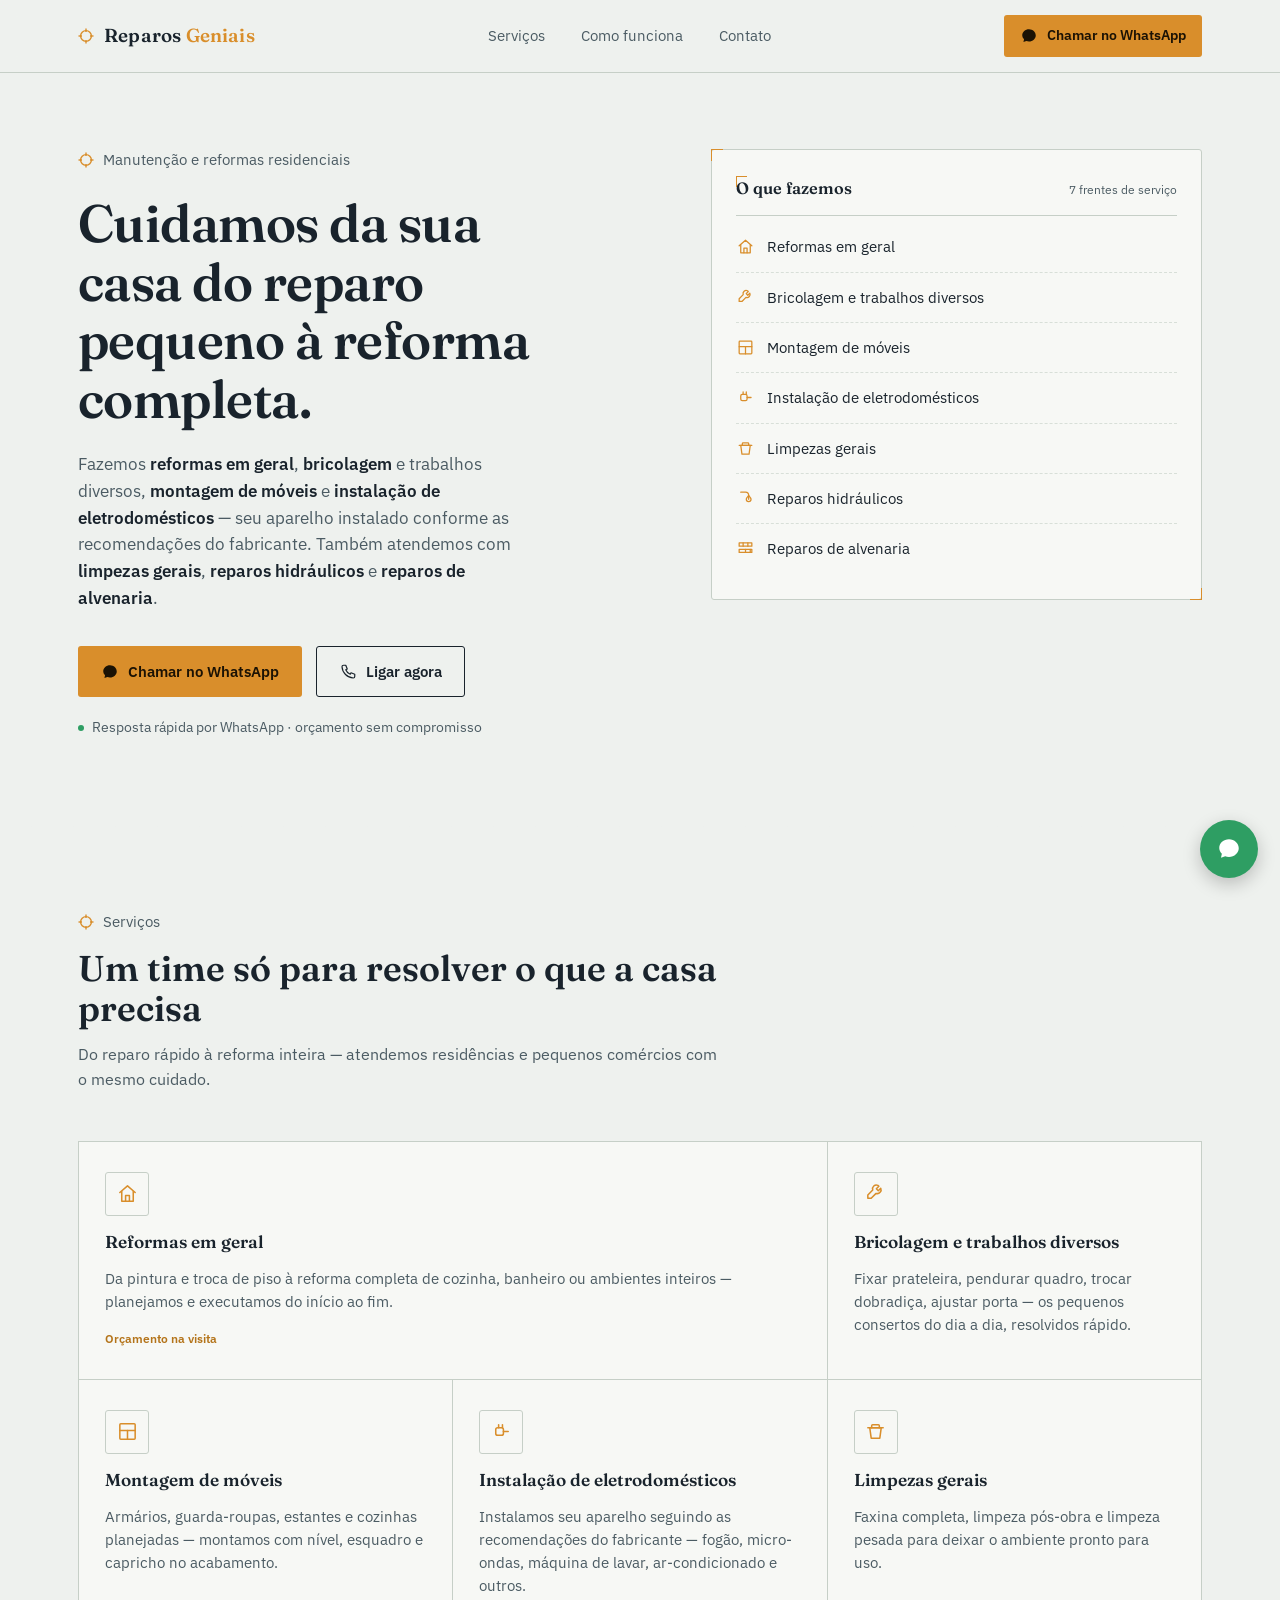
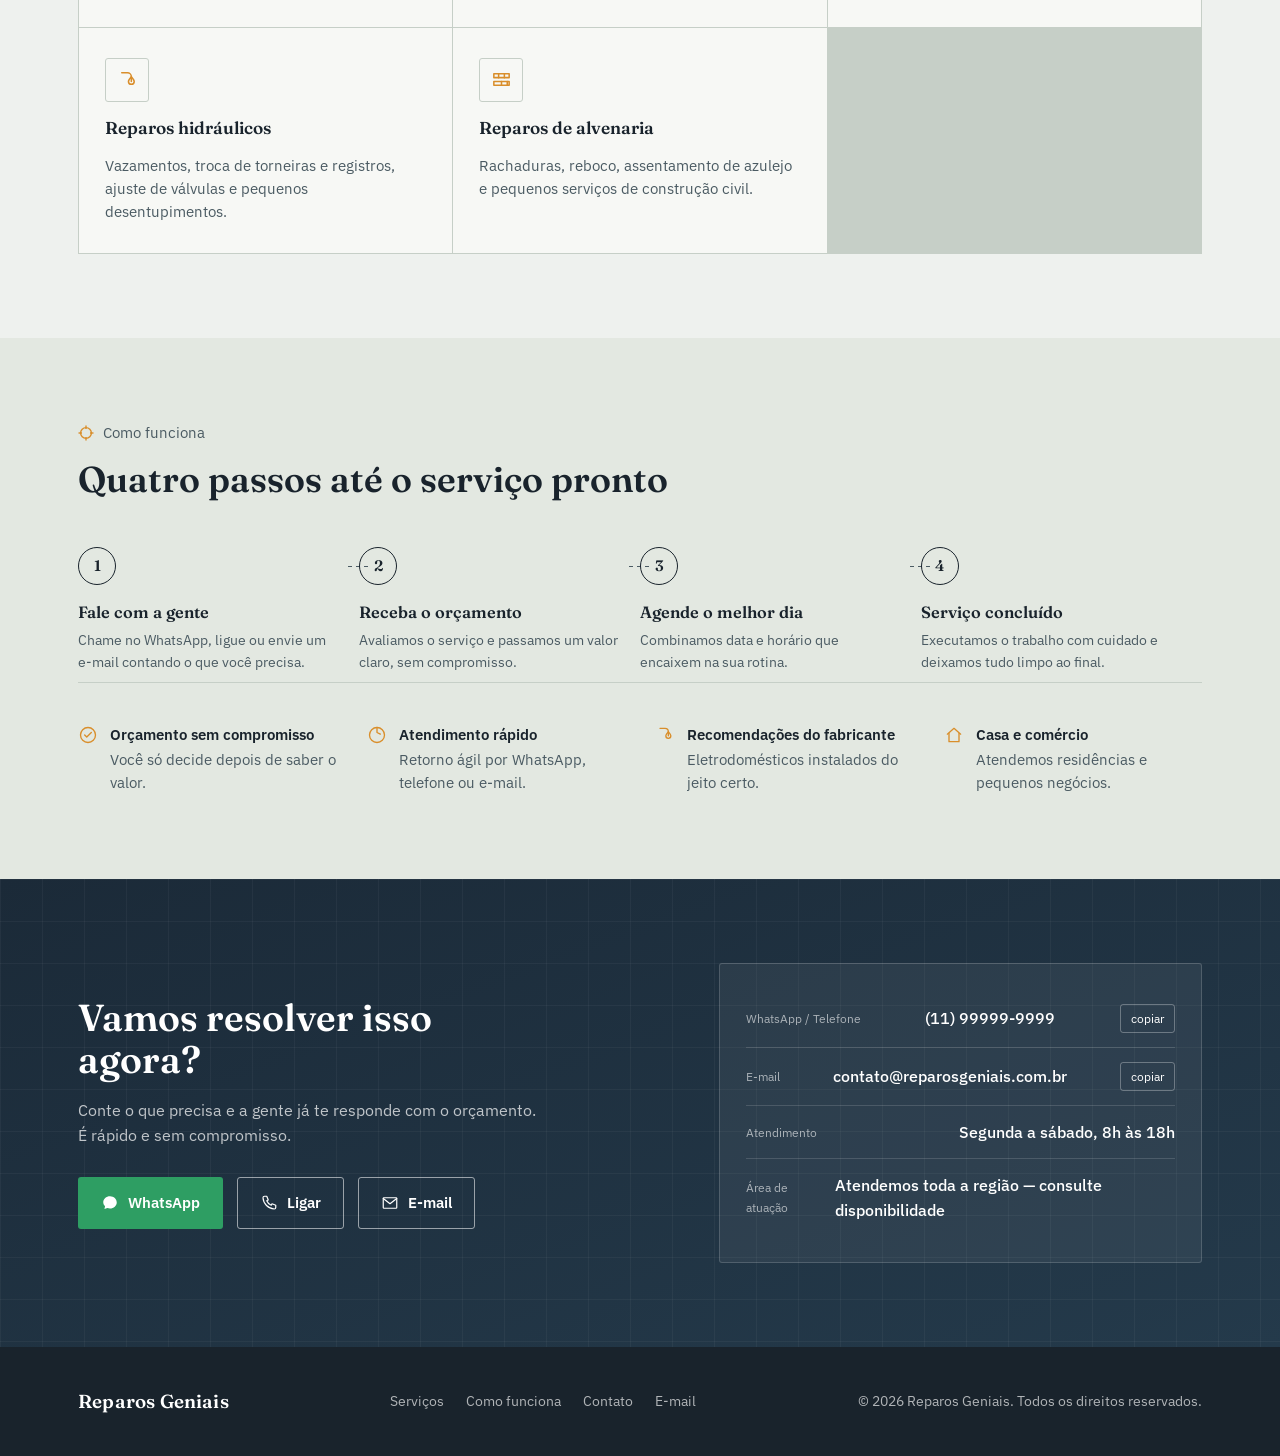
==== index.html @ da4ffcb9 "Add files via upload" ====
<!DOCTYPE html>
<html lang="pt-BR">
<head>
<meta charset="UTF-8">
<meta name="viewport" content="width=device-width, initial-scale=1">
<title>Reparos Geniais — Reformas, reparos e montagens para sua casa</title>
<meta name="description" content="Reformas em geral, bricolagem, montagem de móveis, instalação de eletrodomésticos, limpezas gerais, reparos hidráulicos e de alvenaria. Peça seu orçamento por WhatsApp, telefone ou e-mail.">
<meta name="theme-color" content="#1B2A38">

<!-- Open Graph -->
<meta property="og:title" content="Reparos Geniais — Reformas, reparos e montagens">
<meta property="og:description" content="Cuidamos da sua casa: reformas, bricolagem, montagem de móveis, instalação de eletrodomésticos, limpezas, hidráulica e alvenaria.">
<meta property="og:type" content="website">

<!-- Favicon simples via SVG inline -->
<link rel="icon" href="data:image/svg+xml,%3Csvg xmlns='http://www.w3.org/2000/svg' viewBox='0 0 24 24'%3E%3Crect width='24' height='24' rx='5' fill='%231B2A38'/%3E%3Cpath d='M14.5 4.5a4 4 0 0 0-5.4 4.9L4 14.5V18h3.5l5.1-5.1a4 4 0 0 0 4.9-5.4l-2.6 2.6-2-2 2.6-2.6z' fill='%23D98E2B'/%3E%3C/svg%3E">

<link rel="preconnect" href="https://fonts.googleapis.com">
<link rel="preconnect" href="https://fonts.gstatic.com" crossorigin>
<link href="https://fonts.googleapis.com/css2?family=Fraunces:opsz,wght@9..144,400;9..144,500;9..144,600;9..144,700&family=IBM+Plex+Sans:wght@400;500;600;700&display=swap" rel="stylesheet">

<style>
  /* ============================================================
     CONFIGURAÇÃO VISUAL — tokens de design
     ============================================================ */
  :root{
    --paper:      #EEF1EE;   /* fundo principal, papel técnico frio */
    --paper-alt:  #E3E8E1;   /* fundo de seções alternadas */
    --card:       #F7F8F5;   /* cartões sobre o papel */
    --ink:        #19232C;   /* texto principal, quase-preto azulado */
    --ink-soft:   #4B5B63;   /* texto secundário */
    --line:       #C6CFC7;   /* linhas finas / bordas técnicas */
    --line-soft:  #D8DFD8;
    --accent:     #D98E2B;   /* ocre — cor de ferramenta */
    --accent-dk:  #B4741A;   /* ocre escuro, hover */
    --blue-deep:  #1B2A38;   /* azul oficina, seções escuras */
    --blue-deep-2:#243A4B;
    --whatsapp:   #2E9E63;   /* verde discreto, não o verde-limão de marca */
    --radius:     3px;
    --maxw:       1180px;
  }

  *{ box-sizing: border-box; }
  html{ scroll-behavior: smooth; }
  body{
    margin:0;
    background: var(--paper);
    color: var(--ink);
    font-family: 'IBM Plex Sans', system-ui, sans-serif;
    font-size: 16px;
    line-height: 1.55;
    -webkit-font-smoothing: antialiased;
  }
  h1,h2,h3{
    font-family: 'Fraunces', Georgia, serif;
    font-weight: 600;
    line-height: 1.12;
    margin: 0;
    color: var(--ink);
  }
  p{ margin: 0; }
  a{ color: inherit; text-decoration: none; }
  img,svg{ display:block; max-width:100%; }
  button{ font-family: inherit; cursor: pointer; }
  :focus-visible{ outline: 2px solid var(--accent); outline-offset: 3px; }

  .wrap{ max-width: var(--maxw); margin: 0 auto; padding: 0 28px; }
  @media (max-width: 640px){ .wrap{ padding: 0 20px; } }

  /* ---------- Marca / crosshair ---------- */
  .mark{ width:16px; height:16px; flex:0 0 auto; }
  .mark circle{ fill:none; stroke:var(--accent); stroke-width:1.4; }
  .mark line{ stroke:var(--accent); stroke-width:1.4; }

  /* ============================================================
     HEADER
     ============================================================ */
  header{
    position: sticky; top:0; z-index: 50;
    background: rgba(238,241,238,0.86);
    backdrop-filter: blur(8px);
    border-bottom: 1px solid var(--line);
  }
  .header-row{
    display:flex; align-items:center; justify-content:space-between;
    height: 72px;
  }
  .logo{ display:flex; align-items:center; gap:10px; }
  .logo-word{ font-family:'Fraunces',serif; font-weight:600; font-size:1.18rem; letter-spacing:.01em; }
  .logo-word span{ color: var(--accent); }

  nav.primary-nav{ display:flex; align-items:center; gap:32px; }
  nav.primary-nav a{
    font-size:0.94rem; color: var(--ink-soft);
    padding: 4px 2px; border-bottom: 1px solid transparent;
    transition: color .15s ease, border-color .15s ease;
  }
  nav.primary-nav a:hover{ color: var(--ink); border-color: var(--accent); }

  .header-cta{ display:flex; align-items:center; gap:14px; }
  .hamburger{
    display:none; width:38px; height:38px; border:1px solid var(--line);
    background:var(--card); border-radius: var(--radius);
    align-items:center; justify-content:center;
  }
  .hamburger .bars, .hamburger .bars::before, .hamburger .bars::after{
    content:""; display:block; width:16px; height:1.5px; background: var(--ink);
    position:relative;
  }
  .hamburger .bars::before{ position:absolute; top:-5px; }
  .hamburger .bars::after{ position:absolute; top:5px; }

  /* ---------- Botões ---------- */
  .btn{
    display:inline-flex; align-items:center; gap:9px;
    padding: 13px 22px; border-radius: var(--radius);
    font-size: 0.96rem; font-weight: 600; white-space:nowrap;
    border: 1px solid transparent; transition: transform .12s ease, background .15s ease, border-color .15s ease;
  }
  .btn:active{ transform: translateY(1px); }
  .btn svg{ width:18px; height:18px; flex:0 0 auto; }
  .btn-primary{ background: var(--accent); color: #1B1204; }
  .btn-primary:hover{ background: var(--accent-dk); }
  .btn-outline{ background: transparent; border-color: var(--ink); color: var(--ink); }
  .btn-outline:hover{ background: var(--ink); color: var(--paper); }
  .btn-outline-light{ background: transparent; border-color: rgba(255,255,255,0.55); color:#fff; }
  .btn-outline-light:hover{ background: rgba(255,255,255,0.12); }
  .btn-sm{ padding: 9px 15px; font-size: 0.85rem; }
  .btn-whatsapp{ background: var(--whatsapp); color:#fff; }
  .btn-whatsapp:hover{ background:#25824F; }

  /* ============================================================
     HERO
     ============================================================ */
  .hero{
    position: relative; overflow:hidden;
    padding: 76px 0 88px;
    background-image:
      linear-gradient(var(--paper) 0%, var(--paper) 100%),
      linear-gradient(90deg, rgba(27,42,56,0.05) 1px, transparent 1px),
      linear-gradient(rgba(27,42,56,0.05) 1px, transparent 1px);
    background-size: auto, 42px 42px, 42px 42px;
    background-position: center;
  }
  .hero-grid{
    display:grid; grid-template-columns: 1.08fr 0.92fr; gap: 56px; align-items:start;
  }
  .eyebrow{
    display:inline-flex; align-items:center; gap:9px;
    font-size: 0.92rem; color: var(--ink-soft); margin-bottom: 22px;
  }
  .hero h1{
    font-size: clamp(2.3rem, 4.1vw, 3.4rem);
    letter-spacing: -0.01em;
    max-width: 13ch;
  }
  .hero-sub{
    margin-top: 22px; max-width: 46ch;
    font-size: 1.08rem; color: var(--ink-soft);
  }
  .hero-sub strong{ color: var(--ink); font-weight:600; }
  .hero-ctas{ display:flex; flex-wrap:wrap; gap:14px; margin-top: 34px; }
  .hero-note{
    margin-top: 20px; font-size: 0.86rem; color: var(--ink-soft);
    display:flex; align-items:center; gap:8px;
  }
  .hero-note .dot{ width:6px; height:6px; border-radius:50%; background: var(--whatsapp); flex:0 0 auto; }

  /* ---------- painel "ordem de serviço" ---------- */
  .spec-panel{
    background: var(--card); border: 1px solid var(--line);
    border-radius: var(--radius); padding: 26px 24px;
    position: relative;
  }
  .spec-panel::before, .spec-panel::after,
  .spec-panel .corner-tl, .spec-panel .corner-br{
    content:""; position:absolute; width:11px; height:11px;
    border-top:1.4px solid var(--accent); border-left:1.4px solid var(--accent);
  }
  .spec-panel::before{ top:-1px; left:-1px; }
  .spec-panel::after{ bottom:-1px; right:-1px; transform: rotate(180deg); }
  .spec-head{
    display:flex; justify-content:space-between; align-items:baseline;
    border-bottom: 1px solid var(--line); padding-bottom: 14px; margin-bottom: 6px;
  }
  .spec-head .t1{ font-family:'Fraunces',serif; font-weight:600; font-size:1.02rem; }
  .spec-head .t2{ font-size:0.78rem; color: var(--ink-soft); }
  .spec-list{ list-style:none; margin:0; padding:0; }
  .spec-list li{
    display:flex; align-items:center; gap:12px;
    padding: 13px 0; border-bottom: 1px dashed var(--line-soft);
    font-size: 0.94rem;
  }
  .spec-list li:last-child{ border-bottom:none; }
  .spec-list svg{ width:19px; height:19px; color: var(--accent); flex:0 0 auto; }

  /* ============================================================
     SEÇÃO GENÉRICA
     ============================================================ */
  section{ padding: 84px 0; }
  .section-head{ max-width: 640px; margin-bottom: 48px; }
  .section-head .eyebrow{ margin-bottom: 14px; }
  .section-head h2{ font-size: clamp(1.7rem, 2.8vw, 2.3rem); }
  .section-head p{ margin-top: 14px; color: var(--ink-soft); font-size: 1.03rem; }

  /* ---------- Serviços ---------- */
  .services-grid{
    display:grid; grid-template-columns: repeat(3, 1fr); gap: 1px;
    background: var(--line); border: 1px solid var(--line);
  }
  .service-card{
    background: var(--card); padding: 30px 26px;
    display:flex; flex-direction:column; gap:16px;
  }
  .service-card.wide{ grid-column: span 2; }
  .service-icon{
    width:44px; height:44px; border:1px solid var(--line);
    display:flex; align-items:center; justify-content:center; border-radius: var(--radius);
  }
  .service-icon svg{ width:23px; height:23px; color: var(--accent); }
  .service-card h3{ font-size: 1.08rem; font-weight:600; }
  .service-card p{ color: var(--ink-soft); font-size: 0.93rem; }
  .service-tag{
    margin-top:auto; font-size:0.78rem; color: var(--accent-dk); font-weight:600;
  }

  @media (max-width: 900px){
    .services-grid{ grid-template-columns: repeat(2,1fr); }
    .service-card.wide{ grid-column: span 2; }
  }
  @media (max-width: 620px){
    .services-grid{ grid-template-columns: 1fr; }
    .service-card.wide{ grid-column: span 1; }
  }

  /* ---------- Como funciona ---------- */
  .steps-wrap{ background: var(--paper-alt); }
  .steps{
    display:grid; grid-template-columns: repeat(4,1fr); gap: 0; position:relative;
  }
  .step{ padding: 0 22px 0 0; position:relative; }
  .step:not(:last-child)::after{
    content:""; position:absolute; top:19px; right:-11px; width:22px; height:1px;
    background: repeating-linear-gradient(90deg, var(--ink-soft) 0 4px, transparent 4px 8px);
  }
  .step-num{
    width:38px; height:38px; border-radius:50%; border:1.4px solid var(--ink);
    display:flex; align-items:center; justify-content:center;
    font-family:'Fraunces',serif; font-weight:600; font-size:0.95rem;
    margin-bottom: 18px;
  }
  .step h3{ font-size: 1.02rem; font-weight:600; margin-bottom:8px; }
  .step p{ font-size: 0.9rem; color: var(--ink-soft); }

  @media (max-width: 800px){
    .steps{ grid-template-columns: 1fr 1fr; gap: 34px 22px; }
    .step:not(:last-child)::after{ display:none; }
  }
  @media (max-width: 460px){
    .steps{ grid-template-columns: 1fr; }
  }

  /* ---------- Confiança ---------- */
  .trust-row{
    display:grid; grid-template-columns: repeat(4, 1fr); gap: 30px;
    border-top: 1px solid var(--line); padding-top: 40px; margin-top: 8px;
  }
  .trust-item{ display:flex; align-items:flex-start; gap:12px; }
  .trust-item svg{ width:20px; height:20px; color:var(--accent); flex:0 0 auto; margin-top:2px; }
  .trust-item p{ font-size: 0.92rem; color: var(--ink-soft); }
  .trust-item strong{ display:block; color:var(--ink); font-weight:600; font-size:0.96rem; margin-bottom:3px; }
  @media (max-width: 800px){ .trust-row{ grid-template-columns: 1fr 1fr; } }
  @media (max-width: 480px){ .trust-row{ grid-template-columns: 1fr; } }

  /* ---------- Contato ---------- */
  .contact{
    background: var(--blue-deep);
    background-image: linear-gradient(160deg, var(--blue-deep) 0%, var(--blue-deep-2) 100%);
    color: #fff; position:relative; overflow:hidden;
  }
  .contact::before{
    content:""; position:absolute; inset:0;
    background-image: linear-gradient(90deg, rgba(255,255,255,0.04) 1px, transparent 1px),
                       linear-gradient(rgba(255,255,255,0.04) 1px, transparent 1px);
    background-size: 42px 42px;
  }
  .contact-inner{ position:relative; display:grid; grid-template-columns: 1.1fr 0.9fr; gap: 50px; align-items:center; }
  .contact h2{ color:#fff; font-size: clamp(1.7rem, 3vw, 2.35rem); max-width: 15ch; }
  .contact-sub{ margin-top:16px; color: rgba(255,255,255,0.72); max-width: 46ch; font-size:1.02rem; }
  .contact-ctas{ display:flex; flex-wrap:wrap; gap:14px; margin-top:30px; }

  .contact-card{
    background: rgba(255,255,255,0.06); border:1px solid rgba(255,255,255,0.16);
    border-radius: var(--radius); padding: 26px;
  }
  .contact-line{
    display:flex; align-items:center; justify-content:space-between; gap:12px;
    padding: 14px 0; border-bottom: 1px solid rgba(255,255,255,0.14);
  }
  .contact-line:last-child{ border-bottom:none; }
  .contact-line .label{ font-size:0.78rem; color: rgba(255,255,255,0.6); }
  .contact-line .value{ font-size:0.98rem; font-weight:500; }
  .copy-btn{
    background:transparent; border:1px solid rgba(255,255,255,0.3); color:#fff;
    font-size:0.75rem; padding:6px 10px; border-radius: var(--radius);
  }
  .copy-btn:hover{ background: rgba(255,255,255,0.12); }

  @media (max-width: 860px){ .contact-inner{ grid-template-columns: 1fr; } }

  /* ============================================================
     FOOTER
     ============================================================ */
  footer{ background: var(--ink); color: rgba(255,255,255,0.66); padding: 40px 0; }
  .footer-row{
    display:flex; justify-content:space-between; align-items:center; gap:20px; flex-wrap:wrap;
    font-size: 0.86rem;
  }
  .footer-row .logo-word{ color:#fff; }
  .footer-links{ display:flex; gap:22px; flex-wrap:wrap; }
  .footer-links a:hover{ color:#fff; }

  /* ============================================================
     BOTÃO FLUTUANTE WHATSAPP
     ============================================================ */
  .float-wa{
    position: fixed; right: 22px; bottom: 22px; z-index: 60;
    width: 58px; height:58px; border-radius:50%;
    background: var(--whatsapp); color:#fff;
    display:flex; align-items:center; justify-content:center;
    box-shadow: 0 6px 18px rgba(0,0,0,0.22);
  }
  .float-wa svg{ width:26px; height:26px; }
  .float-wa .ring{
    position:absolute; inset:-6px; border-radius:50%;
    border: 1.5px solid var(--whatsapp); opacity:0;
    animation: ring-pulse 2.8s ease-out infinite;
  }
  @keyframes ring-pulse{
    0%{ transform: scale(0.9); opacity:0.55; }
    70%{ transform: scale(1.35); opacity:0; }
    100%{ opacity:0; }
  }
  @media (prefers-reduced-motion: reduce){
    .float-wa .ring{ animation:none; display:none; }
    html{ scroll-behavior:auto; }
  }

  /* ============================================================
     RESPONSIVO GERAL
     ============================================================ */
  @media (max-width: 900px){
    nav.primary-nav{ display:none; }
    .hero-grid{ grid-template-columns: 1fr; }
  }
  @media (max-width: 640px){
    .header-cta .btn span.long{ display:none; }
    section{ padding: 60px 0; }
    .hero{ padding: 52px 0 60px; }
  }

  /* menu mobile */
  .mobile-nav{
    display:none; flex-direction:column; gap:2px;
    border-top:1px solid var(--line); background: var(--paper);
  }
  .mobile-nav.open{ display:flex; }
  .mobile-nav a{
    padding: 15px 28px; border-bottom: 1px solid var(--line-soft); font-size:0.98rem; color: var(--ink);
  }
</style>
</head>
<body>

<!-- ============================================================
     CABEÇALHO
     ============================================================ -->
<header>
  <div class="wrap header-row">
    <a href="#topo" class="logo">
      <svg class="mark" viewBox="0 0 16 16"><circle cx="8" cy="8" r="5.4"/><line x1="8" y1="0.5" x2="8" y2="4"/><line x1="8" y1="12" x2="8" y2="15.5"/><line x1="0.5" y1="8" x2="4" y2="8"/><line x1="12" y1="8" x2="15.5" y2="8"/></svg>
      <span class="logo-word">Reparos <span>Geniais</span></span>
    </a>

    <nav class="primary-nav" aria-label="Navegação principal">
      <a href="#servicos">Serviços</a>
      <a href="#como-funciona">Como funciona</a>
      <a href="#contato">Contato</a>
    </nav>

    <div class="header-cta">
      <a class="btn btn-primary btn-sm js-wa" href="#" target="_blank" rel="noopener">
        <svg viewBox="0 0 24 24" fill="currentColor"><path d="M12 3C7 3 3 6.6 3 11c0 2 .9 3.9 2.4 5.3L4.6 20l3.9-1.3c1 .4 2.2.6 3.5.6 5 0 9-3.6 9-8S17 3 12 3z"/></svg>
        <span class="long">Chamar no WhatsApp</span>
      </a>
      <button class="hamburger" id="menuToggle" aria-label="Abrir menu" aria-expanded="false">
        <span class="bars"></span>
      </button>
    </div>
  </div>
  <div class="mobile-nav" id="mobileNav">
    <a href="#servicos">Serviços</a>
    <a href="#como-funciona">Como funciona</a>
    <a href="#contato">Contato</a>
  </div>
</header>

<!-- ============================================================
     HERO
     ============================================================ -->
<main id="topo">
<section class="hero">
  <div class="wrap hero-grid">
    <div>
      <div class="eyebrow">
        <svg class="mark" viewBox="0 0 16 16"><circle cx="8" cy="8" r="5.4"/><line x1="8" y1="0.5" x2="8" y2="4"/><line x1="8" y1="12" x2="8" y2="15.5"/><line x1="0.5" y1="8" x2="4" y2="8"/><line x1="12" y1="8" x2="15.5" y2="8"/></svg>
        Manutenção e reformas residenciais
      </div>
      <h1>Cuidamos da sua casa do reparo pequeno à reforma completa.</h1>
      <p class="hero-sub">
        Fazemos <strong>reformas em geral</strong>, <strong>bricolagem</strong> e trabalhos diversos,
        <strong>montagem de móveis</strong> e <strong>instalação de eletrodomésticos</strong> —
        seu aparelho instalado conforme as recomendações do fabricante. Também atendemos com
        <strong>limpezas gerais</strong>, <strong>reparos hidráulicos</strong> e <strong>reparos de alvenaria</strong>.
      </p>
      <div class="hero-ctas">
        <a class="btn btn-primary js-wa" href="#" target="_blank" rel="noopener">
          <svg viewBox="0 0 24 24" fill="currentColor"><path d="M12 3C7 3 3 6.6 3 11c0 2 .9 3.9 2.4 5.3L4.6 20l3.9-1.3c1 .4 2.2.6 3.5.6 5 0 9-3.6 9-8S17 3 12 3z"/></svg>
          Chamar no WhatsApp
        </a>
        <a class="btn btn-outline js-tel" href="#">
          <svg viewBox="0 0 24 24" fill="none" stroke="currentColor" stroke-width="1.6" stroke-linecap="round" stroke-linejoin="round"><path d="M6 3h3l2 5-2 1a11 11 0 0 0 6 6l1-2 5 2v3a2 2 0 0 1-2 2A16 16 0 0 1 4 5a2 2 0 0 1 2-2z"/></svg>
          Ligar agora
        </a>
      </div>
      <div class="hero-note"><span class="dot"></span> Resposta rápida por WhatsApp · orçamento sem compromisso</div>
    </div>

    <div class="spec-panel">
      <span class="corner-tl"></span>
      <div class="spec-head">
        <span class="t1">O que fazemos</span>
        <span class="t2">7 frentes de serviço</span>
      </div>
      <ul class="spec-list">
        <li><svg viewBox="0 0 24 24" fill="none" stroke="currentColor" stroke-width="1.6" stroke-linecap="round" stroke-linejoin="round"><path d="M4 11 12 4 20 11"/><path d="M6 10v10h12V10"/><path d="M10 20v-6h4v6"/></svg> Reformas em geral</li>
        <li><svg viewBox="0 0 24 24" fill="none" stroke="currentColor" stroke-width="1.6" stroke-linecap="round" stroke-linejoin="round"><path d="M14.5 3.5a4 4 0 0 0-5.4 4.9L4 13.5V17h3.5l5.1-5.1a4 4 0 0 0 4.9-5.4l-2.6 2.6-2-2 2.6-2.6z"/></svg> Bricolagem e trabalhos diversos</li>
        <li><svg viewBox="0 0 24 24" fill="none" stroke="currentColor" stroke-width="1.6" stroke-linecap="round" stroke-linejoin="round"><rect x="4" y="4" width="16" height="16" rx="1"/><line x1="4" y1="11" x2="20" y2="11"/><line x1="12" y1="11" x2="12" y2="20"/></svg> Montagem de móveis</li>
        <li><svg viewBox="0 0 24 24" fill="none" stroke="currentColor" stroke-width="1.6" stroke-linecap="round" stroke-linejoin="round"><rect x="6" y="8" width="8" height="8" rx="2"/><line x1="9" y1="8" x2="9" y2="5"/><line x1="13" y1="8" x2="13" y2="5"/><line x1="14" y1="12" x2="19" y2="12"/></svg> Instalação de eletrodomésticos</li>
        <li><svg viewBox="0 0 24 24" fill="none" stroke="currentColor" stroke-width="1.6" stroke-linecap="round" stroke-linejoin="round"><path d="M6 8h12l-1.5 11h-9L6 8z"/><path d="M8 8V6a1 1 0 0 1 1-1h6a1 1 0 0 1 1 1v2"/><path d="M4 8h16"/></svg> Limpezas gerais</li>
        <li><svg viewBox="0 0 24 24" fill="none" stroke="currentColor" stroke-width="1.6" stroke-linecap="round" stroke-linejoin="round"><path d="M6 4h6a4 4 0 0 1 4 4v2"/><line x1="16" y1="10" x2="16" y2="13"/><path d="M13 13a3 3 0 1 0 6 0c0-1.5-3-5-3-5s-3 3.5-3 5z"/></svg> Reparos hidráulicos</li>
        <li><svg viewBox="0 0 24 24" fill="none" stroke="currentColor" stroke-width="1.6" stroke-linecap="round" stroke-linejoin="round"><rect x="4" y="5" width="16" height="4"/><rect x="4" y="13" width="16" height="4"/><line x1="9" y1="5" x2="9" y2="9"/><line x1="15" y1="5" x2="15" y2="9"/><line x1="12" y1="13" x2="12" y2="17"/><line x1="18" y1="13" x2="18" y2="17"/></svg> Reparos de alvenaria</li>
      </ul>
    </div>
  </div>
</section>

<!-- ============================================================
     SERVIÇOS
     ============================================================ -->
<section id="servicos">
  <div class="wrap">
    <div class="section-head">
      <div class="eyebrow">
        <svg class="mark" viewBox="0 0 16 16"><circle cx="8" cy="8" r="5.4"/><line x1="8" y1="0.5" x2="8" y2="4"/><line x1="8" y1="12" x2="8" y2="15.5"/><line x1="0.5" y1="8" x2="4" y2="8"/><line x1="12" y1="8" x2="15.5" y2="8"/></svg>
        Serviços
      </div>
      <h2>Um time só para resolver o que a casa precisa</h2>
      <p>Do reparo rápido à reforma inteira — atendemos residências e pequenos comércios com o mesmo cuidado.</p>
    </div>

    <div class="services-grid">
      <div class="service-card wide">
        <div class="service-icon"><svg viewBox="0 0 24 24" fill="none" stroke="currentColor" stroke-width="1.6" stroke-linecap="round" stroke-linejoin="round"><path d="M4 11 12 4 20 11"/><path d="M6 10v10h12V10"/><path d="M10 20v-6h4v6"/></svg></div>
        <h3>Reformas em geral</h3>
        <p>Da pintura e troca de piso à reforma completa de cozinha, banheiro ou ambientes inteiros — planejamos e executamos do início ao fim.</p>
        <span class="service-tag">Orçamento na visita</span>
      </div>

      <div class="service-card">
        <div class="service-icon"><svg viewBox="0 0 24 24" fill="none" stroke="currentColor" stroke-width="1.6" stroke-linecap="round" stroke-linejoin="round"><path d="M14.5 3.5a4 4 0 0 0-5.4 4.9L4 13.5V17h3.5l5.1-5.1a4 4 0 0 0 4.9-5.4l-2.6 2.6-2-2 2.6-2.6z"/></svg></div>
        <h3>Bricolagem e trabalhos diversos</h3>
        <p>Fixar prateleira, pendurar quadro, trocar dobradiça, ajustar porta — os pequenos consertos do dia a dia, resolvidos rápido.</p>
      </div>

      <div class="service-card">
        <div class="service-icon"><svg viewBox="0 0 24 24" fill="none" stroke="currentColor" stroke-width="1.6" stroke-linecap="round" stroke-linejoin="round"><rect x="4" y="4" width="16" height="16" rx="1"/><line x1="4" y1="11" x2="20" y2="11"/><line x1="12" y1="11" x2="12" y2="20"/></svg></div>
        <h3>Montagem de móveis</h3>
        <p>Armários, guarda-roupas, estantes e cozinhas planejadas — montamos com nível, esquadro e capricho no acabamento.</p>
      </div>

      <div class="service-card">
        <div class="service-icon"><svg viewBox="0 0 24 24" fill="none" stroke="currentColor" stroke-width="1.6" stroke-linecap="round" stroke-linejoin="round"><rect x="6" y="8" width="8" height="8" rx="2"/><line x1="9" y1="8" x2="9" y2="5"/><line x1="13" y1="8" x2="13" y2="5"/><line x1="14" y1="12" x2="19" y2="12"/></svg></div>
        <h3>Instalação de eletrodomésticos</h3>
        <p>Instalamos seu aparelho seguindo as recomendações do fabricante — fogão, micro-ondas, máquina de lavar, ar-condicionado e outros.</p>
      </div>

      <div class="service-card">
        <div class="service-icon"><svg viewBox="0 0 24 24" fill="none" stroke="currentColor" stroke-width="1.6" stroke-linecap="round" stroke-linejoin="round"><path d="M6 8h12l-1.5 11h-9L6 8z"/><path d="M8 8V6a1 1 0 0 1 1-1h6a1 1 0 0 1 1 1v2"/><path d="M4 8h16"/></svg></div>
        <h3>Limpezas gerais</h3>
        <p>Faxina completa, limpeza pós-obra e limpeza pesada para deixar o ambiente pronto para uso.</p>
      </div>

      <div class="service-card">
        <div class="service-icon"><svg viewBox="0 0 24 24" fill="none" stroke="currentColor" stroke-width="1.6" stroke-linecap="round" stroke-linejoin="round"><path d="M6 4h6a4 4 0 0 1 4 4v2"/><line x1="16" y1="10" x2="16" y2="13"/><path d="M13 13a3 3 0 1 0 6 0c0-1.5-3-5-3-5s-3 3.5-3 5z"/></svg></div>
        <h3>Reparos hidráulicos</h3>
        <p>Vazamentos, troca de torneiras e registros, ajuste de válvulas e pequenos desentupimentos.</p>
      </div>

      <div class="service-card">
        <div class="service-icon"><svg viewBox="0 0 24 24" fill="none" stroke="currentColor" stroke-width="1.6" stroke-linecap="round" stroke-linejoin="round"><rect x="4" y="5" width="16" height="4"/><rect x="4" y="13" width="16" height="4"/><line x1="9" y1="5" x2="9" y2="9"/><line x1="15" y1="5" x2="15" y2="9"/><line x1="12" y1="13" x2="12" y2="17"/><line x1="18" y1="13" x2="18" y2="17"/></svg></div>
        <h3>Reparos de alvenaria</h3>
        <p>Rachaduras, reboco, assentamento de azulejo e pequenos serviços de construção civil.</p>
      </div>
    </div>
  </div>
</section>

<!-- ============================================================
     COMO FUNCIONA
     ============================================================ -->
<section id="como-funciona" class="steps-wrap">
  <div class="wrap">
    <div class="section-head">
      <div class="eyebrow">
        <svg class="mark" viewBox="0 0 16 16"><circle cx="8" cy="8" r="5.4"/><line x1="8" y1="0.5" x2="8" y2="4"/><line x1="8" y1="12" x2="8" y2="15.5"/><line x1="0.5" y1="8" x2="4" y2="8"/><line x1="12" y1="8" x2="15.5" y2="8"/></svg>
        Como funciona
      </div>
      <h2>Quatro passos até o serviço pronto</h2>
    </div>

    <div class="steps">
      <div class="step">
        <div class="step-num">1</div>
        <h3>Fale com a gente</h3>
        <p>Chame no WhatsApp, ligue ou envie um e-mail contando o que você precisa.</p>
      </div>
      <div class="step">
        <div class="step-num">2</div>
        <h3>Receba o orçamento</h3>
        <p>Avaliamos o serviço e passamos um valor claro, sem compromisso.</p>
      </div>
      <div class="step">
        <div class="step-num">3</div>
        <h3>Agende o melhor dia</h3>
        <p>Combinamos data e horário que encaixem na sua rotina.</p>
      </div>
      <div class="step">
        <div class="step-num">4</div>
        <h3>Serviço concluído</h3>
        <p>Executamos o trabalho com cuidado e deixamos tudo limpo ao final.</p>
      </div>
    </div>

    <div class="trust-row">
      <div class="trust-item">
        <svg viewBox="0 0 24 24" fill="none" stroke="currentColor" stroke-width="1.6" stroke-linecap="round" stroke-linejoin="round"><circle cx="12" cy="12" r="9"/><path d="M8 12l2.5 2.5L16 9"/></svg>
        <p><strong>Orçamento sem compromisso</strong>Você só decide depois de saber o valor.</p>
      </div>
      <div class="trust-item">
        <svg viewBox="0 0 24 24" fill="none" stroke="currentColor" stroke-width="1.6" stroke-linecap="round" stroke-linejoin="round"><path d="M12 3v6l4 2"/><circle cx="12" cy="12" r="9"/></svg>
        <p><strong>Atendimento rápido</strong>Retorno ágil por WhatsApp, telefone ou e-mail.</p>
      </div>
      <div class="trust-item">
        <svg viewBox="0 0 24 24" fill="none" stroke="currentColor" stroke-width="1.6" stroke-linecap="round" stroke-linejoin="round"><path d="M6 4h6a4 4 0 0 1 4 4v2"/><line x1="16" y1="10" x2="16" y2="13"/><path d="M13 13a3 3 0 1 0 6 0c0-1.5-3-5-3-5s-3 3.5-3 5z"/></svg>
        <p><strong>Recomendações do fabricante</strong>Eletrodomésticos instalados do jeito certo.</p>
      </div>
      <div class="trust-item">
        <svg viewBox="0 0 24 24" fill="none" stroke="currentColor" stroke-width="1.6" stroke-linecap="round" stroke-linejoin="round"><path d="M4 11 12 4 20 11"/><path d="M6 10v10h12V10"/></svg>
        <p><strong>Casa e comércio</strong>Atendemos residências e pequenos negócios.</p>
      </div>
    </div>
  </div>
</section>

<!-- ============================================================
     CONTATO
     ============================================================ -->
<section id="contato" class="contact">
  <div class="wrap contact-inner">
    <div>
      <h2>Vamos resolver isso agora?</h2>
      <p class="contact-sub">Conte o que precisa e a gente já te responde com o orçamento. É rápido e sem compromisso.</p>
      <div class="contact-ctas">
        <a class="btn btn-whatsapp js-wa" href="#" target="_blank" rel="noopener">
          <svg viewBox="0 0 24 24" fill="currentColor"><path d="M12 3C7 3 3 6.6 3 11c0 2 .9 3.9 2.4 5.3L4.6 20l3.9-1.3c1 .4 2.2.6 3.5.6 5 0 9-3.6 9-8S17 3 12 3z"/></svg>
          WhatsApp
        </a>
        <a class="btn btn-outline-light js-tel" href="#">
          <svg viewBox="0 0 24 24" fill="none" stroke="currentColor" stroke-width="1.6" stroke-linecap="round" stroke-linejoin="round"><path d="M6 3h3l2 5-2 1a11 11 0 0 0 6 6l1-2 5 2v3a2 2 0 0 1-2 2A16 16 0 0 1 4 5a2 2 0 0 1 2-2z"/></svg>
          Ligar
        </a>
        <a class="btn btn-outline-light js-email" href="#">
          <svg viewBox="0 0 24 24" fill="none" stroke="currentColor" stroke-width="1.6" stroke-linecap="round" stroke-linejoin="round"><rect x="3" y="5" width="18" height="14" rx="1"/><path d="M3 6l9 7 9-7"/></svg>
          E-mail
        </a>
      </div>
    </div>

    <div class="contact-card">
      <div class="contact-line">
        <span class="label">WhatsApp / Telefone</span>
        <span class="value js-phone-display">—</span>
        <button class="copy-btn" data-copy-target="phone">copiar</button>
      </div>
      <div class="contact-line">
        <span class="label">E-mail</span>
        <span class="value js-email-display">—</span>
        <button class="copy-btn" data-copy-target="email">copiar</button>
      </div>
      <div class="contact-line">
        <span class="label">Atendimento</span>
        <span class="value js-hours-display">—</span>
      </div>
      <div class="contact-line">
        <span class="label">Área de atuação</span>
        <span class="value js-city-display">—</span>
      </div>
    </div>
  </div>
</section>
</main>

<!-- ============================================================
     RODAPÉ
     ============================================================ -->
<footer>
  <div class="wrap footer-row">
    <span class="logo-word">Reparos Geniais</span>
    <div class="footer-links">
      <a href="#servicos">Serviços</a>
      <a href="#como-funciona">Como funciona</a>
      <a href="#contato">Contato</a>
      <a href="#" class="js-email">E-mail</a>
    </div>
    <span>© <span id="year"></span> Reparos Geniais. Todos os direitos reservados.</span>
  </div>
</footer>

<!-- Botão flutuante do WhatsApp -->
<a class="float-wa js-wa" href="#" target="_blank" rel="noopener" aria-label="Chamar no WhatsApp">
  <span class="ring" aria-hidden="true"></span>
  <svg viewBox="0 0 24 24" fill="currentColor"><path d="M12 3C7 3 3 6.6 3 11c0 2 .9 3.9 2.4 5.3L4.6 20l3.9-1.3c1 .4 2.2.6 3.5.6 5 0 9-3.6 9-8S17 3 12 3z"/></svg>
</a>

<script>
  /* ============================================================
     CONFIGURAÇÃO DE CONTATO — EDITE SÓ AQUI
     Tudo abaixo se propaga automaticamente para todos os botões
     do site (cabeçalho, hero, contato, rodapé e botão flutuante).
     ============================================================ */
  const CONFIG = {
    // Número do WhatsApp em formato internacional, só dígitos (com DDI e DDD).
    whatsappNumber: "5511999999999",

    // Mensagem que já vem preenchida ao abrir o WhatsApp.
    whatsappMessage: "Olá! Vim pelo site e gostaria de um orçamento.",

    // Telefone para exibição e para o botão "Ligar" (pode ser igual ao WhatsApp).
    phoneDisplay: "(11) 99999-9999",
    phoneDial: "+5511999999999",

    // E-mail de contato.
    email: "contato@reparosgeniais.com.br",

    // Texto livre — ajuste como quiser.
    hours: "Segunda a sábado, 8h às 18h",
    city: "Atendemos toda a região — consulte disponibilidade"
  };
  /* ============================================================ */

  function buildWhatsappUrl(){
    const msg = encodeURIComponent(CONFIG.whatsappMessage);
    return `https://wa.me/${CONFIG.whatsappNumber}?text=${msg}`;
  }

  document.querySelectorAll(".js-wa").forEach(el => el.setAttribute("href", buildWhatsappUrl()));
  document.querySelectorAll(".js-tel").forEach(el => el.setAttribute("href", `tel:${CONFIG.phoneDial}`));
  document.querySelectorAll(".js-email").forEach(el => el.setAttribute("href", `mailto:${CONFIG.email}`));

  const phoneDisplayEls = document.querySelectorAll(".js-phone-display");
  const emailDisplayEls = document.querySelectorAll(".js-email-display");
  const hoursDisplayEls = document.querySelectorAll(".js-hours-display");
  const cityDisplayEls  = document.querySelectorAll(".js-city-display");
  phoneDisplayEls.forEach(el => el.textContent = CONFIG.phoneDisplay);
  emailDisplayEls.forEach(el => el.textContent = CONFIG.email);
  hoursDisplayEls.forEach(el => el.textContent = CONFIG.hours);
  cityDisplayEls.forEach(el => el.textContent = CONFIG.city);

  // copiar telefone / e-mail
  document.querySelectorAll(".copy-btn").forEach(btn => {
    btn.addEventListener("click", async () => {
      const target = btn.getAttribute("data-copy-target");
      const text = target === "phone" ? CONFIG.phoneDisplay : CONFIG.email;
      try{
        await navigator.clipboard.writeText(text);
        const original = btn.textContent;
        btn.textContent = "copiado!";
        setTimeout(() => btn.textContent = original, 1600);
      }catch(e){ /* clipboard indisponível, ignora silenciosamente */ }
    });
  });

  // menu mobile
  const menuToggle = document.getElementById("menuToggle");
  const mobileNav = document.getElementById("mobileNav");
  menuToggle.addEventListener("click", () => {
    const open = mobileNav.classList.toggle("open");
    menuToggle.setAttribute("aria-expanded", open ? "true" : "false");
  });
  mobileNav.querySelectorAll("a").forEach(a => a.addEventListener("click", () => {
    mobileNav.classList.remove("open");
    menuToggle.setAttribute("aria-expanded", "false");
  }));

  document.getElementById("year").textContent = new Date().getFullYear();
</script>
</body>
</html>
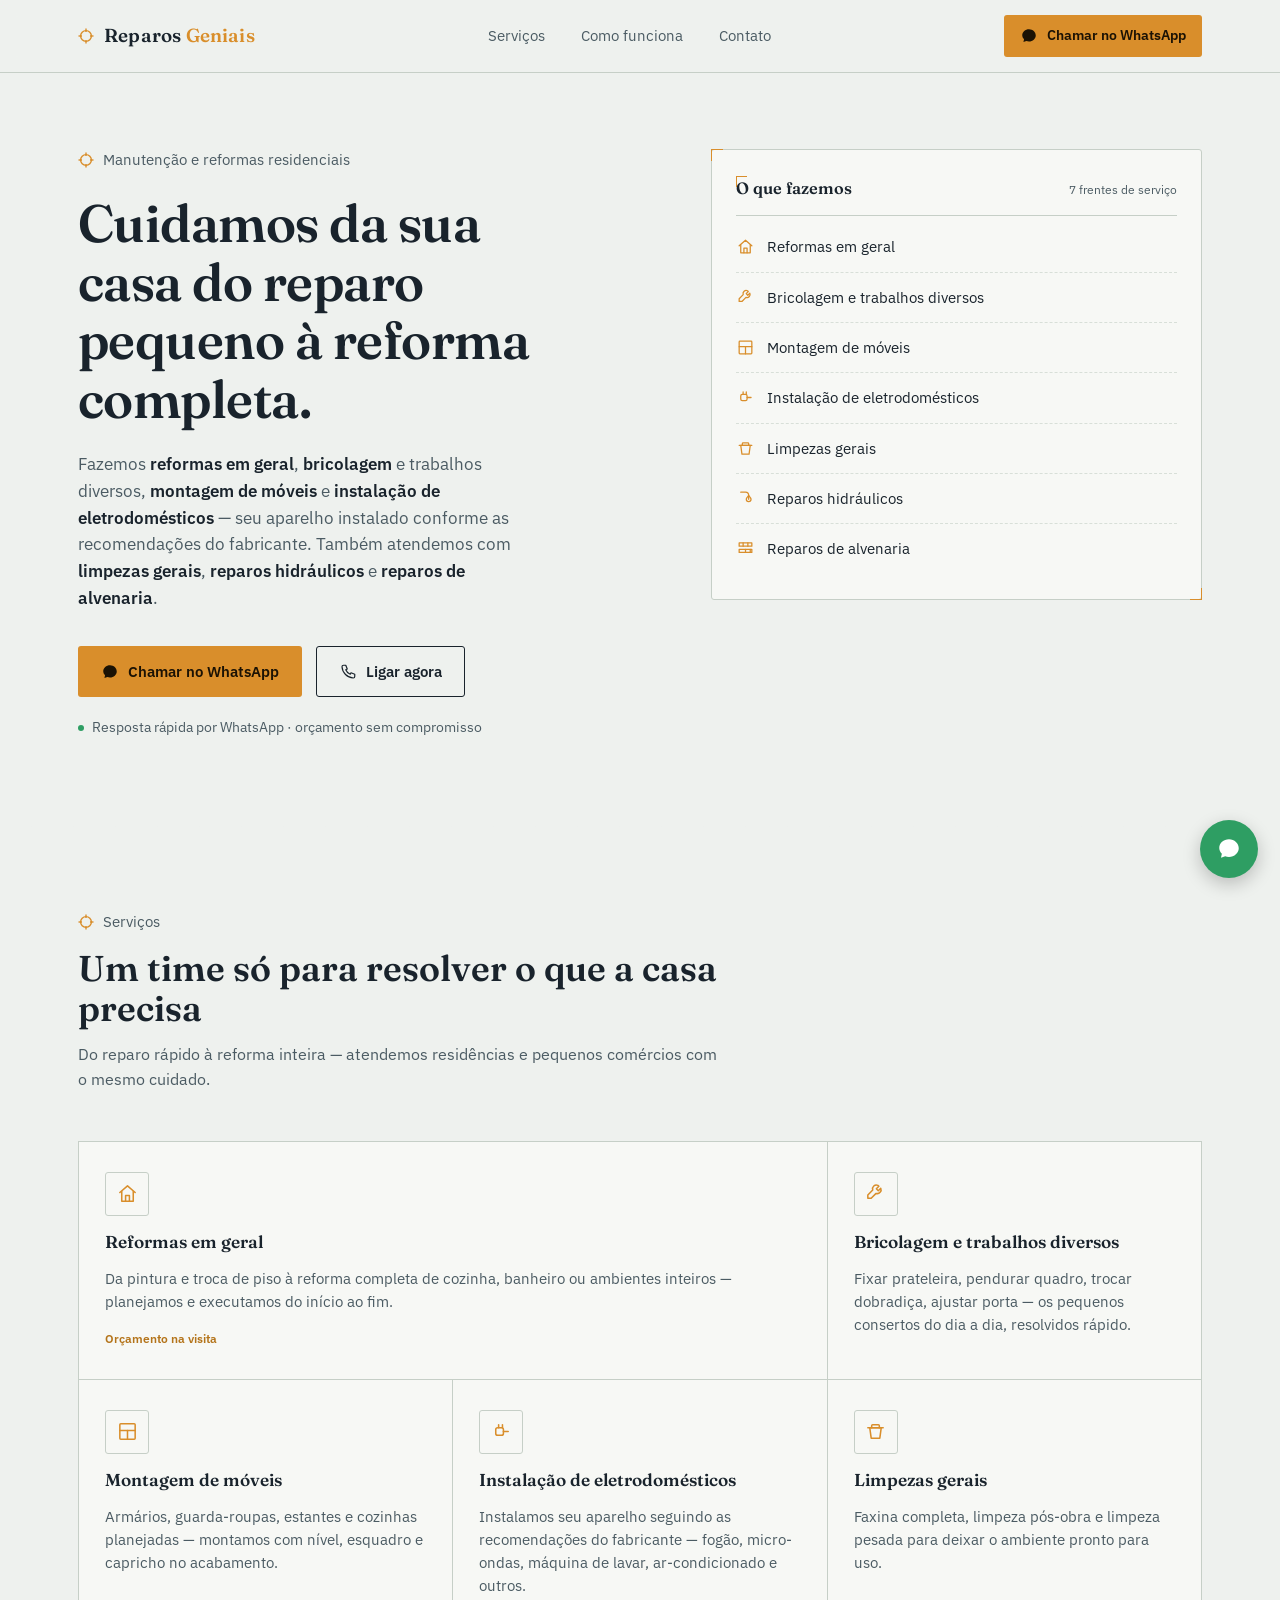
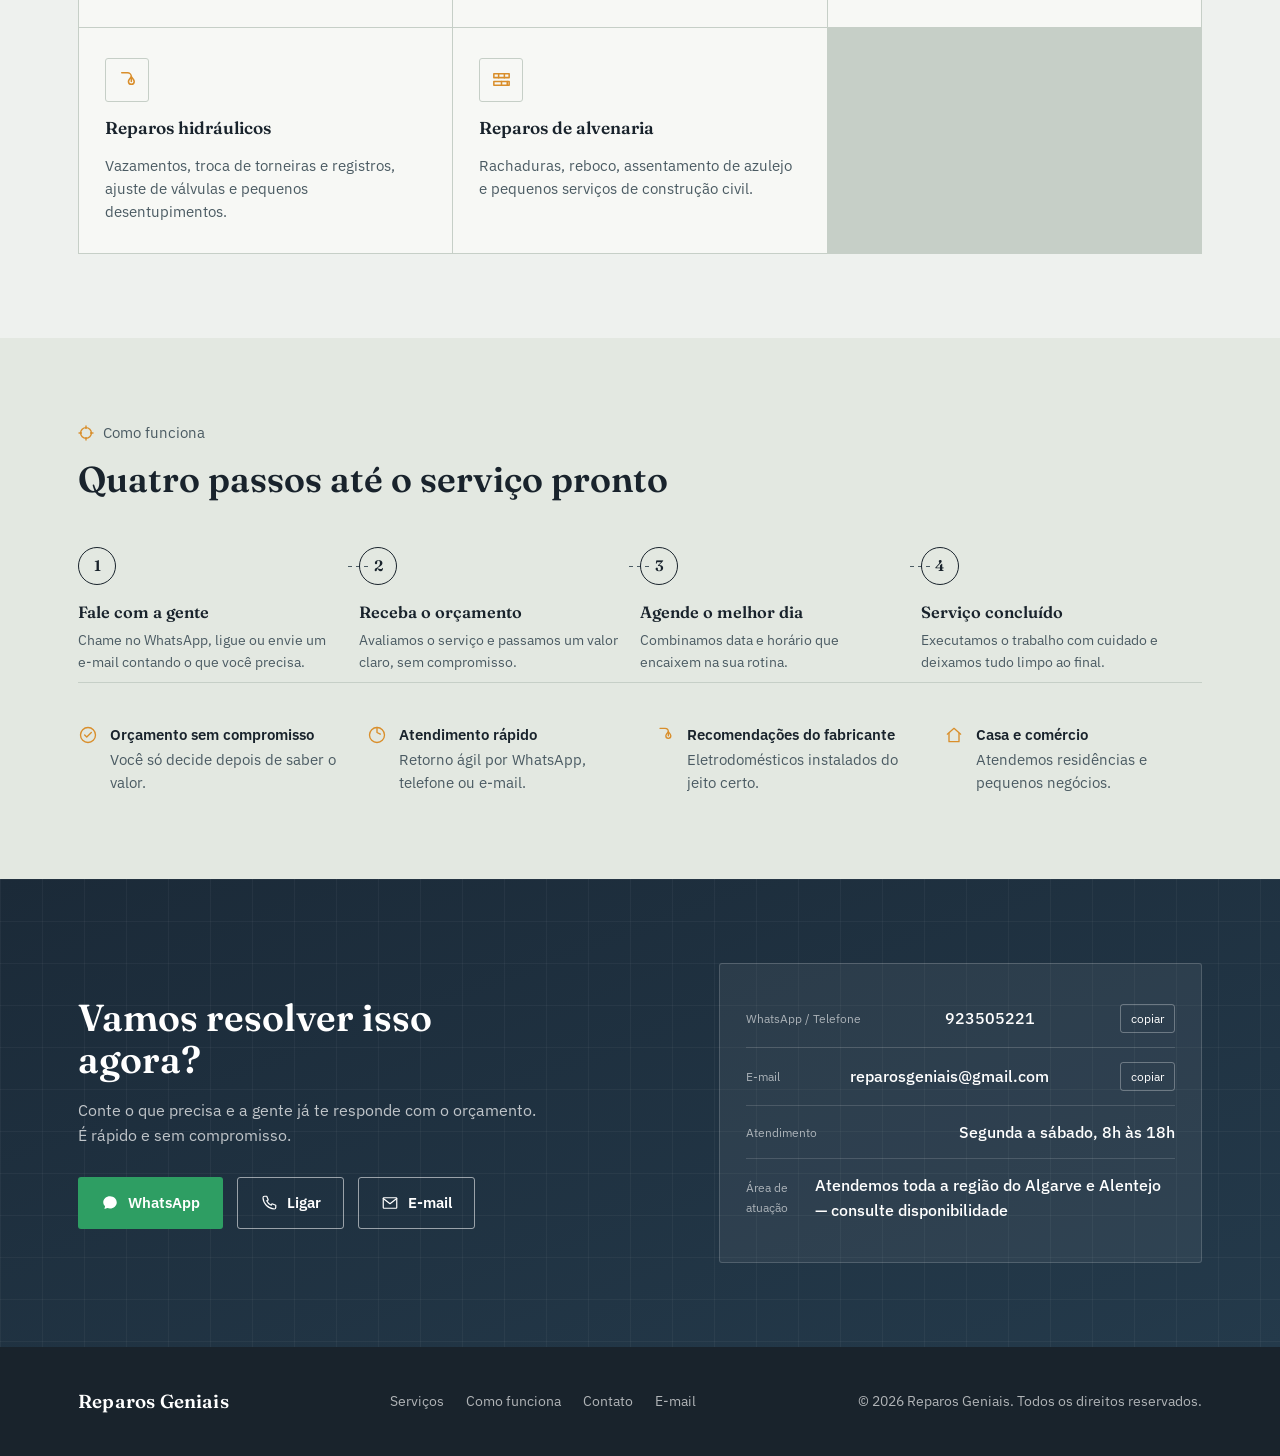
==== commit a885a26d: "Update index.html" ====
--- a/index.html
+++ b/index.html
@@ -651,21 +651,21 @@
      ============================================================ */
   const CONFIG = {
     // Número do WhatsApp em formato internacional, só dígitos (com DDI e DDD).
-    whatsappNumber: "5511999999999",
+    whatsappNumber: "351923505221",
 
     // Mensagem que já vem preenchida ao abrir o WhatsApp.
     whatsappMessage: "Olá! Vim pelo site e gostaria de um orçamento.",
 
     // Telefone para exibição e para o botão "Ligar" (pode ser igual ao WhatsApp).
-    phoneDisplay: "(11) 99999-9999",
+    phoneDisplay: "923505221",
     phoneDial: "+5511999999999",
 
     // E-mail de contato.
-    email: "contato@reparosgeniais.com.br",
+    email: "reparosgeniais@gmail.com",
 
     // Texto livre — ajuste como quiser.
     hours: "Segunda a sábado, 8h às 18h",
-    city: "Atendemos toda a região — consulte disponibilidade"
+    city: "Atendemos toda a região do Algarve e Alentejo — consulte disponibilidade"
   };
   /* ============================================================ */
 
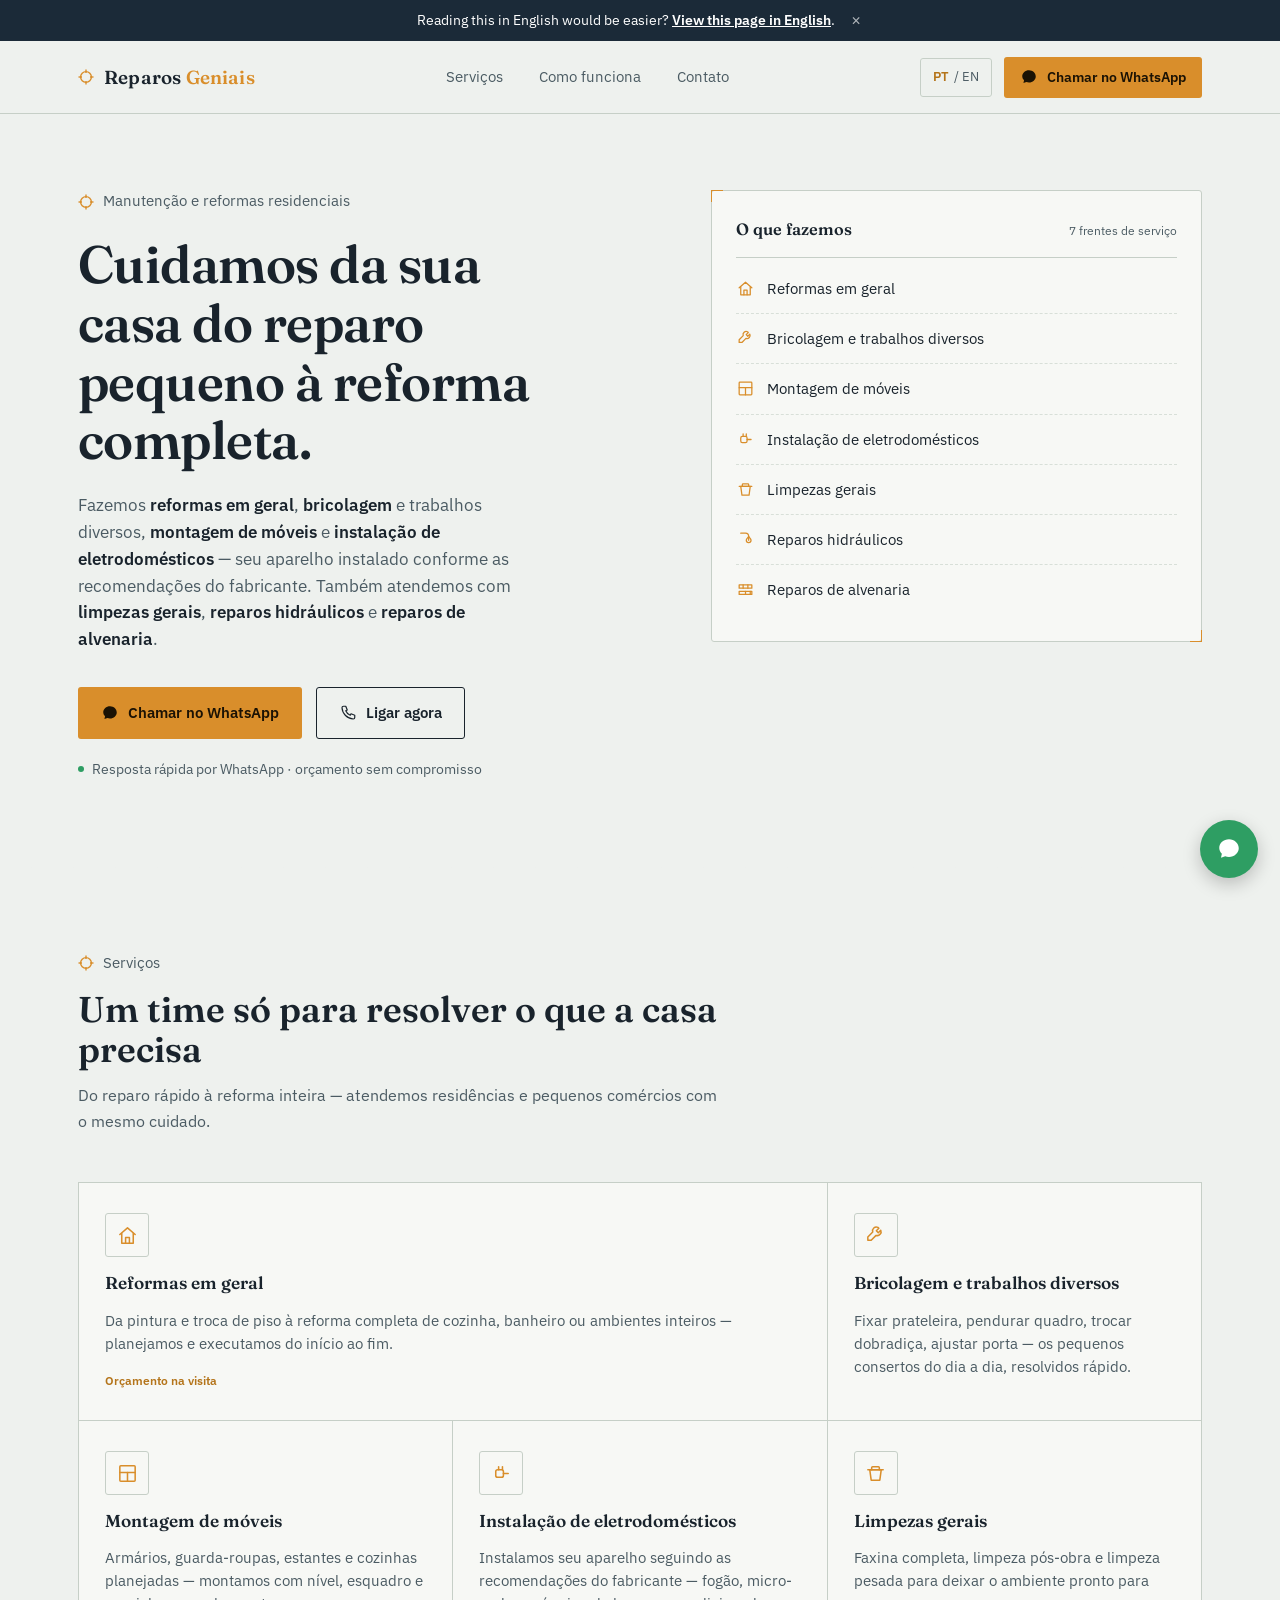
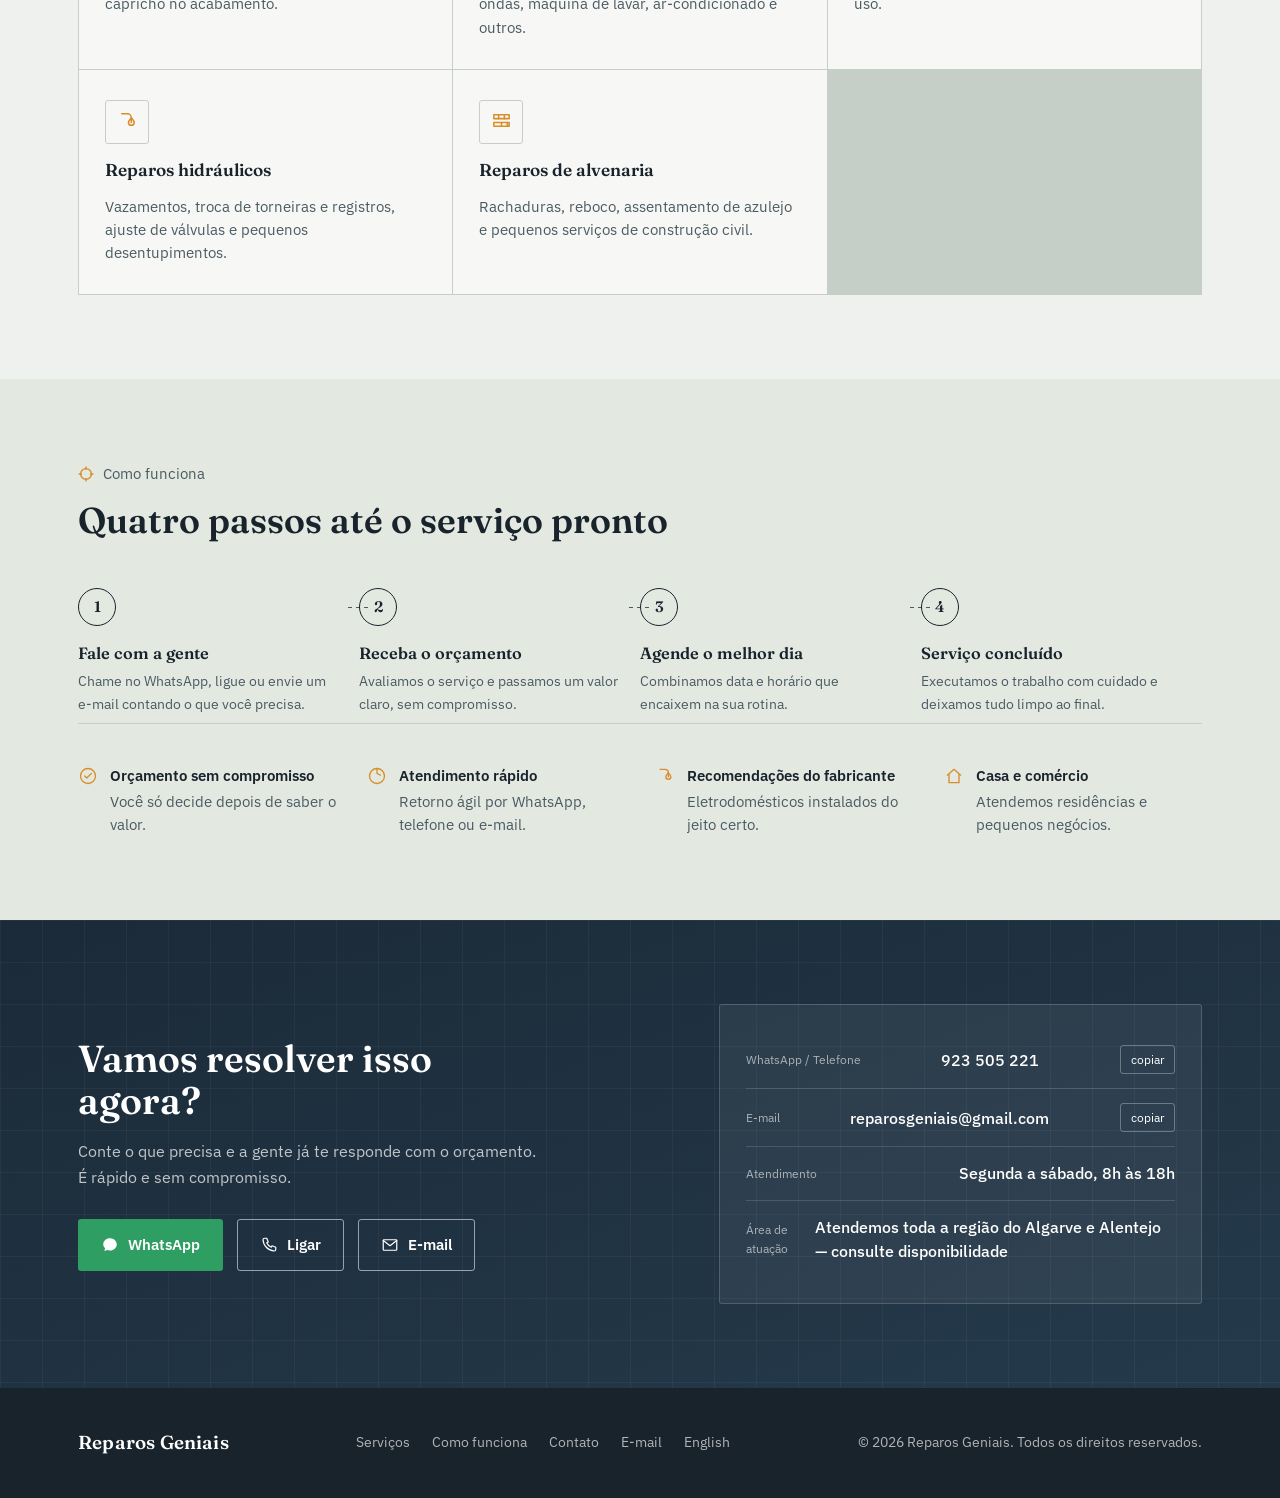
==== commit 59415f64: "Update index.html" ====
--- a/index.html
+++ b/index.html
@@ -1,6 +1,59 @@
 <!DOCTYPE html>
 <html lang="pt-BR">
-<head>
+<head><style id="rg-leads-css">
+:root{
+  --rg-primary:#f5a300;      /* cor de destaque — combine com seu styles.css */
+  --rg-primary-dark:#c98500;
+  --rg-ink:#14213d;
+  --rg-bg:#ffffff;
+  --rg-muted:#5b6478;
+  --rg-line:#e4e7ee;
+}
+@media (prefers-color-scheme:dark){
+  :root:not([data-theme="light"]){--rg-bg:#1b2033;--rg-ink:#f3f5fa;--rg-muted:#a4adc4;--rg-line:#2d3450}
+}
+body{margin:0;font-family:system-ui,-apple-system,"Segoe UI",Roboto,sans-serif;background:#f4f6fb;color:#222}
+.demo{max-width:720px;margin:0 auto;padding:80px 20px;text-align:center}
+
+/* Barra do topo */
+.rg-topbar{background:var(--rg-ink);color:#fff;font-size:14px;padding:10px 16px;display:flex;gap:12px;justify-content:center;align-items:center;flex-wrap:wrap;text-align:center}
+.rg-topbar button{background:var(--rg-primary);color:#1a1a1a;border:0;border-radius:999px;padding:6px 14px;font-weight:700;cursor:pointer;font-size:13px}
+.rg-topbar button:hover{background:var(--rg-primary-dark);color:#fff}
+
+/* Bloco inferior */
+.rg-cta{background:linear-gradient(135deg,var(--rg-ink),#243b6b);color:#fff;padding:56px 20px}
+.rg-cta-in{max-width:760px;margin:0 auto;text-align:center}
+.rg-cta h2{margin:0 0 10px;font-size:clamp(24px,4vw,34px);line-height:1.2}
+.rg-cta p{margin:0 auto 24px;max-width:560px;opacity:.9;line-height:1.5}
+.rg-form{display:flex;gap:10px;max-width:560px;margin:0 auto;flex-wrap:wrap}
+.rg-form input[type=email]{flex:1 1 240px;padding:14px 16px;border-radius:12px;border:2px solid transparent;font-size:16px;outline:0;background:#fff;color:#14213d}
+.rg-form input[type=email]:focus{border-color:var(--rg-primary)}
+.rg-form button[type=submit]{padding:14px 22px;border:0;border-radius:12px;background:var(--rg-primary);color:#1a1a1a;font-weight:800;font-size:16px;cursor:pointer;flex:0 0 auto}
+.rg-form button[type=submit]:hover{background:var(--rg-primary-dark);color:#fff}
+.rg-form button[disabled]{opacity:.6;cursor:wait}
+.rg-consent{flex:1 1 100%;font-size:12px;opacity:.8;text-align:left;display:flex;gap:8px;align-items:flex-start}
+.rg-msg{flex:1 1 100%;font-size:14px;min-height:20px}
+.rg-msg.err{color:#ffb4b4}.rg-msg.ok{color:#9af0b8}
+
+/* Modal */
+.rg-overlay{position:fixed;inset:0;background:rgba(10,15,30,.6);display:none;align-items:center;justify-content:center;padding:16px;z-index:9999;backdrop-filter:blur(3px)}
+.rg-overlay.open{display:flex;animation:rgfade .25s ease}
+.rg-modal{background:var(--rg-bg);color:var(--rg-ink);width:100%;max-width:440px;border-radius:20px;padding:32px 28px 26px;position:relative;box-shadow:0 24px 60px rgba(0,0,0,.35);animation:rgpop .3s ease}
+.rg-modal .rg-x{position:absolute;top:12px;right:14px;background:none;border:0;font-size:26px;color:var(--rg-muted);cursor:pointer;line-height:1}
+.rg-badge{display:inline-block;background:color-mix(in srgb,var(--rg-primary) 22%,transparent);color:var(--rg-ink);font-weight:700;font-size:12px;padding:5px 12px;border-radius:999px;margin-bottom:12px}
+.rg-modal h3{margin:0 0 8px;font-size:24px;line-height:1.25}
+.rg-modal p{margin:0 0 18px;color:var(--rg-muted);line-height:1.5;font-size:15px}
+.rg-modal input[type=email]{width:100%;box-sizing:border-box;padding:14px 16px;border-radius:12px;border:2px solid var(--rg-line);font-size:16px;background:transparent;color:var(--rg-ink);outline:0;margin-bottom:12px}
+.rg-modal input[type=email]:focus{border-color:var(--rg-primary)}
+.rg-modal .rg-go{width:100%;padding:14px;border:0;border-radius:12px;background:var(--rg-primary);color:#1a1a1a;font-weight:800;font-size:16px;cursor:pointer}
+.rg-modal .rg-go:hover{background:var(--rg-primary-dark);color:#fff}
+.rg-modal .rg-consent{color:var(--rg-muted);margin:10px 0 0;font-size:12px}
+.rg-modal .rg-msg.err{color:#d33}.rg-modal .rg-msg.ok{color:#1c8f4d;font-weight:600}
+.rg-perks{display:flex;gap:14px;margin:0 0 16px;padding:0;list-style:none;font-size:13px;color:var(--rg-muted);flex-wrap:wrap}
+@keyframes rgfade{from{opacity:0}to{opacity:1}}
+@keyframes rgpop{from{transform:translateY(14px) scale(.97);opacity:0}to{transform:none;opacity:1}}
+@media (prefers-reduced-motion:reduce){.rg-overlay.open,.rg-modal{animation:none}}
+</style>
 <meta charset="UTF-8">
 <meta name="viewport" content="width=device-width, initial-scale=1">
 <title>Reparos Geniais — Reformas, reparos e montagens para sua casa</title>
@@ -11,6 +64,15 @@
 <meta property="og:title" content="Reparos Geniais — Reformas, reparos e montagens">
 <meta property="og:description" content="Cuidamos da sua casa: reformas, bricolagem, montagem de móveis, instalação de eletrodomésticos, limpezas, hidráulica e alvenaria.">
 <meta property="og:type" content="website">
+<meta property="og:locale" content="pt_BR">
+<meta property="og:locale:alternate" content="en_US">
+
+<!-- SEO multilíngue: diz ao Google que existe uma versão em inglês desta mesma página.
+     Troque "https://SEU-DOMINIO" pela URL real depois do deploy na Vercel. -->
+<link rel="alternate" hreflang="pt-BR" href="https://SEU-DOMINIO/">
+<link rel="alternate" hreflang="en" href="https://SEU-DOMINIO/en/">
+<link rel="alternate" hreflang="x-default" href="https://SEU-DOMINIO/">
+<link rel="canonical" href="https://SEU-DOMINIO/">
 
 <!-- Favicon simples via SVG inline -->
 <link rel="icon" href="data:image/svg+xml,%3Csvg xmlns='http://www.w3.org/2000/svg' viewBox='0 0 24 24'%3E%3Crect width='24' height='24' rx='5' fill='%231B2A38'/%3E%3Cpath d='M14.5 4.5a4 4 0 0 0-5.4 4.9L4 14.5V18h3.5l5.1-5.1a4 4 0 0 0 4.9-5.4l-2.6 2.6-2-2 2.6-2.6z' fill='%23D98E2B'/%3E%3C/svg%3E">
@@ -18,359 +80,17 @@
 <link rel="preconnect" href="https://fonts.googleapis.com">
 <link rel="preconnect" href="https://fonts.gstatic.com" crossorigin>
 <link href="https://fonts.googleapis.com/css2?family=Fraunces:opsz,wght@9..144,400;9..144,500;9..144,600;9..144,700&family=IBM+Plex+Sans:wght@400;500;600;700&display=swap" rel="stylesheet">
-
-<style>
-  /* ============================================================
-     CONFIGURAÇÃO VISUAL — tokens de design
-     ============================================================ */
-  :root{
-    --paper:      #EEF1EE;   /* fundo principal, papel técnico frio */
-    --paper-alt:  #E3E8E1;   /* fundo de seções alternadas */
-    --card:       #F7F8F5;   /* cartões sobre o papel */
-    --ink:        #19232C;   /* texto principal, quase-preto azulado */
-    --ink-soft:   #4B5B63;   /* texto secundário */
-    --line:       #C6CFC7;   /* linhas finas / bordas técnicas */
-    --line-soft:  #D8DFD8;
-    --accent:     #D98E2B;   /* ocre — cor de ferramenta */
-    --accent-dk:  #B4741A;   /* ocre escuro, hover */
-    --blue-deep:  #1B2A38;   /* azul oficina, seções escuras */
-    --blue-deep-2:#243A4B;
-    --whatsapp:   #2E9E63;   /* verde discreto, não o verde-limão de marca */
-    --radius:     3px;
-    --maxw:       1180px;
-  }
-
-  *{ box-sizing: border-box; }
-  html{ scroll-behavior: smooth; }
-  body{
-    margin:0;
-    background: var(--paper);
-    color: var(--ink);
-    font-family: 'IBM Plex Sans', system-ui, sans-serif;
-    font-size: 16px;
-    line-height: 1.55;
-    -webkit-font-smoothing: antialiased;
-  }
-  h1,h2,h3{
-    font-family: 'Fraunces', Georgia, serif;
-    font-weight: 600;
-    line-height: 1.12;
-    margin: 0;
-    color: var(--ink);
-  }
-  p{ margin: 0; }
-  a{ color: inherit; text-decoration: none; }
-  img,svg{ display:block; max-width:100%; }
-  button{ font-family: inherit; cursor: pointer; }
-  :focus-visible{ outline: 2px solid var(--accent); outline-offset: 3px; }
-
-  .wrap{ max-width: var(--maxw); margin: 0 auto; padding: 0 28px; }
-  @media (max-width: 640px){ .wrap{ padding: 0 20px; } }
-
-  /* ---------- Marca / crosshair ---------- */
-  .mark{ width:16px; height:16px; flex:0 0 auto; }
-  .mark circle{ fill:none; stroke:var(--accent); stroke-width:1.4; }
-  .mark line{ stroke:var(--accent); stroke-width:1.4; }
-
-  /* ============================================================
-     HEADER
-     ============================================================ */
-  header{
-    position: sticky; top:0; z-index: 50;
-    background: rgba(238,241,238,0.86);
-    backdrop-filter: blur(8px);
-    border-bottom: 1px solid var(--line);
-  }
-  .header-row{
-    display:flex; align-items:center; justify-content:space-between;
-    height: 72px;
-  }
-  .logo{ display:flex; align-items:center; gap:10px; }
-  .logo-word{ font-family:'Fraunces',serif; font-weight:600; font-size:1.18rem; letter-spacing:.01em; }
-  .logo-word span{ color: var(--accent); }
-
-  nav.primary-nav{ display:flex; align-items:center; gap:32px; }
-  nav.primary-nav a{
-    font-size:0.94rem; color: var(--ink-soft);
-    padding: 4px 2px; border-bottom: 1px solid transparent;
-    transition: color .15s ease, border-color .15s ease;
-  }
-  nav.primary-nav a:hover{ color: var(--ink); border-color: var(--accent); }
-
-  .header-cta{ display:flex; align-items:center; gap:14px; }
-  .hamburger{
-    display:none; width:38px; height:38px; border:1px solid var(--line);
-    background:var(--card); border-radius: var(--radius);
-    align-items:center; justify-content:center;
-  }
-  .hamburger .bars, .hamburger .bars::before, .hamburger .bars::after{
-    content:""; display:block; width:16px; height:1.5px; background: var(--ink);
-    position:relative;
-  }
-  .hamburger .bars::before{ position:absolute; top:-5px; }
-  .hamburger .bars::after{ position:absolute; top:5px; }
-
-  /* ---------- Botões ---------- */
-  .btn{
-    display:inline-flex; align-items:center; gap:9px;
-    padding: 13px 22px; border-radius: var(--radius);
-    font-size: 0.96rem; font-weight: 600; white-space:nowrap;
-    border: 1px solid transparent; transition: transform .12s ease, background .15s ease, border-color .15s ease;
-  }
-  .btn:active{ transform: translateY(1px); }
-  .btn svg{ width:18px; height:18px; flex:0 0 auto; }
-  .btn-primary{ background: var(--accent); color: #1B1204; }
-  .btn-primary:hover{ background: var(--accent-dk); }
-  .btn-outline{ background: transparent; border-color: var(--ink); color: var(--ink); }
-  .btn-outline:hover{ background: var(--ink); color: var(--paper); }
-  .btn-outline-light{ background: transparent; border-color: rgba(255,255,255,0.55); color:#fff; }
-  .btn-outline-light:hover{ background: rgba(255,255,255,0.12); }
-  .btn-sm{ padding: 9px 15px; font-size: 0.85rem; }
-  .btn-whatsapp{ background: var(--whatsapp); color:#fff; }
-  .btn-whatsapp:hover{ background:#25824F; }
-
-  /* ============================================================
-     HERO
-     ============================================================ */
-  .hero{
-    position: relative; overflow:hidden;
-    padding: 76px 0 88px;
-    background-image:
-      linear-gradient(var(--paper) 0%, var(--paper) 100%),
-      linear-gradient(90deg, rgba(27,42,56,0.05) 1px, transparent 1px),
-      linear-gradient(rgba(27,42,56,0.05) 1px, transparent 1px);
-    background-size: auto, 42px 42px, 42px 42px;
-    background-position: center;
-  }
-  .hero-grid{
-    display:grid; grid-template-columns: 1.08fr 0.92fr; gap: 56px; align-items:start;
-  }
-  .eyebrow{
-    display:inline-flex; align-items:center; gap:9px;
-    font-size: 0.92rem; color: var(--ink-soft); margin-bottom: 22px;
-  }
-  .hero h1{
-    font-size: clamp(2.3rem, 4.1vw, 3.4rem);
-    letter-spacing: -0.01em;
-    max-width: 13ch;
-  }
-  .hero-sub{
-    margin-top: 22px; max-width: 46ch;
-    font-size: 1.08rem; color: var(--ink-soft);
-  }
-  .hero-sub strong{ color: var(--ink); font-weight:600; }
-  .hero-ctas{ display:flex; flex-wrap:wrap; gap:14px; margin-top: 34px; }
-  .hero-note{
-    margin-top: 20px; font-size: 0.86rem; color: var(--ink-soft);
-    display:flex; align-items:center; gap:8px;
-  }
-  .hero-note .dot{ width:6px; height:6px; border-radius:50%; background: var(--whatsapp); flex:0 0 auto; }
-
-  /* ---------- painel "ordem de serviço" ---------- */
-  .spec-panel{
-    background: var(--card); border: 1px solid var(--line);
-    border-radius: var(--radius); padding: 26px 24px;
-    position: relative;
-  }
-  .spec-panel::before, .spec-panel::after,
-  .spec-panel .corner-tl, .spec-panel .corner-br{
-    content:""; position:absolute; width:11px; height:11px;
-    border-top:1.4px solid var(--accent); border-left:1.4px solid var(--accent);
-  }
-  .spec-panel::before{ top:-1px; left:-1px; }
-  .spec-panel::after{ bottom:-1px; right:-1px; transform: rotate(180deg); }
-  .spec-head{
-    display:flex; justify-content:space-between; align-items:baseline;
-    border-bottom: 1px solid var(--line); padding-bottom: 14px; margin-bottom: 6px;
-  }
-  .spec-head .t1{ font-family:'Fraunces',serif; font-weight:600; font-size:1.02rem; }
-  .spec-head .t2{ font-size:0.78rem; color: var(--ink-soft); }
-  .spec-list{ list-style:none; margin:0; padding:0; }
-  .spec-list li{
-    display:flex; align-items:center; gap:12px;
-    padding: 13px 0; border-bottom: 1px dashed var(--line-soft);
-    font-size: 0.94rem;
-  }
-  .spec-list li:last-child{ border-bottom:none; }
-  .spec-list svg{ width:19px; height:19px; color: var(--accent); flex:0 0 auto; }
-
-  /* ============================================================
-     SEÇÃO GENÉRICA
-     ============================================================ */
-  section{ padding: 84px 0; }
-  .section-head{ max-width: 640px; margin-bottom: 48px; }
-  .section-head .eyebrow{ margin-bottom: 14px; }
-  .section-head h2{ font-size: clamp(1.7rem, 2.8vw, 2.3rem); }
-  .section-head p{ margin-top: 14px; color: var(--ink-soft); font-size: 1.03rem; }
-
-  /* ---------- Serviços ---------- */
-  .services-grid{
-    display:grid; grid-template-columns: repeat(3, 1fr); gap: 1px;
-    background: var(--line); border: 1px solid var(--line);
-  }
-  .service-card{
-    background: var(--card); padding: 30px 26px;
-    display:flex; flex-direction:column; gap:16px;
-  }
-  .service-card.wide{ grid-column: span 2; }
-  .service-icon{
-    width:44px; height:44px; border:1px solid var(--line);
-    display:flex; align-items:center; justify-content:center; border-radius: var(--radius);
-  }
-  .service-icon svg{ width:23px; height:23px; color: var(--accent); }
-  .service-card h3{ font-size: 1.08rem; font-weight:600; }
-  .service-card p{ color: var(--ink-soft); font-size: 0.93rem; }
-  .service-tag{
-    margin-top:auto; font-size:0.78rem; color: var(--accent-dk); font-weight:600;
-  }
-
-  @media (max-width: 900px){
-    .services-grid{ grid-template-columns: repeat(2,1fr); }
-    .service-card.wide{ grid-column: span 2; }
-  }
-  @media (max-width: 620px){
-    .services-grid{ grid-template-columns: 1fr; }
-    .service-card.wide{ grid-column: span 1; }
-  }
-
-  /* ---------- Como funciona ---------- */
-  .steps-wrap{ background: var(--paper-alt); }
-  .steps{
-    display:grid; grid-template-columns: repeat(4,1fr); gap: 0; position:relative;
-  }
-  .step{ padding: 0 22px 0 0; position:relative; }
-  .step:not(:last-child)::after{
-    content:""; position:absolute; top:19px; right:-11px; width:22px; height:1px;
-    background: repeating-linear-gradient(90deg, var(--ink-soft) 0 4px, transparent 4px 8px);
-  }
-  .step-num{
-    width:38px; height:38px; border-radius:50%; border:1.4px solid var(--ink);
-    display:flex; align-items:center; justify-content:center;
-    font-family:'Fraunces',serif; font-weight:600; font-size:0.95rem;
-    margin-bottom: 18px;
-  }
-  .step h3{ font-size: 1.02rem; font-weight:600; margin-bottom:8px; }
-  .step p{ font-size: 0.9rem; color: var(--ink-soft); }
-
-  @media (max-width: 800px){
-    .steps{ grid-template-columns: 1fr 1fr; gap: 34px 22px; }
-    .step:not(:last-child)::after{ display:none; }
-  }
-  @media (max-width: 460px){
-    .steps{ grid-template-columns: 1fr; }
-  }
-
-  /* ---------- Confiança ---------- */
-  .trust-row{
-    display:grid; grid-template-columns: repeat(4, 1fr); gap: 30px;
-    border-top: 1px solid var(--line); padding-top: 40px; margin-top: 8px;
-  }
-  .trust-item{ display:flex; align-items:flex-start; gap:12px; }
-  .trust-item svg{ width:20px; height:20px; color:var(--accent); flex:0 0 auto; margin-top:2px; }
-  .trust-item p{ font-size: 0.92rem; color: var(--ink-soft); }
-  .trust-item strong{ display:block; color:var(--ink); font-weight:600; font-size:0.96rem; margin-bottom:3px; }
-  @media (max-width: 800px){ .trust-row{ grid-template-columns: 1fr 1fr; } }
-  @media (max-width: 480px){ .trust-row{ grid-template-columns: 1fr; } }
-
-  /* ---------- Contato ---------- */
-  .contact{
-    background: var(--blue-deep);
-    background-image: linear-gradient(160deg, var(--blue-deep) 0%, var(--blue-deep-2) 100%);
-    color: #fff; position:relative; overflow:hidden;
-  }
-  .contact::before{
-    content:""; position:absolute; inset:0;
-    background-image: linear-gradient(90deg, rgba(255,255,255,0.04) 1px, transparent 1px),
-                       linear-gradient(rgba(255,255,255,0.04) 1px, transparent 1px);
-    background-size: 42px 42px;
-  }
-  .contact-inner{ position:relative; display:grid; grid-template-columns: 1.1fr 0.9fr; gap: 50px; align-items:center; }
-  .contact h2{ color:#fff; font-size: clamp(1.7rem, 3vw, 2.35rem); max-width: 15ch; }
-  .contact-sub{ margin-top:16px; color: rgba(255,255,255,0.72); max-width: 46ch; font-size:1.02rem; }
-  .contact-ctas{ display:flex; flex-wrap:wrap; gap:14px; margin-top:30px; }
-
-  .contact-card{
-    background: rgba(255,255,255,0.06); border:1px solid rgba(255,255,255,0.16);
-    border-radius: var(--radius); padding: 26px;
-  }
-  .contact-line{
-    display:flex; align-items:center; justify-content:space-between; gap:12px;
-    padding: 14px 0; border-bottom: 1px solid rgba(255,255,255,0.14);
-  }
-  .contact-line:last-child{ border-bottom:none; }
-  .contact-line .label{ font-size:0.78rem; color: rgba(255,255,255,0.6); }
-  .contact-line .value{ font-size:0.98rem; font-weight:500; }
-  .copy-btn{
-    background:transparent; border:1px solid rgba(255,255,255,0.3); color:#fff;
-    font-size:0.75rem; padding:6px 10px; border-radius: var(--radius);
-  }
-  .copy-btn:hover{ background: rgba(255,255,255,0.12); }
-
-  @media (max-width: 860px){ .contact-inner{ grid-template-columns: 1fr; } }
-
-  /* ============================================================
-     FOOTER
-     ============================================================ */
-  footer{ background: var(--ink); color: rgba(255,255,255,0.66); padding: 40px 0; }
-  .footer-row{
-    display:flex; justify-content:space-between; align-items:center; gap:20px; flex-wrap:wrap;
-    font-size: 0.86rem;
-  }
-  .footer-row .logo-word{ color:#fff; }
-  .footer-links{ display:flex; gap:22px; flex-wrap:wrap; }
-  .footer-links a:hover{ color:#fff; }
-
-  /* ============================================================
-     BOTÃO FLUTUANTE WHATSAPP
-     ============================================================ */
-  .float-wa{
-    position: fixed; right: 22px; bottom: 22px; z-index: 60;
-    width: 58px; height:58px; border-radius:50%;
-    background: var(--whatsapp); color:#fff;
-    display:flex; align-items:center; justify-content:center;
-    box-shadow: 0 6px 18px rgba(0,0,0,0.22);
-  }
-  .float-wa svg{ width:26px; height:26px; }
-  .float-wa .ring{
-    position:absolute; inset:-6px; border-radius:50%;
-    border: 1.5px solid var(--whatsapp); opacity:0;
-    animation: ring-pulse 2.8s ease-out infinite;
-  }
-  @keyframes ring-pulse{
-    0%{ transform: scale(0.9); opacity:0.55; }
-    70%{ transform: scale(1.35); opacity:0; }
-    100%{ opacity:0; }
-  }
-  @media (prefers-reduced-motion: reduce){
-    .float-wa .ring{ animation:none; display:none; }
-    html{ scroll-behavior:auto; }
-  }
-
-  /* ============================================================
-     RESPONSIVO GERAL
-     ============================================================ */
-  @media (max-width: 900px){
-    nav.primary-nav{ display:none; }
-    .hero-grid{ grid-template-columns: 1fr; }
-  }
-  @media (max-width: 640px){
-    .header-cta .btn span.long{ display:none; }
-    section{ padding: 60px 0; }
-    .hero{ padding: 52px 0 60px; }
-  }
-
-  /* menu mobile */
-  .mobile-nav{
-    display:none; flex-direction:column; gap:2px;
-    border-top:1px solid var(--line); background: var(--paper);
-  }
-  .mobile-nav.open{ display:flex; }
-  .mobile-nav a{
-    padding: 15px 28px; border-bottom: 1px solid var(--line-soft); font-size:0.98rem; color: var(--ink);
-  }
-</style>
+<link rel="stylesheet" href="styles.css">
 </head>
 <body>
+
+<!-- Aviso automático para quem chega com o navegador em outro idioma -->
+<div class="lang-banner" id="langBanner">
+  <div class="wrap lang-banner-inner">
+    <span>Reading this in English would be easier? <a href="/en/">View this page in English</a>.</span>
+    <button class="close-banner" id="closeLangBanner" aria-label="Fechar aviso">×</button>
+  </div>
+</div>
 
 <!-- ============================================================
      CABEÇALHO
@@ -389,6 +109,9 @@
     </nav>
 
     <div class="header-cta">
+      <a class="lang-switch" href="/en/" hreflang="en">
+        <span class="current">PT</span> / EN
+      </a>
       <a class="btn btn-primary btn-sm js-wa" href="#" target="_blank" rel="noopener">
         <svg viewBox="0 0 24 24" fill="currentColor"><path d="M12 3C7 3 3 6.6 3 11c0 2 .9 3.9 2.4 5.3L4.6 20l3.9-1.3c1 .4 2.2.6 3.5.6 5 0 9-3.6 9-8S17 3 12 3z"/></svg>
         <span class="long">Chamar no WhatsApp</span>
@@ -402,6 +125,7 @@
     <a href="#servicos">Serviços</a>
     <a href="#como-funciona">Como funciona</a>
     <a href="#contato">Contato</a>
+    <a href="/en/">View in English</a>
   </div>
 </header>
 
@@ -437,7 +161,6 @@
     </div>
 
     <div class="spec-panel">
-      <span class="corner-tl"></span>
       <div class="spec-head">
         <span class="t1">O que fazemos</span>
         <span class="t2">7 frentes de serviço</span>
@@ -632,6 +355,7 @@
       <a href="#como-funciona">Como funciona</a>
       <a href="#contato">Contato</a>
       <a href="#" class="js-email">E-mail</a>
+      <a href="/en/">English</a>
     </div>
     <span>© <span id="year"></span> Reparos Geniais. Todos os direitos reservados.</span>
   </div>
@@ -643,34 +367,13 @@
   <svg viewBox="0 0 24 24" fill="currentColor"><path d="M12 3C7 3 3 6.6 3 11c0 2 .9 3.9 2.4 5.3L4.6 20l3.9-1.3c1 .4 2.2.6 3.5.6 5 0 9-3.6 9-8S17 3 12 3z"/></svg>
 </a>
 
+<!-- Dados de contato compartilhados entre PT e EN: edite em config.js -->
+<script src="config.js"></script>
 <script>
-  /* ============================================================
-     CONFIGURAÇÃO DE CONTATO — EDITE SÓ AQUI
-     Tudo abaixo se propaga automaticamente para todos os botões
-     do site (cabeçalho, hero, contato, rodapé e botão flutuante).
-     ============================================================ */
-  const CONFIG = {
-    // Número do WhatsApp em formato internacional, só dígitos (com DDI e DDD).
-    whatsappNumber: "351923505221",
-
-    // Mensagem que já vem preenchida ao abrir o WhatsApp.
-    whatsappMessage: "Olá! Vim pelo site e gostaria de um orçamento.",
-
-    // Telefone para exibição e para o botão "Ligar" (pode ser igual ao WhatsApp).
-    phoneDisplay: "923505221",
-    phoneDial: "+5511999999999",
-
-    // E-mail de contato.
-    email: "reparosgeniais@gmail.com",
-
-    // Texto livre — ajuste como quiser.
-    hours: "Segunda a sábado, 8h às 18h",
-    city: "Atendemos toda a região do Algarve e Alentejo — consulte disponibilidade"
-  };
-  /* ============================================================ */
+  const PAGE_LANG = "pt";
 
   function buildWhatsappUrl(){
-    const msg = encodeURIComponent(CONFIG.whatsappMessage);
+    const msg = encodeURIComponent(CONFIG.whatsappMessage[PAGE_LANG]);
     return `https://wa.me/${CONFIG.whatsappNumber}?text=${msg}`;
   }
 
@@ -678,14 +381,10 @@
   document.querySelectorAll(".js-tel").forEach(el => el.setAttribute("href", `tel:${CONFIG.phoneDial}`));
   document.querySelectorAll(".js-email").forEach(el => el.setAttribute("href", `mailto:${CONFIG.email}`));
 
-  const phoneDisplayEls = document.querySelectorAll(".js-phone-display");
-  const emailDisplayEls = document.querySelectorAll(".js-email-display");
-  const hoursDisplayEls = document.querySelectorAll(".js-hours-display");
-  const cityDisplayEls  = document.querySelectorAll(".js-city-display");
-  phoneDisplayEls.forEach(el => el.textContent = CONFIG.phoneDisplay);
-  emailDisplayEls.forEach(el => el.textContent = CONFIG.email);
-  hoursDisplayEls.forEach(el => el.textContent = CONFIG.hours);
-  cityDisplayEls.forEach(el => el.textContent = CONFIG.city);
+  document.querySelectorAll(".js-phone-display").forEach(el => el.textContent = CONFIG.phoneDisplay);
+  document.querySelectorAll(".js-email-display").forEach(el => el.textContent = CONFIG.email);
+  document.querySelectorAll(".js-hours-display").forEach(el => el.textContent = CONFIG.hours[PAGE_LANG]);
+  document.querySelectorAll(".js-city-display").forEach(el => el.textContent = CONFIG.city[PAGE_LANG]);
 
   // copiar telefone / e-mail
   document.querySelectorAll(".copy-btn").forEach(btn => {
@@ -714,6 +413,21 @@
   }));
 
   document.getElementById("year").textContent = new Date().getFullYear();
+
+  // Aviso: se o navegador do visitante não estiver em português e ele
+  // ainda não tiver dispensado o aviso, sugerimos a versão em inglês.
+  (function(){
+    const banner = document.getElementById("langBanner");
+    const dismissed = localStorage.getItem("rg-lang-banner-dismissed");
+    const browserLang = (navigator.language || "").toLowerCase();
+    if (!dismissed && !browserLang.startsWith("pt")) {
+      banner.classList.add("show");
+    }
+    document.getElementById("closeLangBanner").addEventListener("click", () => {
+      banner.classList.remove("show");
+      localStorage.setItem("rg-lang-banner-dismissed", "1");
+    });
+  })();
 </script>
 </body>
 </html>
--- a/styles.css
+++ b/styles.css
@@ -0,0 +1,377 @@
+/* ============================================================
+   CONFIGURAÇÃO VISUAL — tokens de design
+   ============================================================ */
+:root{
+  --paper:      #EEF1EE;   /* fundo principal, papel técnico frio */
+  --paper-alt:  #E3E8E1;   /* fundo de seções alternadas */
+  --card:       #F7F8F5;   /* cartões sobre o papel */
+  --ink:        #19232C;   /* texto principal, quase-preto azulado */
+  --ink-soft:   #4B5B63;   /* texto secundário */
+  --line:       #C6CFC7;   /* linhas finas / bordas técnicas */
+  --line-soft:  #D8DFD8;
+  --accent:     #D98E2B;   /* ocre — cor de ferramenta */
+  --accent-dk:  #B4741A;   /* ocre escuro, hover */
+  --blue-deep:  #1B2A38;   /* azul oficina, seções escuras */
+  --blue-deep-2:#243A4B;
+  --whatsapp:   #2E9E63;   /* verde discreto, não o verde-limão de marca */
+  --radius:     3px;
+  --maxw:       1180px;
+}
+
+*{ box-sizing: border-box; }
+html{ scroll-behavior: smooth; }
+body{
+  margin:0;
+  background: var(--paper);
+  color: var(--ink);
+  font-family: 'IBM Plex Sans', system-ui, sans-serif;
+  font-size: 16px;
+  line-height: 1.55;
+  -webkit-font-smoothing: antialiased;
+}
+h1,h2,h3{
+  font-family: 'Fraunces', Georgia, serif;
+  font-weight: 600;
+  line-height: 1.12;
+  margin: 0;
+  color: var(--ink);
+}
+p{ margin: 0; }
+a{ color: inherit; text-decoration: none; }
+img,svg{ display:block; max-width:100%; }
+button{ font-family: inherit; cursor: pointer; }
+:focus-visible{ outline: 2px solid var(--accent); outline-offset: 3px; }
+
+.wrap{ max-width: var(--maxw); margin: 0 auto; padding: 0 28px; }
+@media (max-width: 640px){ .wrap{ padding: 0 20px; } }
+
+/* ---------- Marca / crosshair ---------- */
+.mark{ width:16px; height:16px; flex:0 0 auto; }
+.mark circle{ fill:none; stroke:var(--accent); stroke-width:1.4; }
+.mark line{ stroke:var(--accent); stroke-width:1.4; }
+
+/* ============================================================
+   AVISO DE IDIOMA (barra fina no topo)
+   ============================================================ */
+.lang-banner{
+  display:none;
+  background: var(--blue-deep); color:#fff; font-size:0.86rem;
+  padding: 10px 0;
+}
+.lang-banner.show{ display:block; }
+.lang-banner-inner{
+  display:flex; align-items:center; justify-content:center; gap:14px; flex-wrap:wrap;
+  text-align:center;
+}
+.lang-banner a{ text-decoration:underline; font-weight:600; }
+.lang-banner .close-banner{
+  background:transparent; border:none; color:rgba(255,255,255,.65);
+  font-size:1.05rem; line-height:1; padding:0 2px;
+}
+.lang-banner .close-banner:hover{ color:#fff; }
+
+/* ---------- Seletor de idioma ---------- */
+.lang-switch{
+  display:inline-flex; align-items:center; gap:5px;
+  border:1px solid var(--line); border-radius: var(--radius);
+  padding: 8px 12px; font-size:0.82rem; color: var(--ink-soft);
+  transition: border-color .15s ease, color .15s ease;
+}
+.lang-switch:hover{ color: var(--ink); border-color: var(--ink); }
+.lang-switch .current{ color: var(--accent-dk); font-weight:600; }
+
+/* ============================================================
+   HEADER
+   ============================================================ */
+header{
+  position: sticky; top:0; z-index: 50;
+  background: rgba(238,241,238,0.86);
+  backdrop-filter: blur(8px);
+  border-bottom: 1px solid var(--line);
+}
+.header-row{
+  display:flex; align-items:center; justify-content:space-between;
+  height: 72px; gap: 18px;
+}
+.logo{ display:flex; align-items:center; gap:10px; }
+.logo-word{ font-family:'Fraunces',serif; font-weight:600; font-size:1.18rem; letter-spacing:.01em; }
+.logo-word span{ color: var(--accent); }
+
+nav.primary-nav{ display:flex; align-items:center; gap:32px; }
+nav.primary-nav a{
+  font-size:0.94rem; color: var(--ink-soft);
+  padding: 4px 2px; border-bottom: 1px solid transparent;
+  transition: color .15s ease, border-color .15s ease;
+}
+nav.primary-nav a:hover{ color: var(--ink); border-color: var(--accent); }
+
+.header-cta{ display:flex; align-items:center; gap:12px; }
+.hamburger{
+  display:none; width:38px; height:38px; border:1px solid var(--line);
+  background:var(--card); border-radius: var(--radius);
+  align-items:center; justify-content:center;
+}
+.hamburger .bars, .hamburger .bars::before, .hamburger .bars::after{
+  content:""; display:block; width:16px; height:1.5px; background: var(--ink);
+  position:relative;
+}
+.hamburger .bars::before{ position:absolute; top:-5px; }
+.hamburger .bars::after{ position:absolute; top:5px; }
+
+/* ---------- Botões ---------- */
+.btn{
+  display:inline-flex; align-items:center; gap:9px;
+  padding: 13px 22px; border-radius: var(--radius);
+  font-size: 0.96rem; font-weight: 600; white-space:nowrap;
+  border: 1px solid transparent; transition: transform .12s ease, background .15s ease, border-color .15s ease;
+}
+.btn:active{ transform: translateY(1px); }
+.btn svg{ width:18px; height:18px; flex:0 0 auto; }
+.btn-primary{ background: var(--accent); color: #1B1204; }
+.btn-primary:hover{ background: var(--accent-dk); }
+.btn-outline{ background: transparent; border-color: var(--ink); color: var(--ink); }
+.btn-outline:hover{ background: var(--ink); color: var(--paper); }
+.btn-outline-light{ background: transparent; border-color: rgba(255,255,255,0.55); color:#fff; }
+.btn-outline-light:hover{ background: rgba(255,255,255,0.12); }
+.btn-sm{ padding: 9px 15px; font-size: 0.85rem; }
+.btn-whatsapp{ background: var(--whatsapp); color:#fff; }
+.btn-whatsapp:hover{ background:#25824F; }
+
+/* ============================================================
+   HERO
+   ============================================================ */
+.hero{
+  position: relative; overflow:hidden;
+  padding: 76px 0 88px;
+  background-image:
+    linear-gradient(var(--paper) 0%, var(--paper) 100%),
+    linear-gradient(90deg, rgba(27,42,56,0.05) 1px, transparent 1px),
+    linear-gradient(rgba(27,42,56,0.05) 1px, transparent 1px);
+  background-size: auto, 42px 42px, 42px 42px;
+  background-position: center;
+}
+.hero-grid{
+  display:grid; grid-template-columns: 1.08fr 0.92fr; gap: 56px; align-items:start;
+}
+.eyebrow{
+  display:inline-flex; align-items:center; gap:9px;
+  font-size: 0.92rem; color: var(--ink-soft); margin-bottom: 22px;
+}
+.hero h1{
+  font-size: clamp(2.3rem, 4.1vw, 3.4rem);
+  letter-spacing: -0.01em;
+  max-width: 13ch;
+}
+.hero-sub{
+  margin-top: 22px; max-width: 46ch;
+  font-size: 1.08rem; color: var(--ink-soft);
+}
+.hero-sub strong{ color: var(--ink); font-weight:600; }
+.hero-ctas{ display:flex; flex-wrap:wrap; gap:14px; margin-top: 34px; }
+.hero-note{
+  margin-top: 20px; font-size: 0.86rem; color: var(--ink-soft);
+  display:flex; align-items:center; gap:8px;
+}
+.hero-note .dot{ width:6px; height:6px; border-radius:50%; background: var(--whatsapp); flex:0 0 auto; }
+
+/* ---------- painel "ordem de serviço" ---------- */
+.spec-panel{
+  background: var(--card); border: 1px solid var(--line);
+  border-radius: var(--radius); padding: 26px 24px;
+  position: relative;
+}
+.spec-panel::before, .spec-panel::after{
+  content:""; position:absolute; width:11px; height:11px;
+  border-top:1.4px solid var(--accent); border-left:1.4px solid var(--accent);
+}
+.spec-panel::before{ top:-1px; left:-1px; }
+.spec-panel::after{ bottom:-1px; right:-1px; transform: rotate(180deg); }
+.spec-head{
+  display:flex; justify-content:space-between; align-items:baseline;
+  border-bottom: 1px solid var(--line); padding-bottom: 14px; margin-bottom: 6px;
+}
+.spec-head .t1{ font-family:'Fraunces',serif; font-weight:600; font-size:1.02rem; }
+.spec-head .t2{ font-size:0.78rem; color: var(--ink-soft); }
+.spec-list{ list-style:none; margin:0; padding:0; }
+.spec-list li{
+  display:flex; align-items:center; gap:12px;
+  padding: 13px 0; border-bottom: 1px dashed var(--line-soft);
+  font-size: 0.94rem;
+}
+.spec-list li:last-child{ border-bottom:none; }
+.spec-list svg{ width:19px; height:19px; color: var(--accent); flex:0 0 auto; }
+
+/* ============================================================
+   SEÇÃO GENÉRICA
+   ============================================================ */
+section{ padding: 84px 0; }
+.section-head{ max-width: 640px; margin-bottom: 48px; }
+.section-head .eyebrow{ margin-bottom: 14px; }
+.section-head h2{ font-size: clamp(1.7rem, 2.8vw, 2.3rem); }
+.section-head p{ margin-top: 14px; color: var(--ink-soft); font-size: 1.03rem; }
+
+/* ---------- Serviços ---------- */
+.services-grid{
+  display:grid; grid-template-columns: repeat(3, 1fr); gap: 1px;
+  background: var(--line); border: 1px solid var(--line);
+}
+.service-card{
+  background: var(--card); padding: 30px 26px;
+  display:flex; flex-direction:column; gap:16px;
+}
+.service-card.wide{ grid-column: span 2; }
+.service-icon{
+  width:44px; height:44px; border:1px solid var(--line);
+  display:flex; align-items:center; justify-content:center; border-radius: var(--radius);
+}
+.service-icon svg{ width:23px; height:23px; color: var(--accent); }
+.service-card h3{ font-size: 1.08rem; font-weight:600; }
+.service-card p{ color: var(--ink-soft); font-size: 0.93rem; }
+.service-tag{
+  margin-top:auto; font-size:0.78rem; color: var(--accent-dk); font-weight:600;
+}
+
+@media (max-width: 900px){
+  .services-grid{ grid-template-columns: repeat(2,1fr); }
+  .service-card.wide{ grid-column: span 2; }
+}
+@media (max-width: 620px){
+  .services-grid{ grid-template-columns: 1fr; }
+  .service-card.wide{ grid-column: span 1; }
+}
+
+/* ---------- Como funciona ---------- */
+.steps-wrap{ background: var(--paper-alt); }
+.steps{
+  display:grid; grid-template-columns: repeat(4,1fr); gap: 0; position:relative;
+}
+.step{ padding: 0 22px 0 0; position:relative; }
+.step:not(:last-child)::after{
+  content:""; position:absolute; top:19px; right:-11px; width:22px; height:1px;
+  background: repeating-linear-gradient(90deg, var(--ink-soft) 0 4px, transparent 4px 8px);
+}
+.step-num{
+  width:38px; height:38px; border-radius:50%; border:1.4px solid var(--ink);
+  display:flex; align-items:center; justify-content:center;
+  font-family:'Fraunces',serif; font-weight:600; font-size:0.95rem;
+  margin-bottom: 18px;
+}
+.step h3{ font-size: 1.02rem; font-weight:600; margin-bottom:8px; }
+.step p{ font-size: 0.9rem; color: var(--ink-soft); }
+
+@media (max-width: 800px){
+  .steps{ grid-template-columns: 1fr 1fr; gap: 34px 22px; }
+  .step:not(:last-child)::after{ display:none; }
+}
+@media (max-width: 460px){
+  .steps{ grid-template-columns: 1fr; }
+}
+
+/* ---------- Confiança ---------- */
+.trust-row{
+  display:grid; grid-template-columns: repeat(4, 1fr); gap: 30px;
+  border-top: 1px solid var(--line); padding-top: 40px; margin-top: 8px;
+}
+.trust-item{ display:flex; align-items:flex-start; gap:12px; }
+.trust-item svg{ width:20px; height:20px; color:var(--accent); flex:0 0 auto; margin-top:2px; }
+.trust-item p{ font-size: 0.92rem; color: var(--ink-soft); }
+.trust-item strong{ display:block; color:var(--ink); font-weight:600; font-size:0.96rem; margin-bottom:3px; }
+@media (max-width: 800px){ .trust-row{ grid-template-columns: 1fr 1fr; } }
+@media (max-width: 480px){ .trust-row{ grid-template-columns: 1fr; } }
+
+/* ---------- Contato ---------- */
+.contact{
+  background: var(--blue-deep);
+  background-image: linear-gradient(160deg, var(--blue-deep) 0%, var(--blue-deep-2) 100%);
+  color: #fff; position:relative; overflow:hidden;
+}
+.contact::before{
+  content:""; position:absolute; inset:0;
+  background-image: linear-gradient(90deg, rgba(255,255,255,0.04) 1px, transparent 1px),
+                     linear-gradient(rgba(255,255,255,0.04) 1px, transparent 1px);
+  background-size: 42px 42px;
+}
+.contact-inner{ position:relative; display:grid; grid-template-columns: 1.1fr 0.9fr; gap: 50px; align-items:center; }
+.contact h2{ color:#fff; font-size: clamp(1.7rem, 3vw, 2.35rem); max-width: 15ch; }
+.contact-sub{ margin-top:16px; color: rgba(255,255,255,0.72); max-width: 46ch; font-size:1.02rem; }
+.contact-ctas{ display:flex; flex-wrap:wrap; gap:14px; margin-top:30px; }
+
+.contact-card{
+  background: rgba(255,255,255,0.06); border:1px solid rgba(255,255,255,0.16);
+  border-radius: var(--radius); padding: 26px;
+}
+.contact-line{
+  display:flex; align-items:center; justify-content:space-between; gap:12px;
+  padding: 14px 0; border-bottom: 1px solid rgba(255,255,255,0.14);
+}
+.contact-line:last-child{ border-bottom:none; }
+.contact-line .label{ font-size:0.78rem; color: rgba(255,255,255,0.6); }
+.contact-line .value{ font-size:0.98rem; font-weight:500; }
+.copy-btn{
+  background:transparent; border:1px solid rgba(255,255,255,0.3); color:#fff;
+  font-size:0.75rem; padding:6px 10px; border-radius: var(--radius);
+}
+.copy-btn:hover{ background: rgba(255,255,255,0.12); }
+
+@media (max-width: 860px){ .contact-inner{ grid-template-columns: 1fr; } }
+
+/* ============================================================
+   FOOTER
+   ============================================================ */
+footer{ background: var(--ink); color: rgba(255,255,255,0.66); padding: 40px 0; }
+.footer-row{
+  display:flex; justify-content:space-between; align-items:center; gap:20px; flex-wrap:wrap;
+  font-size: 0.86rem;
+}
+.footer-row .logo-word{ color:#fff; }
+.footer-links{ display:flex; gap:22px; flex-wrap:wrap; align-items:center; }
+.footer-links a:hover{ color:#fff; }
+
+/* ============================================================
+   BOTÃO FLUTUANTE WHATSAPP
+   ============================================================ */
+.float-wa{
+  position: fixed; right: 22px; bottom: 22px; z-index: 60;
+  width: 58px; height:58px; border-radius:50%;
+  background: var(--whatsapp); color:#fff;
+  display:flex; align-items:center; justify-content:center;
+  box-shadow: 0 6px 18px rgba(0,0,0,0.22);
+}
+.float-wa svg{ width:26px; height:26px; }
+.float-wa .ring{
+  position:absolute; inset:-6px; border-radius:50%;
+  border: 1.5px solid var(--whatsapp); opacity:0;
+  animation: ring-pulse 2.8s ease-out infinite;
+}
+@keyframes ring-pulse{
+  0%{ transform: scale(0.9); opacity:0.55; }
+  70%{ transform: scale(1.35); opacity:0; }
+  100%{ opacity:0; }
+}
+@media (prefers-reduced-motion: reduce){
+  .float-wa .ring{ animation:none; display:none; }
+  html{ scroll-behavior:auto; }
+}
+
+/* ============================================================
+   RESPONSIVO GERAL
+   ============================================================ */
+@media (max-width: 900px){
+  nav.primary-nav{ display:none; }
+  .hero-grid{ grid-template-columns: 1fr; }
+}
+@media (max-width: 640px){
+  .header-cta .btn span.long{ display:none; }
+  section{ padding: 60px 0; }
+  .hero{ padding: 52px 0 60px; }
+}
+
+/* menu mobile */
+.mobile-nav{
+  display:none; flex-direction:column; gap:2px;
+  border-top:1px solid var(--line); background: var(--paper);
+}
+.mobile-nav.open{ display:flex; }
+.mobile-nav a{
+  padding: 15px 28px; border-bottom: 1px solid var(--line-soft); font-size:0.98rem; color: var(--ink);
+}
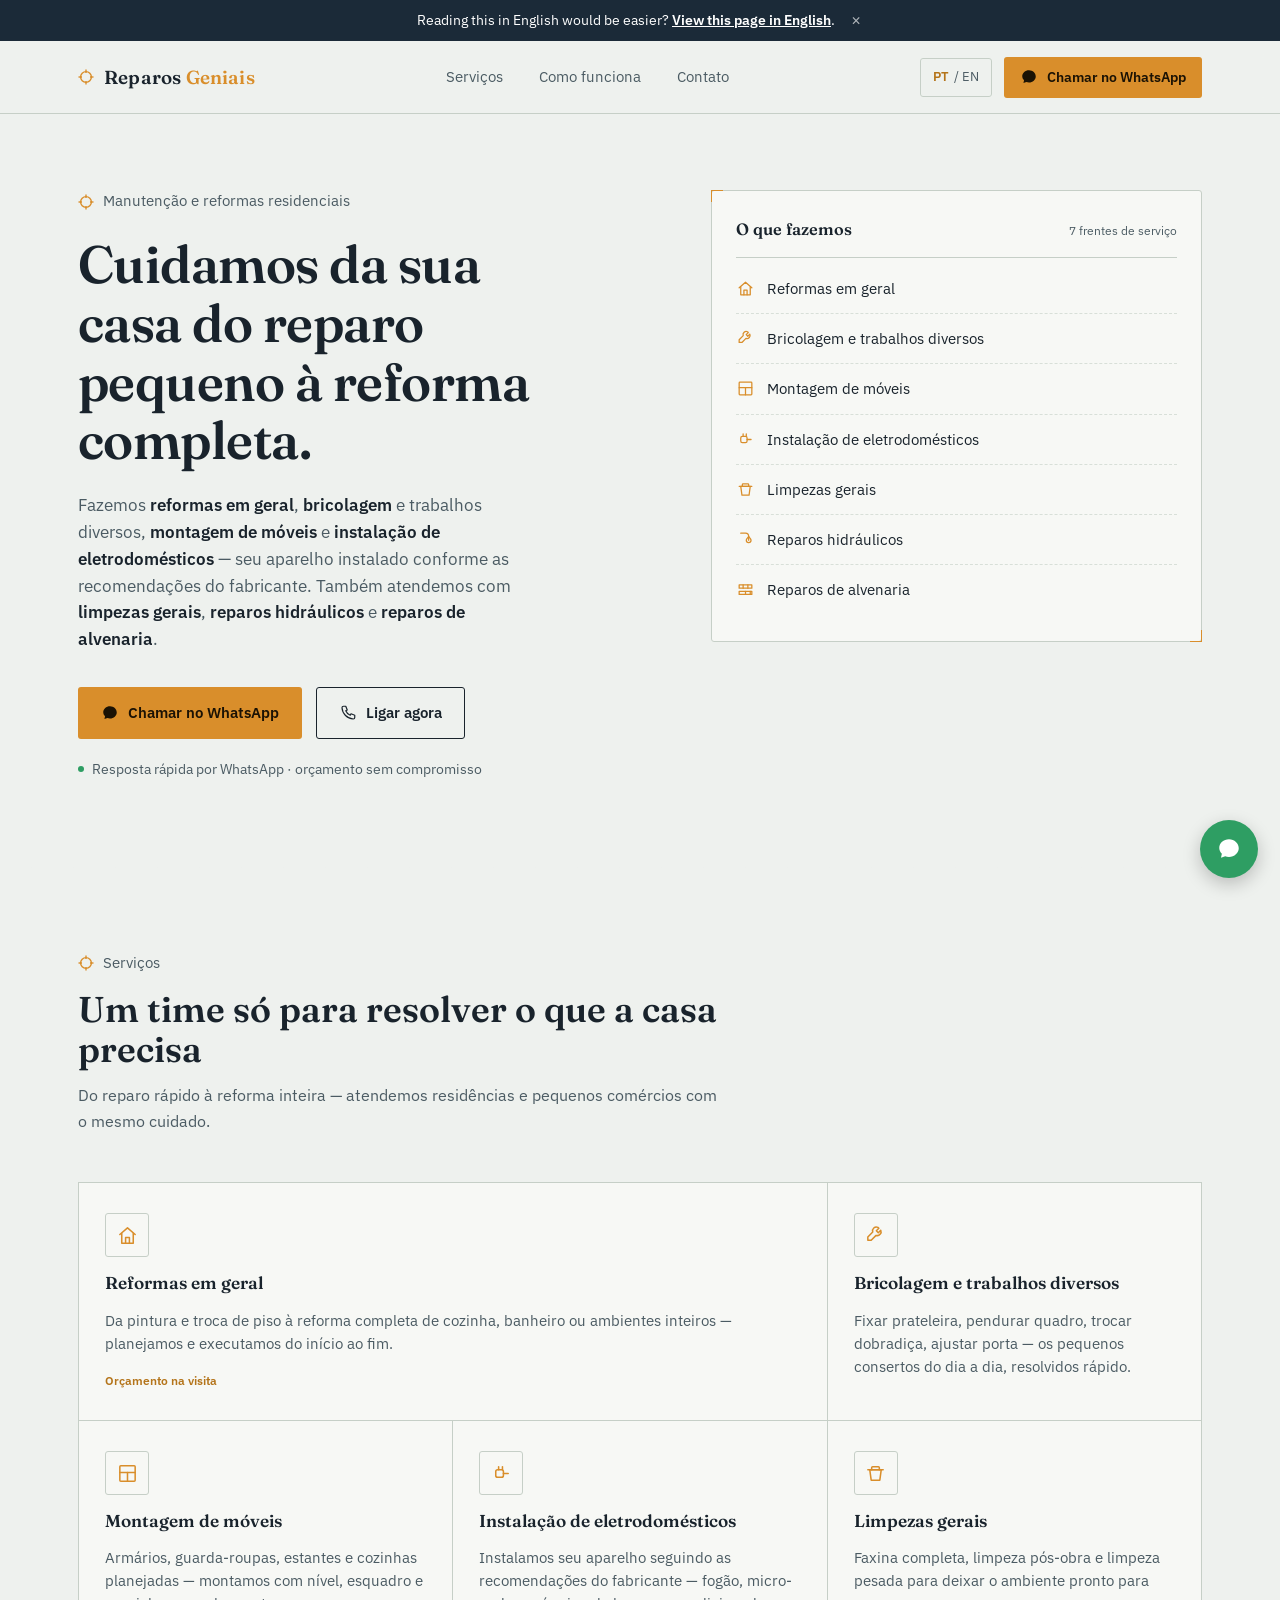
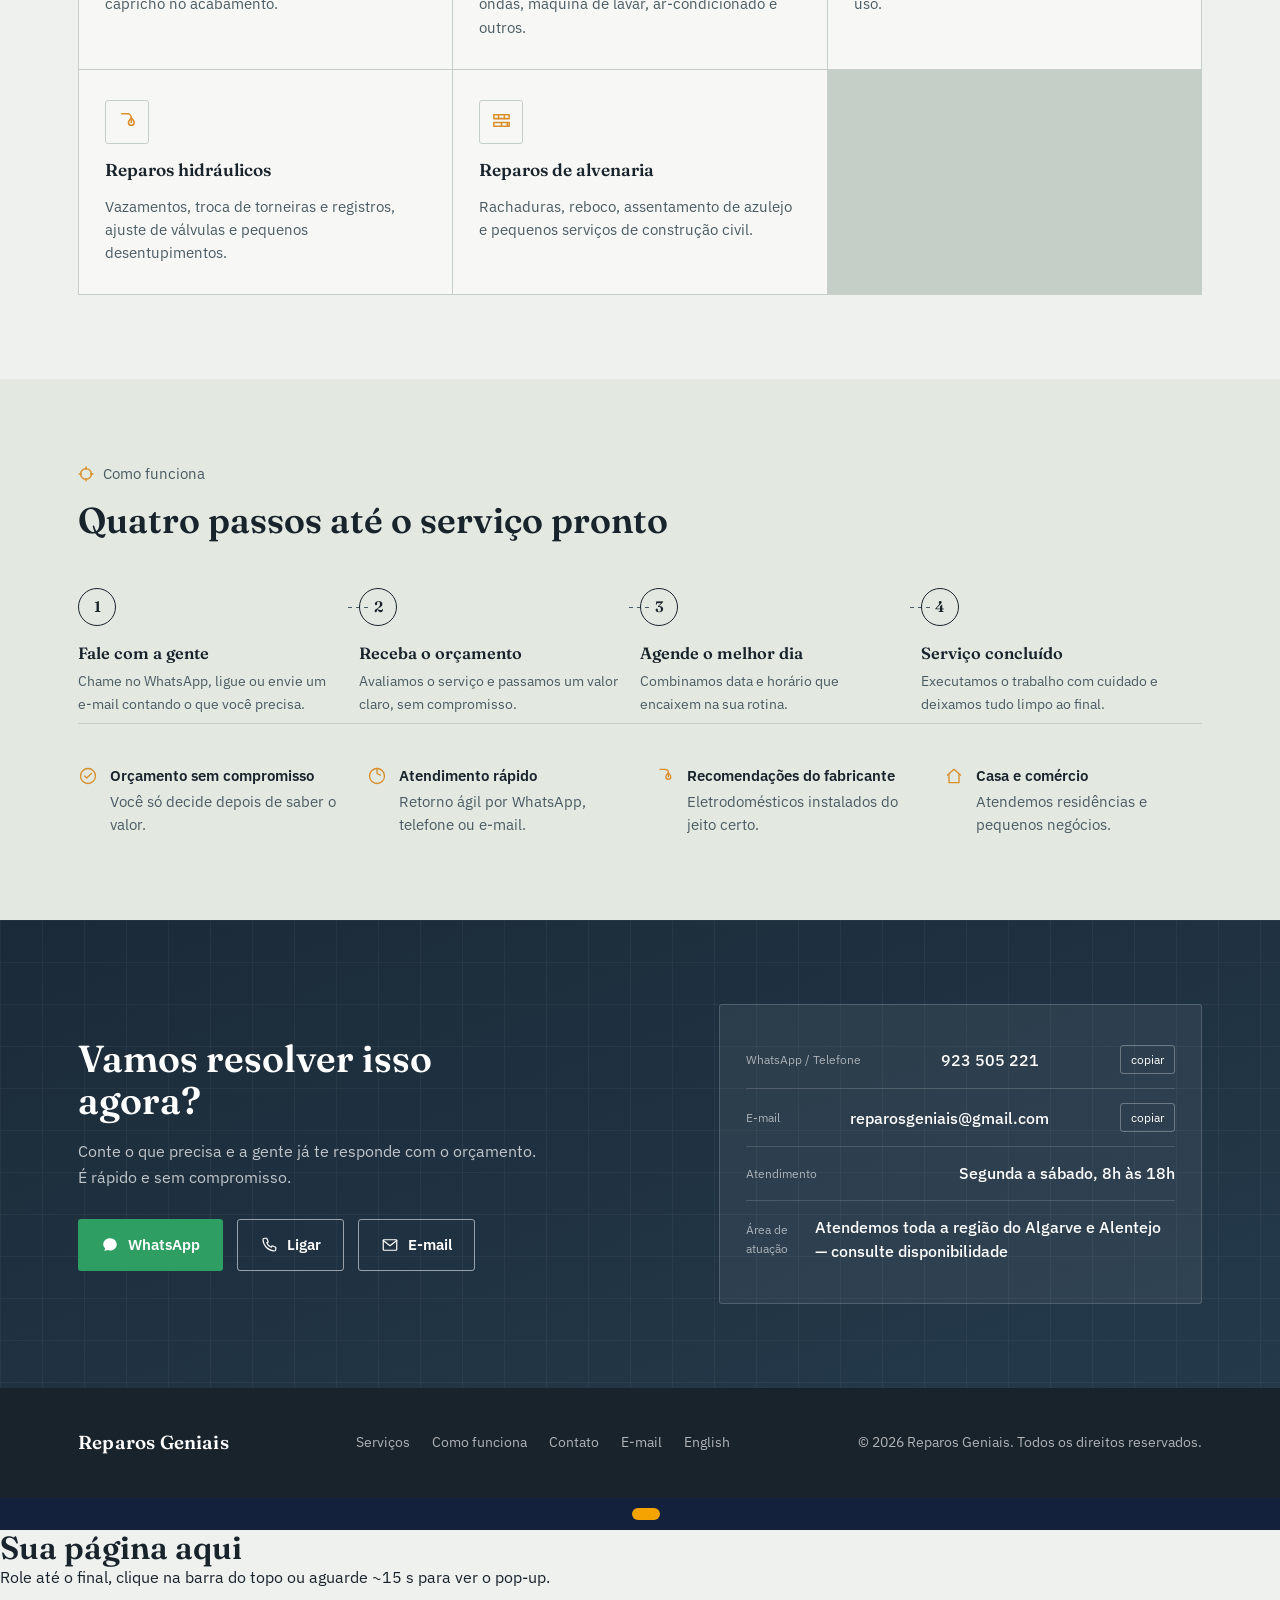
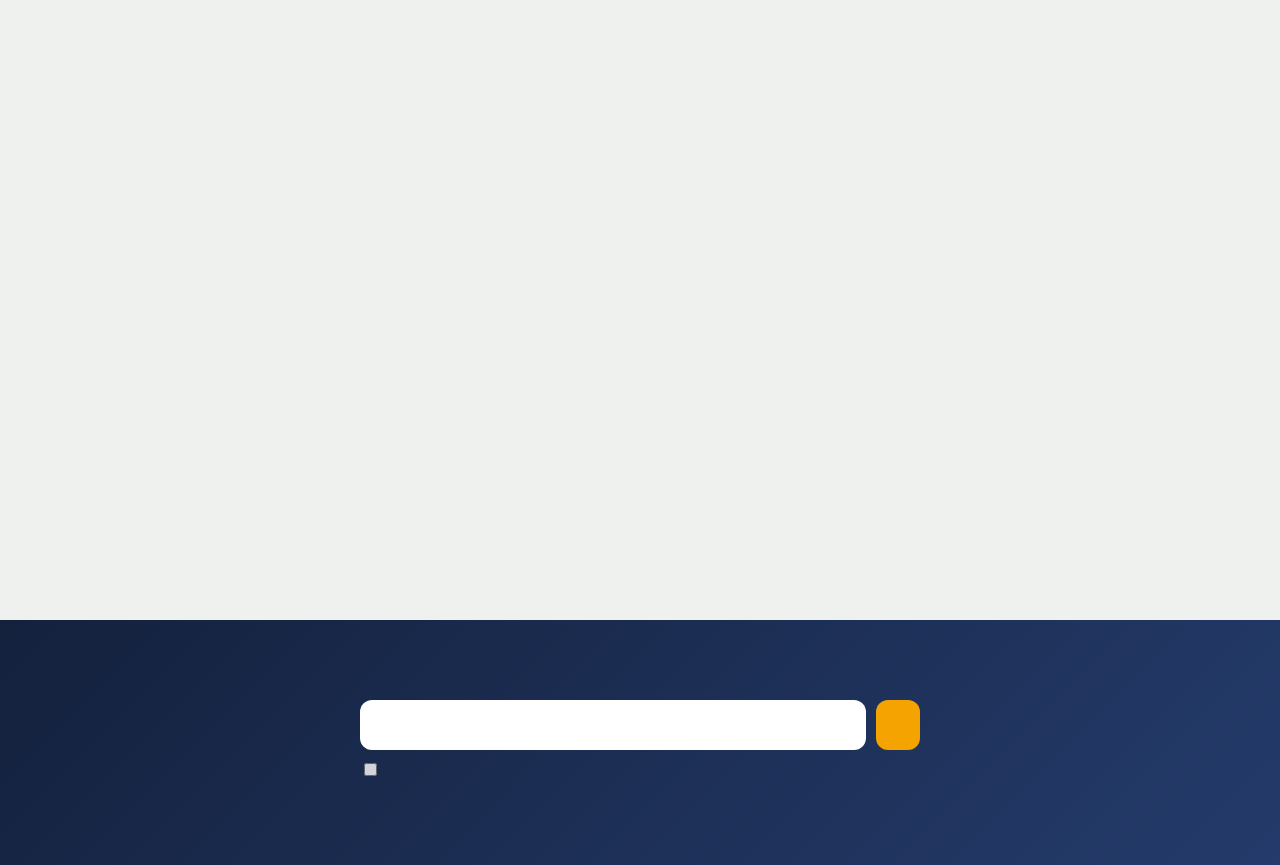
==== commit 60c70f4b: "Update index.html" ====
--- a/index.html
+++ b/index.html
@@ -429,5 +429,44 @@
     });
   })();
 </script>
-</body>
+<!-- ============ RG LEADS — HTML ============ -->
+<div class="rg-topbar" id="rgTop">
+  <span data-rg="topText"></span>
+  <button type="button" data-rg-open data-rg="topBtn"></button>
+</div>
+
+  <h1>Sua página aqui</h1>
+  <p>Role até o final, clique na barra do topo ou aguarde ~15 s para ver o pop-up.</p>
+  <div style="height:70vh"></div>
+</div>
+
+<section class="rg-cta" id="orcamento-email">
+  <div class="rg-cta-in">
+    <h2 data-rg="ctaTitle"></h2>
+    <p data-rg="ctaText"></p>
+    <form class="rg-form" data-rg-form novalidate>
+      <input type="email" name="email" autocomplete="email" required data-rg="ph" aria-label="E-mail">
+      <button type="submit" data-rg="ctaBtn"></button>
+      <label class="rg-consent"><input type="checkbox" name="consent" required><span data-rg="consent"></span></label>
+      <div class="rg-msg" role="status" aria-live="polite"></div>
+    </form>
+  </div>
+</section>
+
+<div class="rg-overlay" id="rgOverlay" role="dialog" aria-modal="true" aria-labelledby="rgTitle">
+  <div class="rg-modal">
+    <button class="rg-x" type="button" data-rg-close aria-label="Fechar">&times;</button>
+    <span class="rg-badge" data-rg="badge"></span>
+    <h3 id="rgTitle" data-rg="mTitle"></h3>
+    <p data-rg="mText"></p>
+    <ul class="rg-perks"><li data-rg="perk1"></li><li data-rg="perk2"></li><li data-rg="perk3"></li></ul>
+    <form data-rg-form novalidate>
+      <input type="email" name="email" autocomplete="email" required data-rg="ph" aria-label="E-mail">
+      <button class="rg-go" type="submit" data-rg="mBtn"></button>
+      <label class="rg-consent"><input type="checkbox" name="consent" required><span data-rg="consent"></span></label>
+      <div class="rg-msg" role="status" aria-live="polite"></div>
+    </form>
+  </div>
+</div>
+<!-- ============ /RG LEADS — HTML ============ --></body>
 </html>
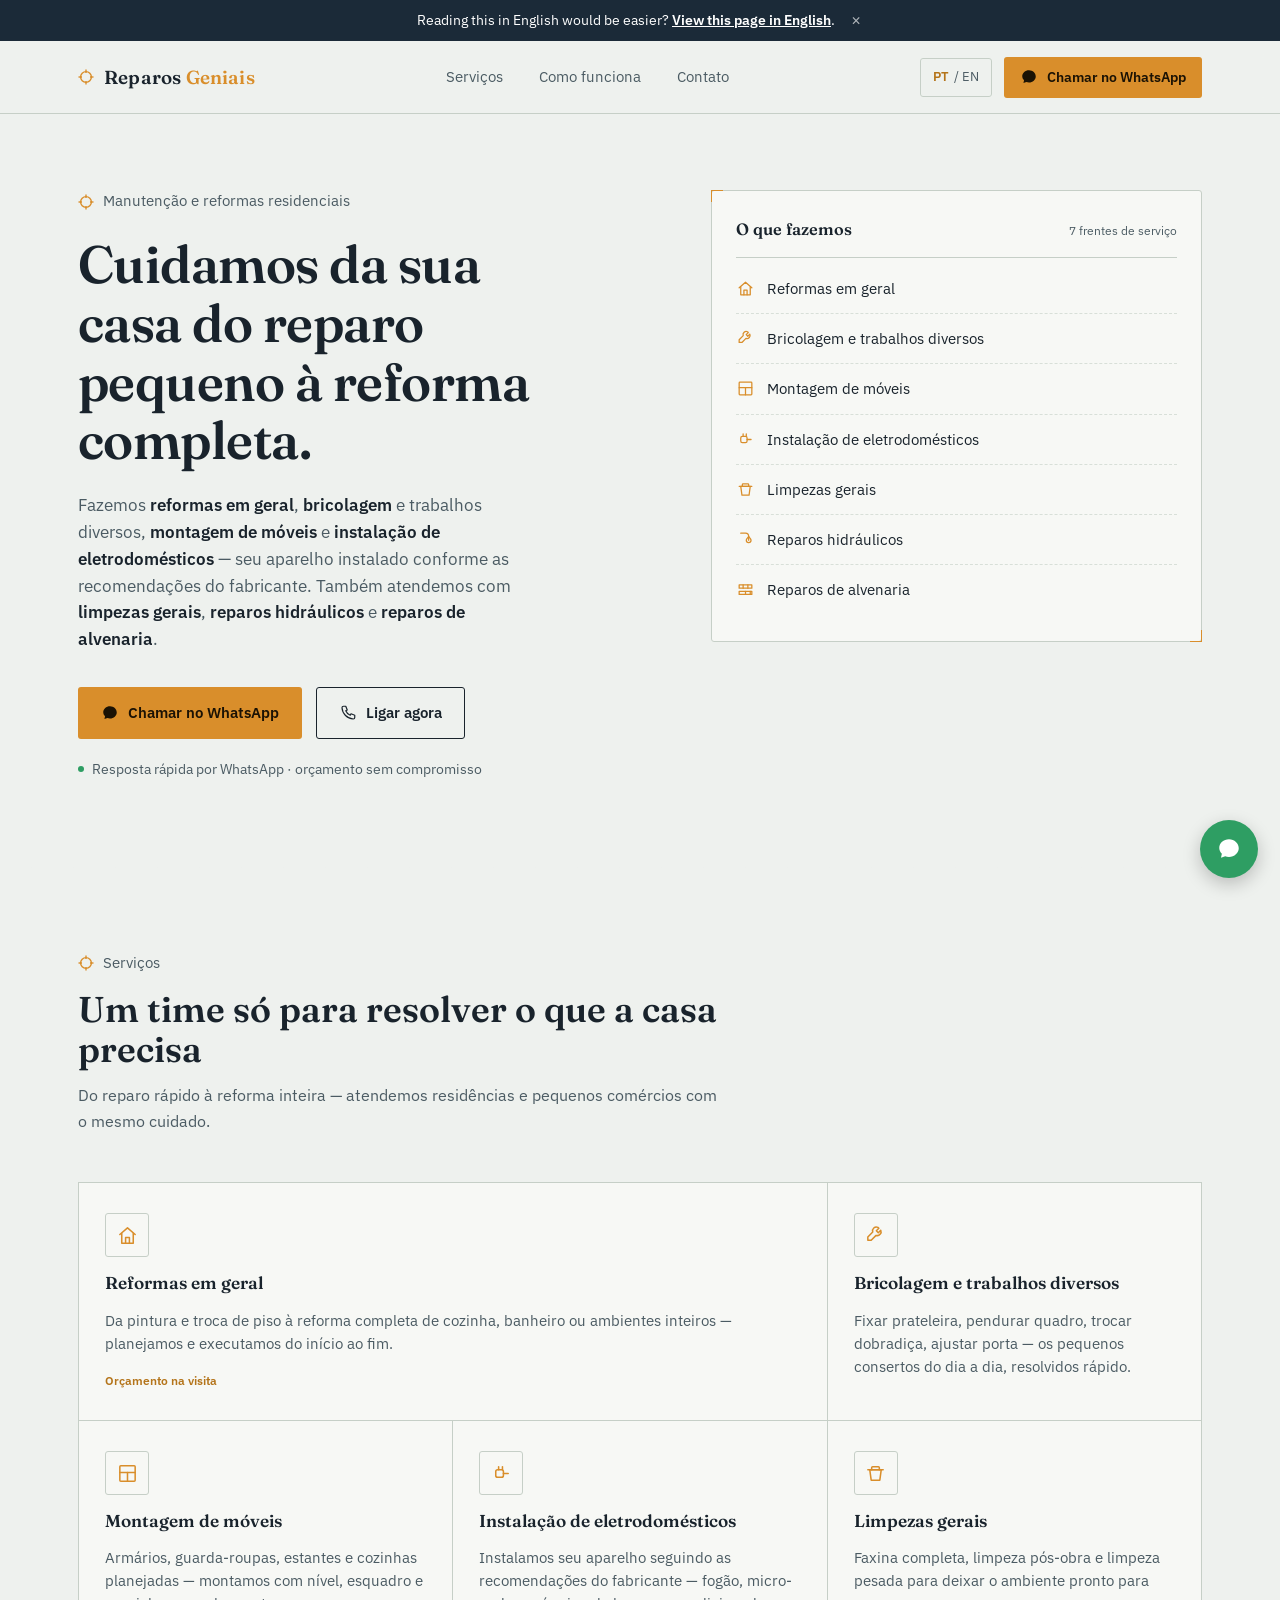
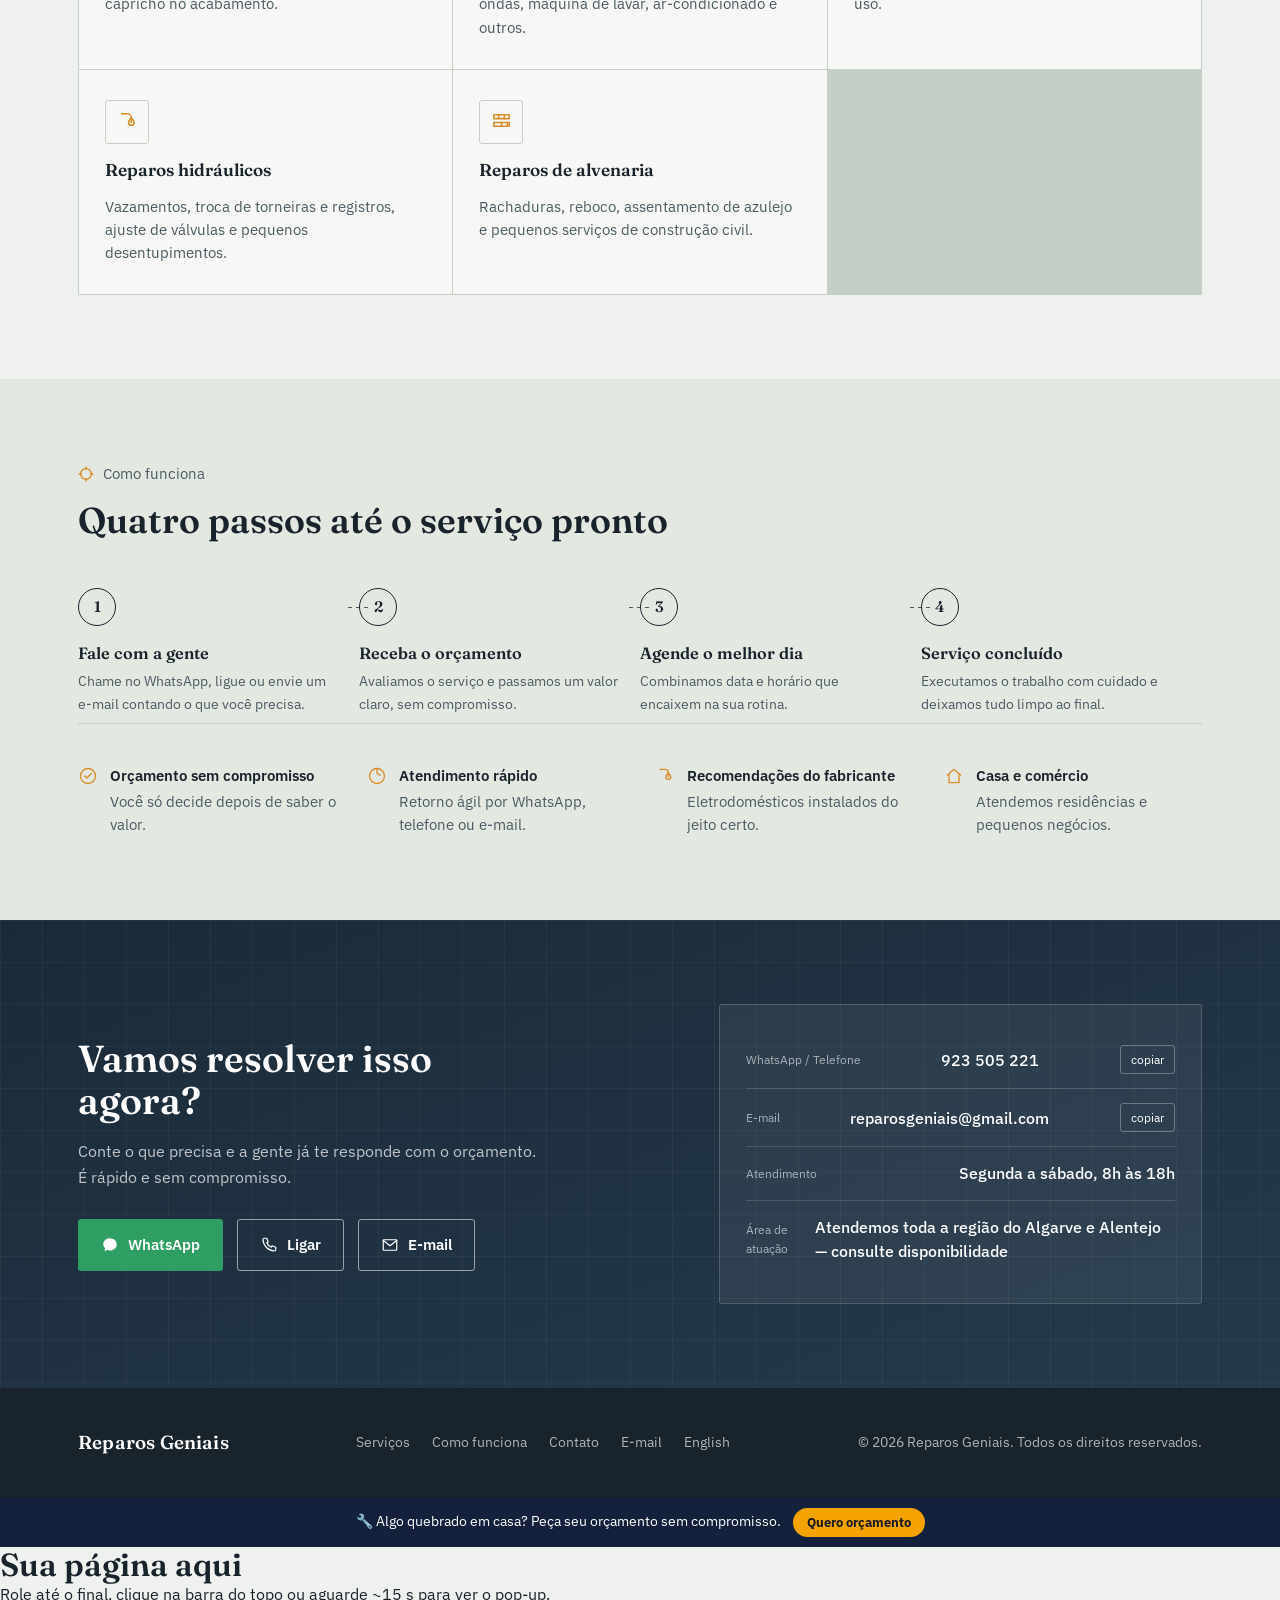
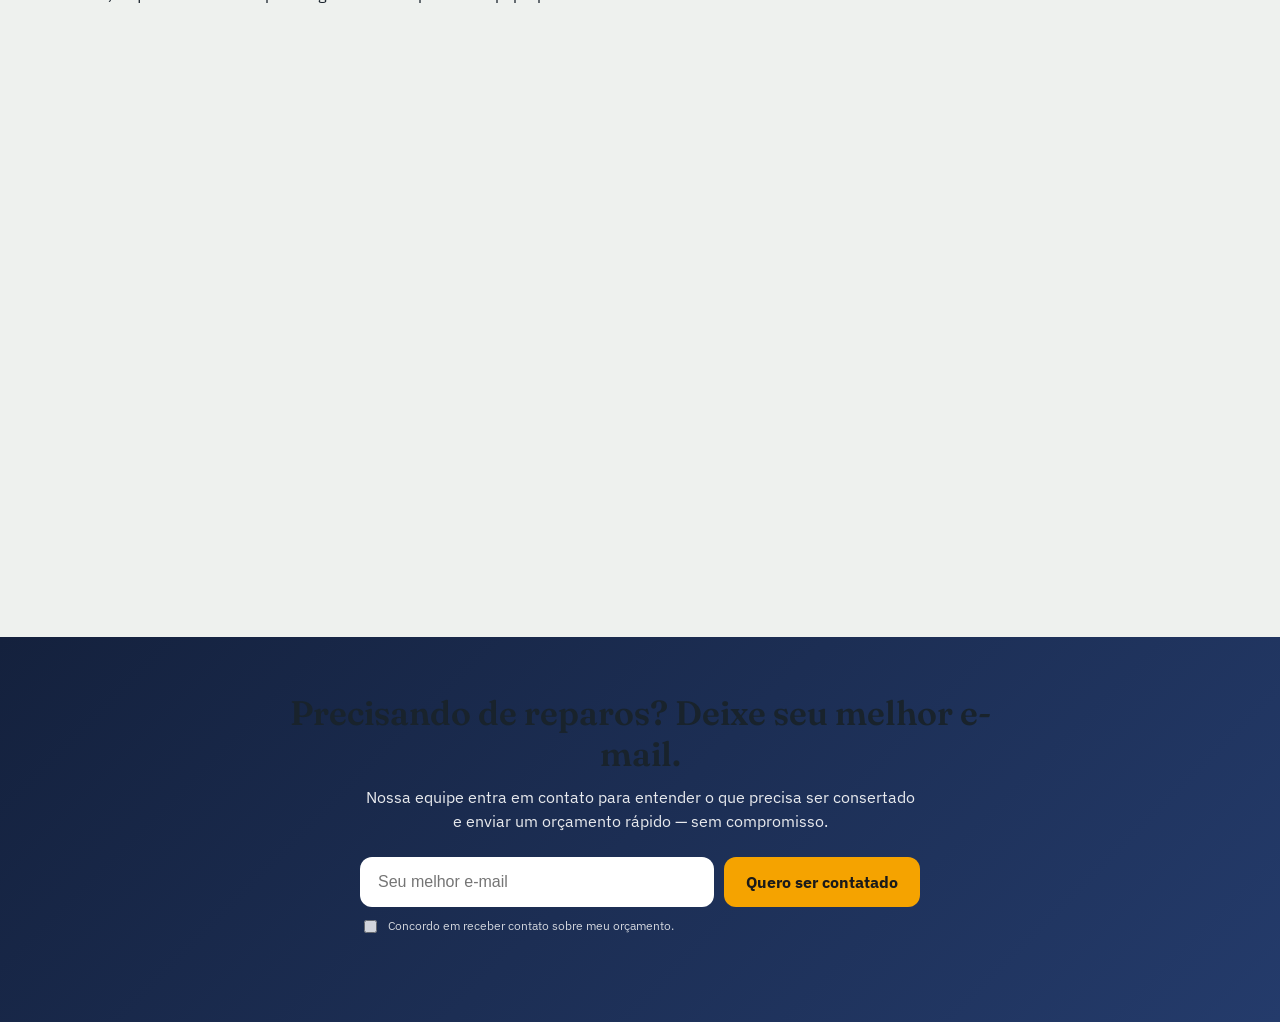
==== commit 574bc784: "Update index.html" ====
--- a/index.html
+++ b/index.html
@@ -468,5 +468,83 @@
     </form>
   </div>
 </div>
-<!-- ============ /RG LEADS — HTML ============ --></body>
+<!-- ============ /RG LEADS — HTML ============ --><script id="rg-leads-js">
+(function(){
+  // >>> COLE AQUI a URL do seu formulário (Formspree, Getform, Make/Zapier webhook...)
+  var LEADS_ENDPOINT = "https://formspree.io/f/myezjojn"; // ex.: "https://formspree.io/f/SEU_ID"
+  var SHOW_AFTER_MS = 15000; // pop-up automático após 15 s (0 = desativa)
+
+  var T = {
+    pt:{
+      topText:"🔧 Algo quebrado em casa? Peça seu orçamento sem compromisso.",topBtn:"Quero orçamento",
+      ctaTitle:"Precisando de reparos? Deixe seu melhor e-mail.",
+      ctaText:"Nossa equipe entra em contato para entender o que precisa ser consertado e enviar um orçamento rápido — sem compromisso.",
+      ph:"Seu melhor e-mail",ctaBtn:"Quero ser contatado",
+      consent:"Concordo em receber contato sobre meu orçamento.",
+      badge:"ORÇAMENTO GRATUITO",mTitle:"Precisa de reparos? Fale com a gente!",
+      mText:"Deixe seu melhor e-mail e um especialista entra em contato para resolver o seu problema.",
+      perk1:"✔ Resposta rápida",perk2:"✔ Sem compromisso",perk3:"✔ Profissionais de confiança",
+      mBtn:"Receber contato",bad:"Digite um e-mail válido.",cons:"Marque a caixa de concordância.",
+      ok:"Obrigado! Entraremos em contato em breve. ✅",err:"Não foi possível enviar. Tente novamente.",close:"Fechar"},
+    en:{
+      topText:"🔧 Something broken at home? Get a no-obligation quote.",topBtn:"Get a quote",
+      ctaTitle:"Need repairs? Leave your best email.",
+      ctaText:"Our team will get in touch to understand what needs fixing and send you a quick quote — no strings attached.",
+      ph:"Your best email",ctaBtn:"Contact me",
+      consent:"I agree to be contacted about my quote.",
+      badge:"FREE QUOTE",mTitle:"Need repairs? Let's talk!",
+      mText:"Drop your best email and a specialist will reach out to solve your problem.",
+      perk1:"✔ Fast reply",perk2:"✔ No obligation",perk3:"✔ Trusted professionals",
+      mBtn:"Get in touch",bad:"Please enter a valid email.",cons:"Please tick the consent box.",
+      ok:"Thank you! We'll be in touch soon. ✅",err:"Could not send. Please try again.",close:"Close"}
+  };
+  var lang=(document.documentElement.lang||"pt").toLowerCase().indexOf("en")===0?"en":"pt";
+  var t=T[lang];
+
+  document.querySelectorAll("[data-rg]").forEach(function(el){
+    var k=el.getAttribute("data-rg");
+    if(k==="ph") el.placeholder=t.ph; else el.textContent=t[k];
+  });
+  var ov=document.getElementById("rgOverlay"), shown=false, lastFocus=null;
+  try{ shown = sessionStorage.getItem("rgShown")==="1"; }catch(e){}
+
+  function open(){
+    lastFocus=document.activeElement; ov.classList.add("open");
+    try{sessionStorage.setItem("rgShown","1");}catch(e){} shown=true;
+    setTimeout(function(){ov.querySelector("input[type=email]").focus();},50);
+  }
+  function close(){ ov.classList.remove("open"); if(lastFocus) lastFocus.focus(); }
+  document.querySelectorAll("[data-rg-open]").forEach(function(b){b.addEventListener("click",open)});
+  document.querySelectorAll("[data-rg-close]").forEach(function(b){b.setAttribute("aria-label",t.close);b.addEventListener("click",close)});
+  ov.addEventListener("click",function(e){if(e.target===ov)close()});
+  document.addEventListener("keydown",function(e){if(e.key==="Escape")close()});
+
+  // Gatilhos automáticos (1x por sessão): tempo e intenção de saída
+  if(!shown && SHOW_AFTER_MS>0) setTimeout(function(){if(!shown)open()},SHOW_AFTER_MS);
+  document.addEventListener("mouseout",function(e){
+    if(!shown && e.clientY<=0 && !e.relatedTarget) open();
+  });
+
+  document.querySelectorAll("[data-rg-form]").forEach(function(form){
+    var msg=form.querySelector(".rg-msg"), btn=form.querySelector("button[type=submit]");
+    form.addEventListener("submit",function(e){
+      e.preventDefault();
+      var email=form.email.value.trim();
+      msg.className="rg-msg";
+      if(!/^[^\s@]+@[^\s@]+\.[^\s@]{2,}$/.test(email)){msg.textContent=t.bad;msg.classList.add("err");return;}
+      if(!form.consent.checked){msg.textContent=t.cons;msg.classList.add("err");return;}
+      btn.disabled=true;
+      var payload={email:email,lang:lang,page:location.href,source:form.closest(".rg-modal")?"popup":"rodape",date:new Date().toISOString()};
+      var send = LEADS_ENDPOINT
+        ? fetch(LEADS_ENDPOINT,{method:"POST",headers:{"Content-Type":"application/json","Accept":"application/json"},body:JSON.stringify(payload)}).then(function(r){if(!r.ok)throw 0})
+        : Promise.resolve(); // sem endpoint: modo demonstração (nada é enviado)
+      send.then(function(){
+        msg.textContent=t.ok;msg.classList.add("ok");form.reset();
+        if(form.closest(".rg-modal")) setTimeout(close,2200);
+      }).catch(function(){msg.textContent=t.err;msg.classList.add("err");})
+        .then(function(){btn.disabled=false;});
+    });
+  });
+})();
+</script></body>
 </html>
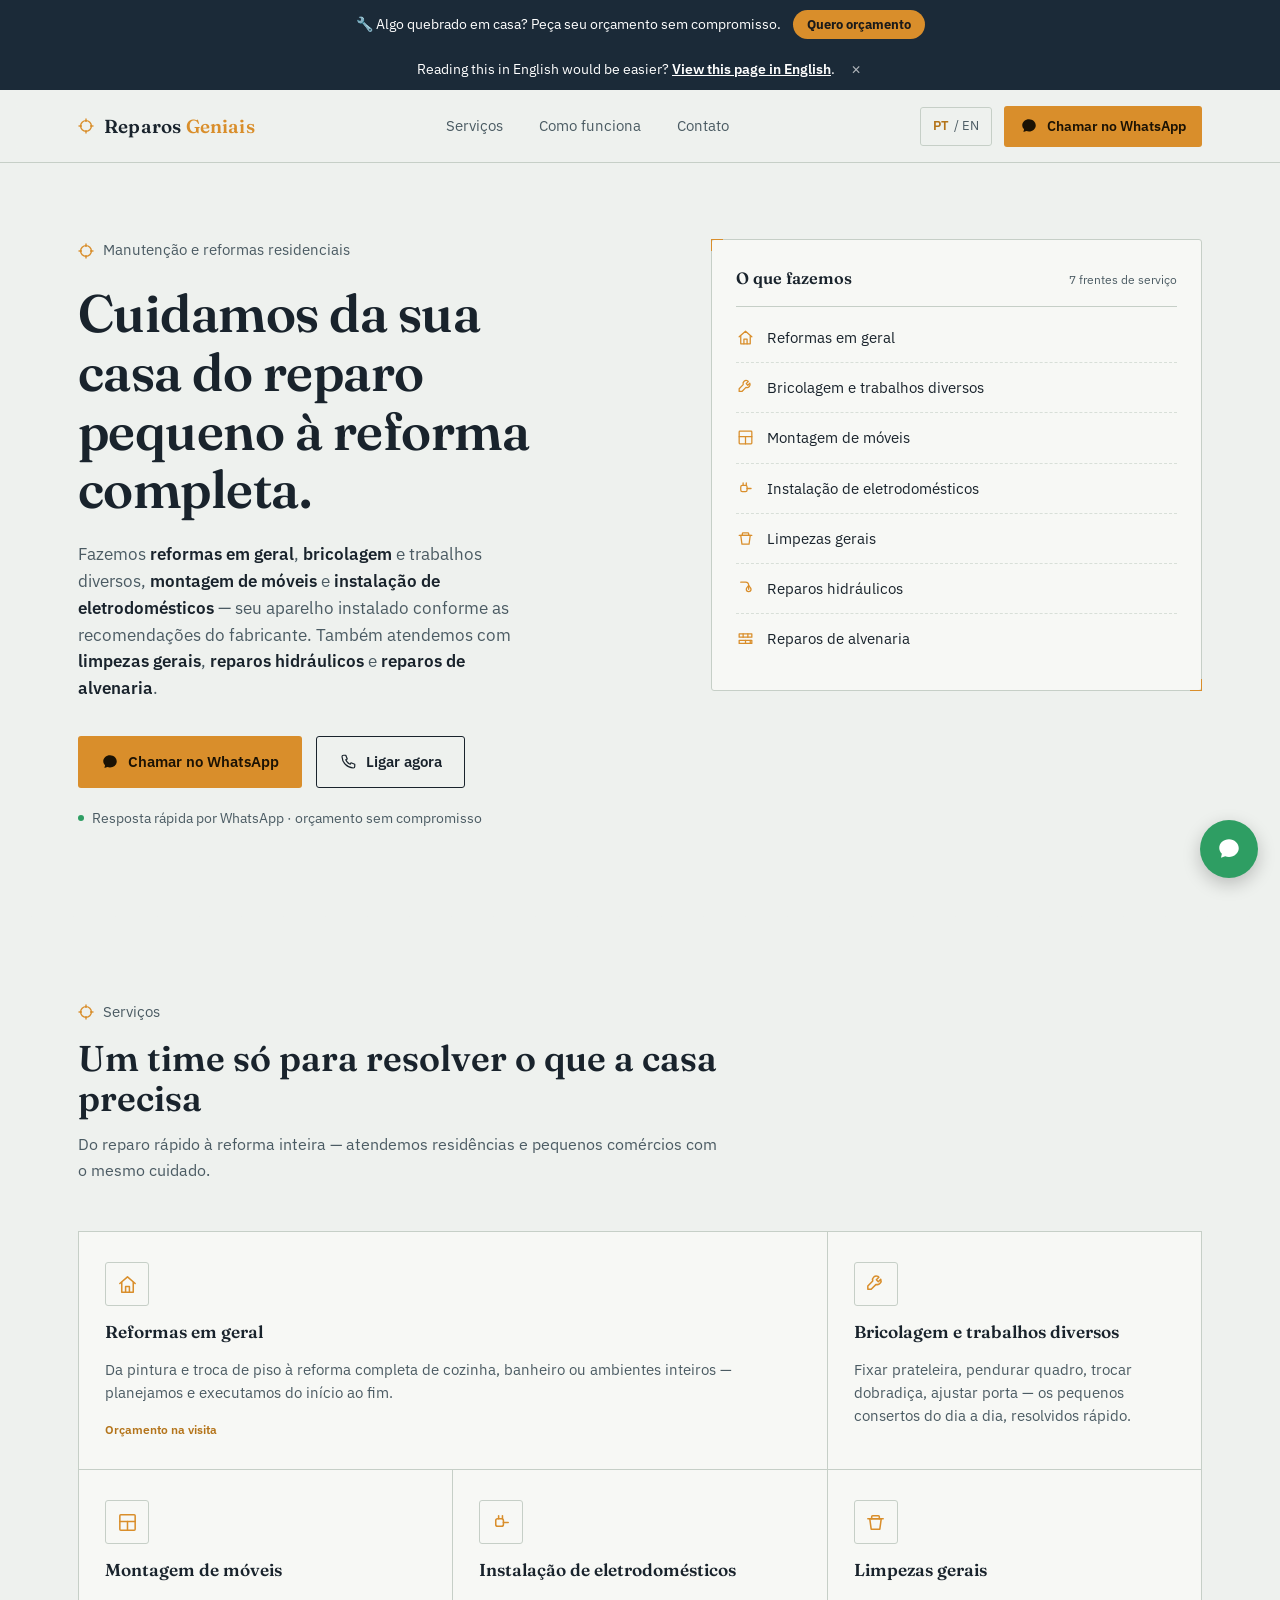
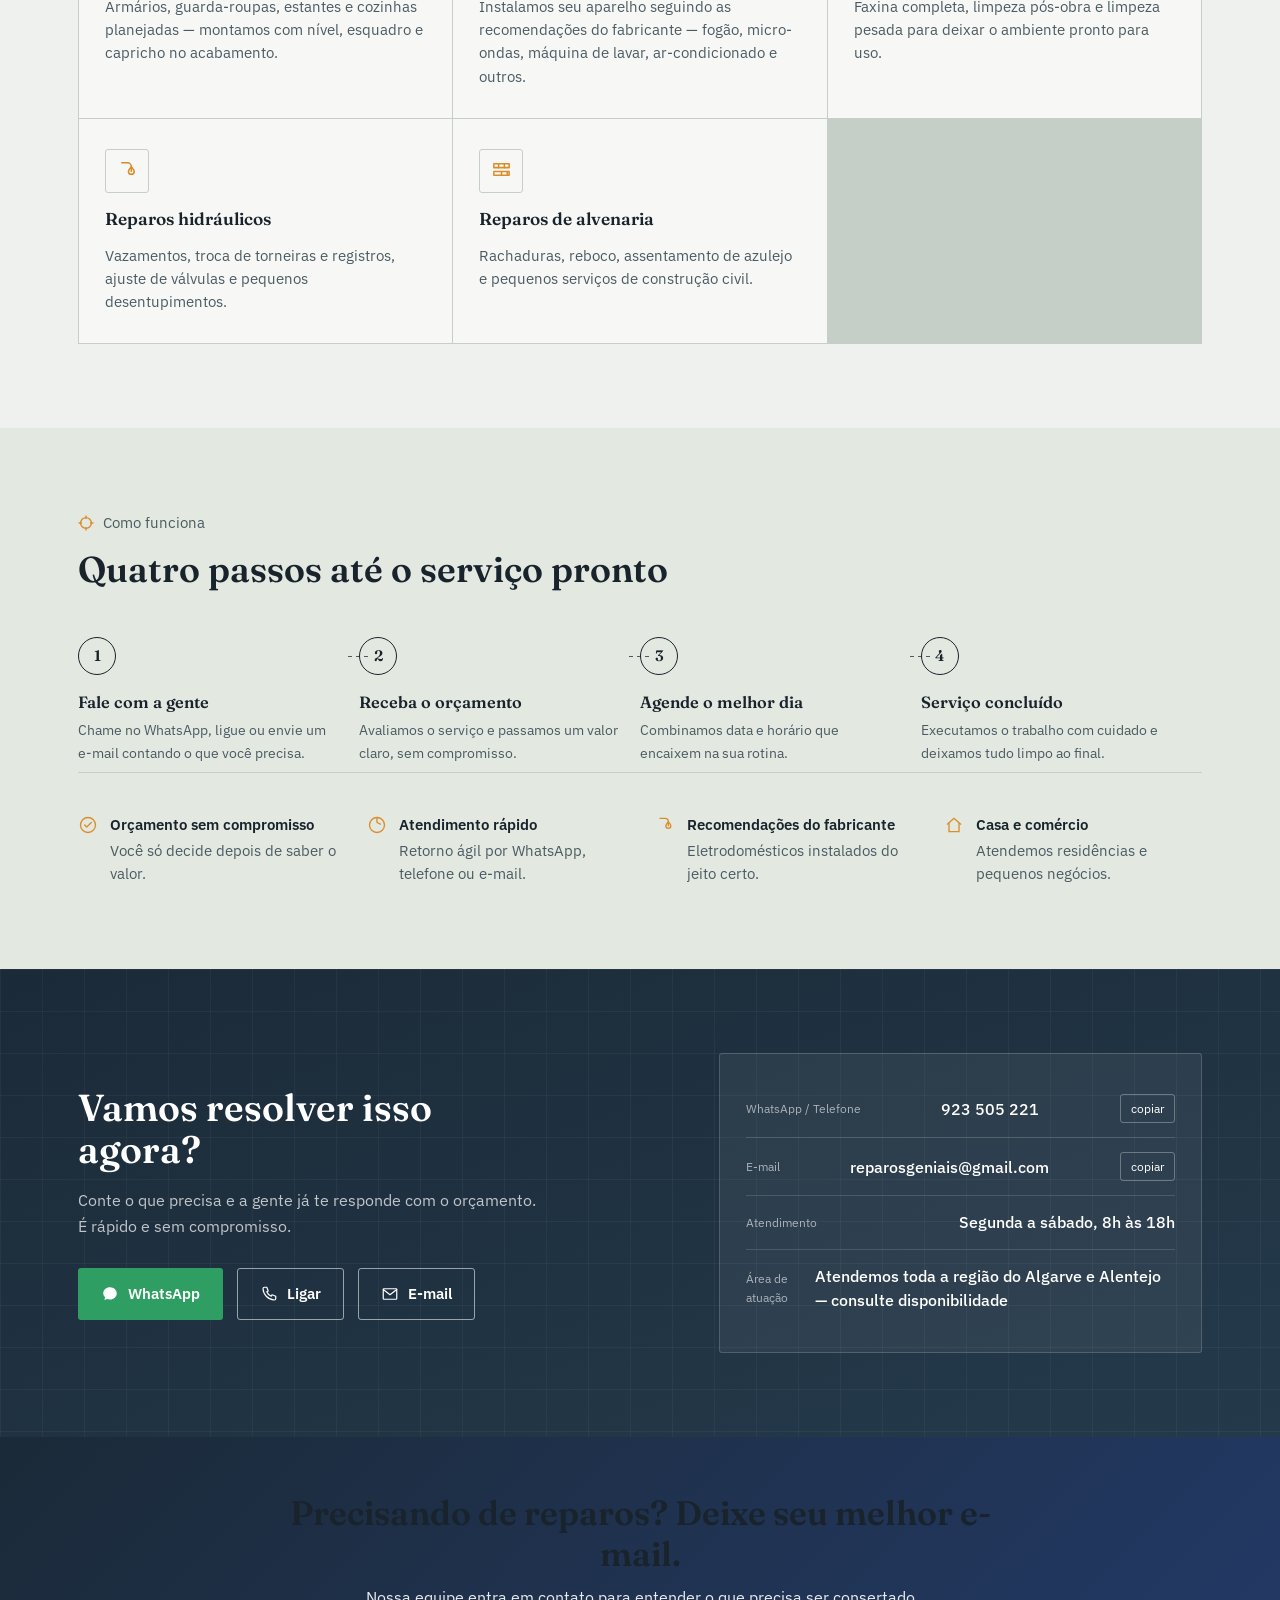
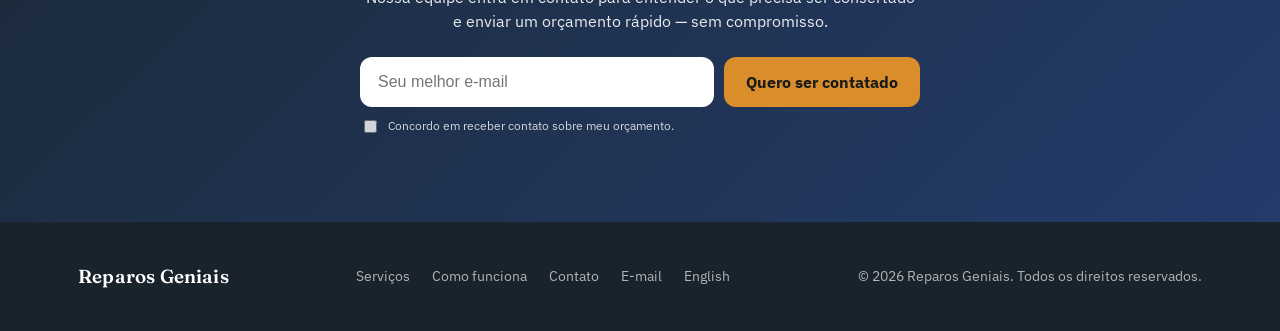
==== commit e12dc3e4: "Update index.html" ====
--- a/index.html
+++ b/index.html
@@ -1,10 +1,38 @@
 <!DOCTYPE html>
 <html lang="pt-BR">
-<head><style id="rg-leads-css">
+<head>
+<meta charset="UTF-8">
+<meta name="viewport" content="width=device-width, initial-scale=1">
+<title>Reparos Geniais — Reformas, reparos e montagens para sua casa</title>
+<meta name="description" content="Reformas em geral, bricolagem, montagem de móveis, instalação de eletrodomésticos, limpezas gerais, reparos hidráulicos e de alvenaria. Peça seu orçamento por WhatsApp, telefone ou e-mail.">
+<meta name="theme-color" content="#1B2A38">
+
+<!-- Open Graph -->
+<meta property="og:title" content="Reparos Geniais — Reformas, reparos e montagens">
+<meta property="og:description" content="Cuidamos da sua casa: reformas, bricolagem, montagem de móveis, instalação de eletrodomésticos, limpezas, hidráulica e alvenaria.">
+<meta property="og:type" content="website">
+<meta property="og:locale" content="pt_BR">
+<meta property="og:locale:alternate" content="en_US">
+
+<!-- SEO multilíngue: troque "https://SEU-DOMINIO" pela URL real depois do deploy na Vercel. -->
+<link rel="alternate" hreflang="pt-BR" href="https://SEU-DOMINIO/">
+<link rel="alternate" hreflang="en" href="https://SEU-DOMINIO/en/">
+<link rel="alternate" hreflang="x-default" href="https://SEU-DOMINIO/">
+<link rel="canonical" href="https://SEU-DOMINIO/">
+
+<!-- Favicon simples via SVG inline -->
+<link rel="icon" href="data:image/svg+xml,%3Csvg xmlns='http://www.w3.org/2000/svg' viewBox='0 0 24 24'%3E%3Crect width='24' height='24' rx='5' fill='%231B2A38'/%3E%3Cpath d='M14.5 4.5a4 4 0 0 0-5.4 4.9L4 14.5V18h3.5l5.1-5.1a4 4 0 0 0 4.9-5.4l-2.6 2.6-2-2 2.6-2.6z' fill='%23D98E2B'/%3E%3C/svg%3E">
+
+<link rel="preconnect" href="https://fonts.googleapis.com">
+<link rel="preconnect" href="https://fonts.gstatic.com" crossorigin>
+<link href="https://fonts.googleapis.com/css2?family=Fraunces:opsz,wght@9..144,400;9..144,500;9..144,600;9..144,700&family=IBM+Plex+Sans:wght@400;500;600;700&display=swap" rel="stylesheet">
+<link rel="stylesheet" href="styles.css">
+
+<style id="rg-leads-css">
 :root{
-  --rg-primary:#f5a300;      /* cor de destaque — combine com seu styles.css */
-  --rg-primary-dark:#c98500;
-  --rg-ink:#14213d;
+  --rg-primary:#D98E2B;
+  --rg-primary-dark:#b87519;
+  --rg-ink:#1B2A38;
   --rg-bg:#ffffff;
   --rg-muted:#5b6478;
   --rg-line:#e4e7ee;
@@ -12,16 +40,14 @@
 @media (prefers-color-scheme:dark){
   :root:not([data-theme="light"]){--rg-bg:#1b2033;--rg-ink:#f3f5fa;--rg-muted:#a4adc4;--rg-line:#2d3450}
 }
-body{margin:0;font-family:system-ui,-apple-system,"Segoe UI",Roboto,sans-serif;background:#f4f6fb;color:#222}
-.demo{max-width:720px;margin:0 auto;padding:80px 20px;text-align:center}
 
 /* Barra do topo */
-.rg-topbar{background:var(--rg-ink);color:#fff;font-size:14px;padding:10px 16px;display:flex;gap:12px;justify-content:center;align-items:center;flex-wrap:wrap;text-align:center}
+.rg-topbar{background:#1B2A38;color:#fff;font-size:14px;padding:10px 16px;display:flex;gap:12px;justify-content:center;align-items:center;flex-wrap:wrap;text-align:center}
 .rg-topbar button{background:var(--rg-primary);color:#1a1a1a;border:0;border-radius:999px;padding:6px 14px;font-weight:700;cursor:pointer;font-size:13px}
 .rg-topbar button:hover{background:var(--rg-primary-dark);color:#fff}
 
-/* Bloco inferior */
-.rg-cta{background:linear-gradient(135deg,var(--rg-ink),#243b6b);color:#fff;padding:56px 20px}
+/* Bloco antes do rodapé */
+.rg-cta{background:linear-gradient(135deg,#1B2A38,#243b6b);color:#fff;padding:56px 20px}
 .rg-cta-in{max-width:760px;margin:0 auto;text-align:center}
 .rg-cta h2{margin:0 0 10px;font-size:clamp(24px,4vw,34px);line-height:1.2}
 .rg-cta p{margin:0 auto 24px;max-width:560px;opacity:.9;line-height:1.5}
@@ -54,35 +80,14 @@
 @keyframes rgpop{from{transform:translateY(14px) scale(.97);opacity:0}to{transform:none;opacity:1}}
 @media (prefers-reduced-motion:reduce){.rg-overlay.open,.rg-modal{animation:none}}
 </style>
-<meta charset="UTF-8">
-<meta name="viewport" content="width=device-width, initial-scale=1">
-<title>Reparos Geniais — Reformas, reparos e montagens para sua casa</title>
-<meta name="description" content="Reformas em geral, bricolagem, montagem de móveis, instalação de eletrodomésticos, limpezas gerais, reparos hidráulicos e de alvenaria. Peça seu orçamento por WhatsApp, telefone ou e-mail.">
-<meta name="theme-color" content="#1B2A38">
-
-<!-- Open Graph -->
-<meta property="og:title" content="Reparos Geniais — Reformas, reparos e montagens">
-<meta property="og:description" content="Cuidamos da sua casa: reformas, bricolagem, montagem de móveis, instalação de eletrodomésticos, limpezas, hidráulica e alvenaria.">
-<meta property="og:type" content="website">
-<meta property="og:locale" content="pt_BR">
-<meta property="og:locale:alternate" content="en_US">
-
-<!-- SEO multilíngue: diz ao Google que existe uma versão em inglês desta mesma página.
-     Troque "https://SEU-DOMINIO" pela URL real depois do deploy na Vercel. -->
-<link rel="alternate" hreflang="pt-BR" href="https://SEU-DOMINIO/">
-<link rel="alternate" hreflang="en" href="https://SEU-DOMINIO/en/">
-<link rel="alternate" hreflang="x-default" href="https://SEU-DOMINIO/">
-<link rel="canonical" href="https://SEU-DOMINIO/">
-
-<!-- Favicon simples via SVG inline -->
-<link rel="icon" href="data:image/svg+xml,%3Csvg xmlns='http://www.w3.org/2000/svg' viewBox='0 0 24 24'%3E%3Crect width='24' height='24' rx='5' fill='%231B2A38'/%3E%3Cpath d='M14.5 4.5a4 4 0 0 0-5.4 4.9L4 14.5V18h3.5l5.1-5.1a4 4 0 0 0 4.9-5.4l-2.6 2.6-2-2 2.6-2.6z' fill='%23D98E2B'/%3E%3C/svg%3E">
-
-<link rel="preconnect" href="https://fonts.googleapis.com">
-<link rel="preconnect" href="https://fonts.gstatic.com" crossorigin>
-<link href="https://fonts.googleapis.com/css2?family=Fraunces:opsz,wght@9..144,400;9..144,500;9..144,600;9..144,700&family=IBM+Plex+Sans:wght@400;500;600;700&display=swap" rel="stylesheet">
-<link rel="stylesheet" href="styles.css">
 </head>
 <body>
+
+<!-- Barra de orçamento no topo -->
+<div class="rg-topbar" id="rgTop">
+  <span data-rg="topText"></span>
+  <button type="button" data-rg-open data-rg="topBtn"></button>
+</div>
 
 <!-- Aviso automático para quem chega com o navegador em outro idioma -->
 <div class="lang-banner" id="langBanner">
@@ -342,6 +347,22 @@
     </div>
   </div>
 </section>
+
+<!-- ============================================================
+     CAPTURA DE E-MAIL (antes do rodapé)
+     ============================================================ -->
+<section class="rg-cta" id="orcamento-email">
+  <div class="rg-cta-in">
+    <h2 data-rg="ctaTitle"></h2>
+    <p data-rg="ctaText"></p>
+    <form class="rg-form" data-rg-form novalidate>
+      <input type="email" name="email" autocomplete="email" required data-rg="ph" aria-label="E-mail">
+      <button type="submit" data-rg="ctaBtn"></button>
+      <label class="rg-consent"><input type="checkbox" name="consent" required><span data-rg="consent"></span></label>
+      <div class="rg-msg" role="status" aria-live="polite"></div>
+    </form>
+  </div>
+</section>
 </main>
 
 <!-- ============================================================
@@ -366,6 +387,23 @@
   <span class="ring" aria-hidden="true"></span>
   <svg viewBox="0 0 24 24" fill="currentColor"><path d="M12 3C7 3 3 6.6 3 11c0 2 .9 3.9 2.4 5.3L4.6 20l3.9-1.3c1 .4 2.2.6 3.5.6 5 0 9-3.6 9-8S17 3 12 3z"/></svg>
 </a>
+
+<!-- Pop-up de captura -->
+<div class="rg-overlay" id="rgOverlay" role="dialog" aria-modal="true" aria-labelledby="rgTitle">
+  <div class="rg-modal">
+    <button class="rg-x" type="button" data-rg-close aria-label="Fechar">&times;</button>
+    <span class="rg-badge" data-rg="badge"></span>
+    <h3 id="rgTitle" data-rg="mTitle"></h3>
+    <p data-rg="mText"></p>
+    <ul class="rg-perks"><li data-rg="perk1"></li><li data-rg="perk2"></li><li data-rg="perk3"></li></ul>
+    <form data-rg-form novalidate>
+      <input type="email" name="email" autocomplete="email" required data-rg="ph" aria-label="E-mail">
+      <button class="rg-go" type="submit" data-rg="mBtn"></button>
+      <label class="rg-consent"><input type="checkbox" name="consent" required><span data-rg="consent"></span></label>
+      <div class="rg-msg" role="status" aria-live="polite"></div>
+    </form>
+  </div>
+</div>
 
 <!-- Dados de contato compartilhados entre PT e EN: edite em config.js -->
 <script src="config.js"></script>
@@ -418,60 +456,22 @@
   // ainda não tiver dispensado o aviso, sugerimos a versão em inglês.
   (function(){
     const banner = document.getElementById("langBanner");
-    const dismissed = localStorage.getItem("rg-lang-banner-dismissed");
+    let dismissed = null;
+    try{ dismissed = localStorage.getItem("rg-lang-banner-dismissed"); }catch(e){}
     const browserLang = (navigator.language || "").toLowerCase();
     if (!dismissed && !browserLang.startsWith("pt")) {
       banner.classList.add("show");
     }
     document.getElementById("closeLangBanner").addEventListener("click", () => {
       banner.classList.remove("show");
-      localStorage.setItem("rg-lang-banner-dismissed", "1");
+      try{ localStorage.setItem("rg-lang-banner-dismissed", "1"); }catch(e){}
     });
   })();
 </script>
-<!-- ============ RG LEADS — HTML ============ -->
-<div class="rg-topbar" id="rgTop">
-  <span data-rg="topText"></span>
-  <button type="button" data-rg-open data-rg="topBtn"></button>
-</div>
-
-  <h1>Sua página aqui</h1>
-  <p>Role até o final, clique na barra do topo ou aguarde ~15 s para ver o pop-up.</p>
-  <div style="height:70vh"></div>
-</div>
-
-<section class="rg-cta" id="orcamento-email">
-  <div class="rg-cta-in">
-    <h2 data-rg="ctaTitle"></h2>
-    <p data-rg="ctaText"></p>
-    <form class="rg-form" data-rg-form novalidate>
-      <input type="email" name="email" autocomplete="email" required data-rg="ph" aria-label="E-mail">
-      <button type="submit" data-rg="ctaBtn"></button>
-      <label class="rg-consent"><input type="checkbox" name="consent" required><span data-rg="consent"></span></label>
-      <div class="rg-msg" role="status" aria-live="polite"></div>
-    </form>
-  </div>
-</section>
-
-<div class="rg-overlay" id="rgOverlay" role="dialog" aria-modal="true" aria-labelledby="rgTitle">
-  <div class="rg-modal">
-    <button class="rg-x" type="button" data-rg-close aria-label="Fechar">&times;</button>
-    <span class="rg-badge" data-rg="badge"></span>
-    <h3 id="rgTitle" data-rg="mTitle"></h3>
-    <p data-rg="mText"></p>
-    <ul class="rg-perks"><li data-rg="perk1"></li><li data-rg="perk2"></li><li data-rg="perk3"></li></ul>
-    <form data-rg-form novalidate>
-      <input type="email" name="email" autocomplete="email" required data-rg="ph" aria-label="E-mail">
-      <button class="rg-go" type="submit" data-rg="mBtn"></button>
-      <label class="rg-consent"><input type="checkbox" name="consent" required><span data-rg="consent"></span></label>
-      <div class="rg-msg" role="status" aria-live="polite"></div>
-    </form>
-  </div>
-</div>
-<!-- ============ /RG LEADS — HTML ============ --><script id="rg-leads-js">
+
+<script id="rg-leads-js">
 (function(){
-  // >>> COLE AQUI a URL do seu formulário (Formspree, Getform, Make/Zapier webhook...)
-  var LEADS_ENDPOINT = "https://formspree.io/f/myezjojn"; // ex.: "https://formspree.io/f/SEU_ID"
+  var LEADS_ENDPOINT = "https://formspree.io/f/myezjojn";
   var SHOW_AFTER_MS = 15000; // pop-up automático após 15 s (0 = desativa)
 
   var T = {
@@ -537,7 +537,7 @@
       var payload={email:email,lang:lang,page:location.href,source:form.closest(".rg-modal")?"popup":"rodape",date:new Date().toISOString()};
       var send = LEADS_ENDPOINT
         ? fetch(LEADS_ENDPOINT,{method:"POST",headers:{"Content-Type":"application/json","Accept":"application/json"},body:JSON.stringify(payload)}).then(function(r){if(!r.ok)throw 0})
-        : Promise.resolve(); // sem endpoint: modo demonstração (nada é enviado)
+        : Promise.resolve();
       send.then(function(){
         msg.textContent=t.ok;msg.classList.add("ok");form.reset();
         if(form.closest(".rg-modal")) setTimeout(close,2200);
@@ -546,5 +546,6 @@
     });
   });
 })();
-</script></body>
+</script>
+</body>
 </html>
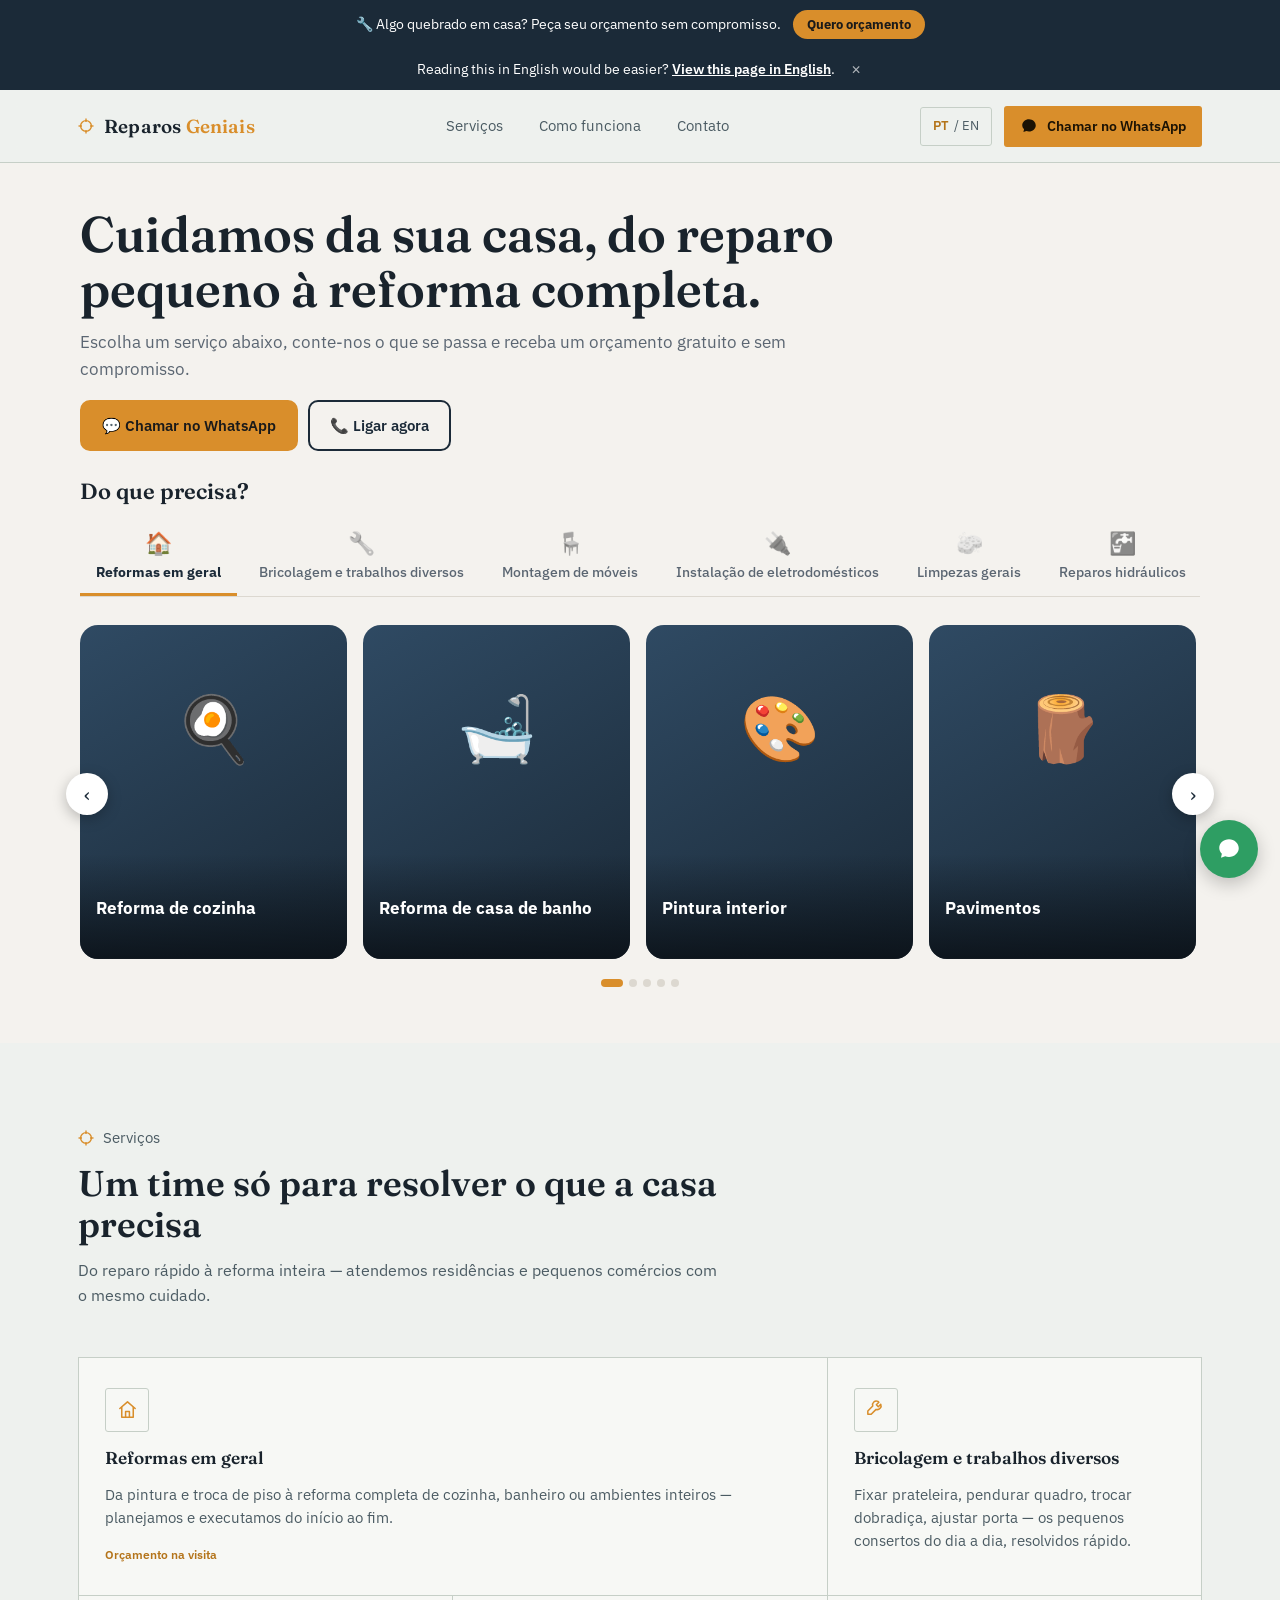
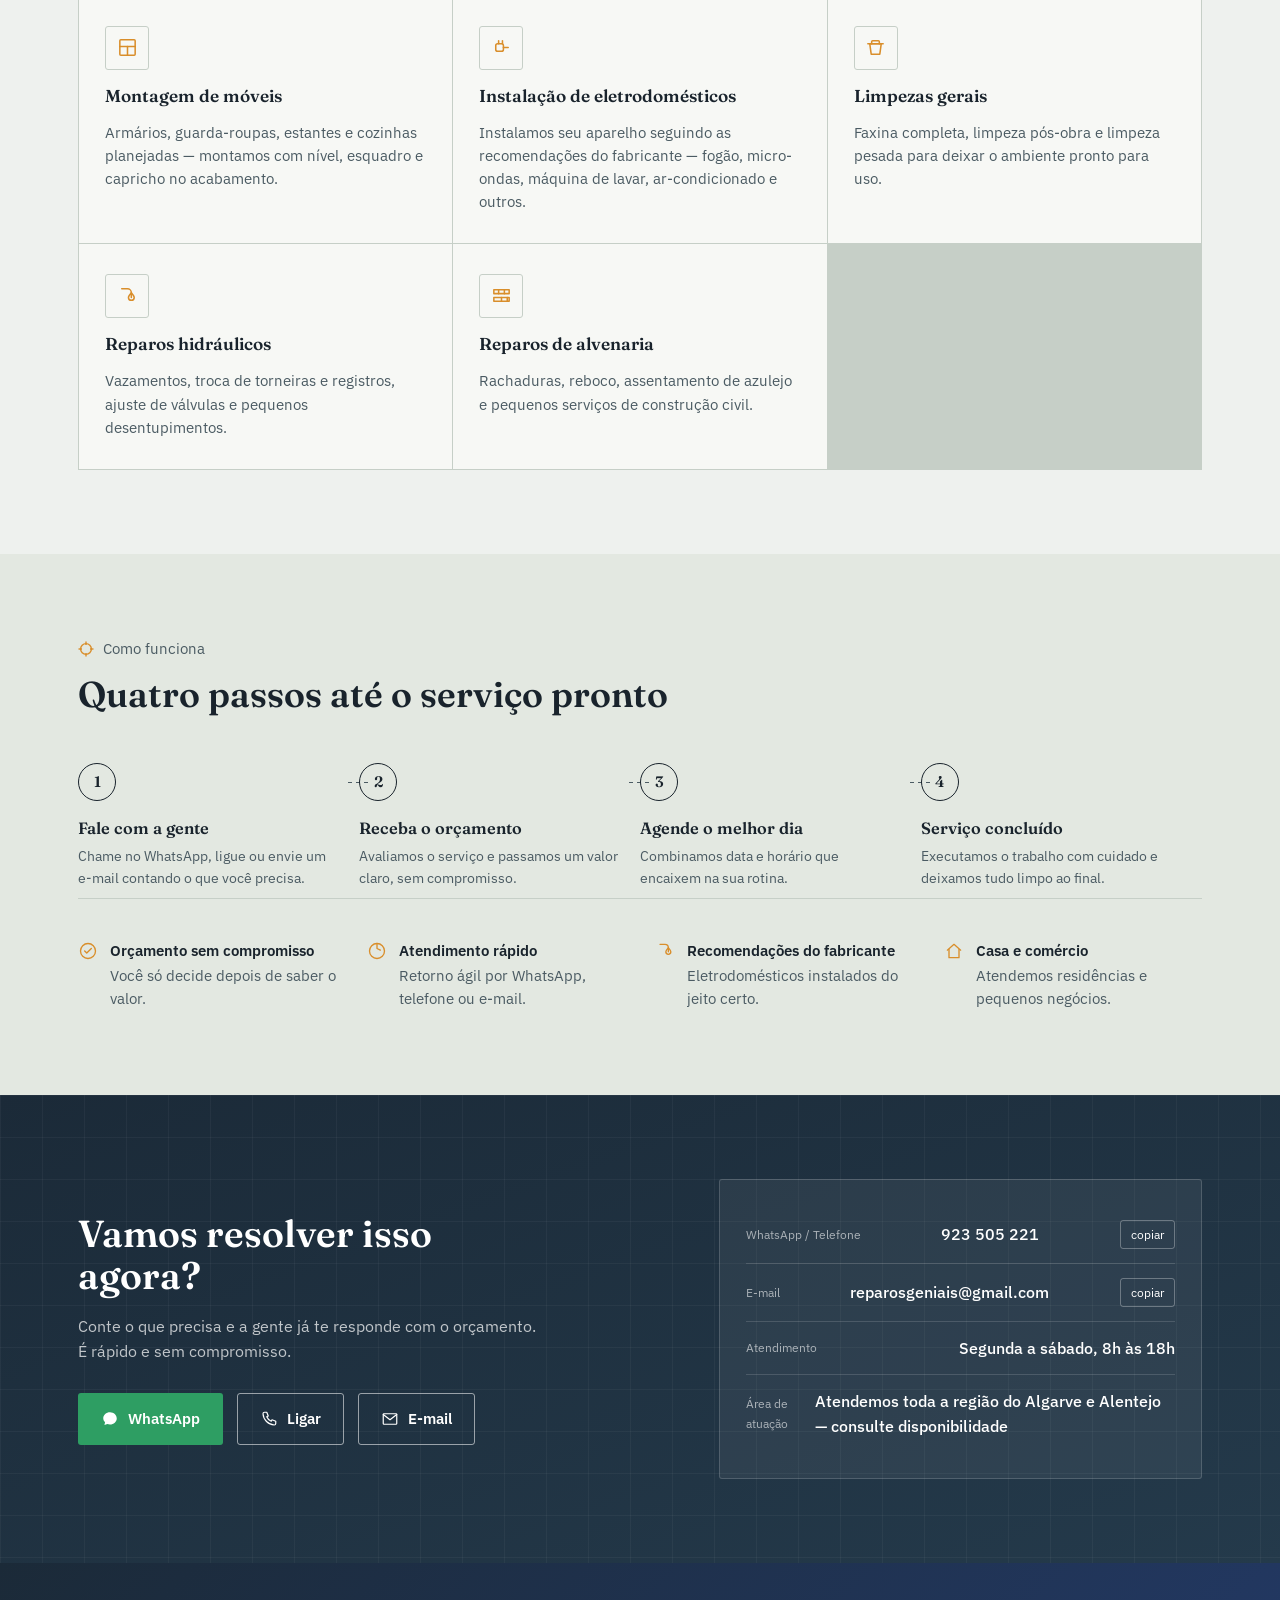
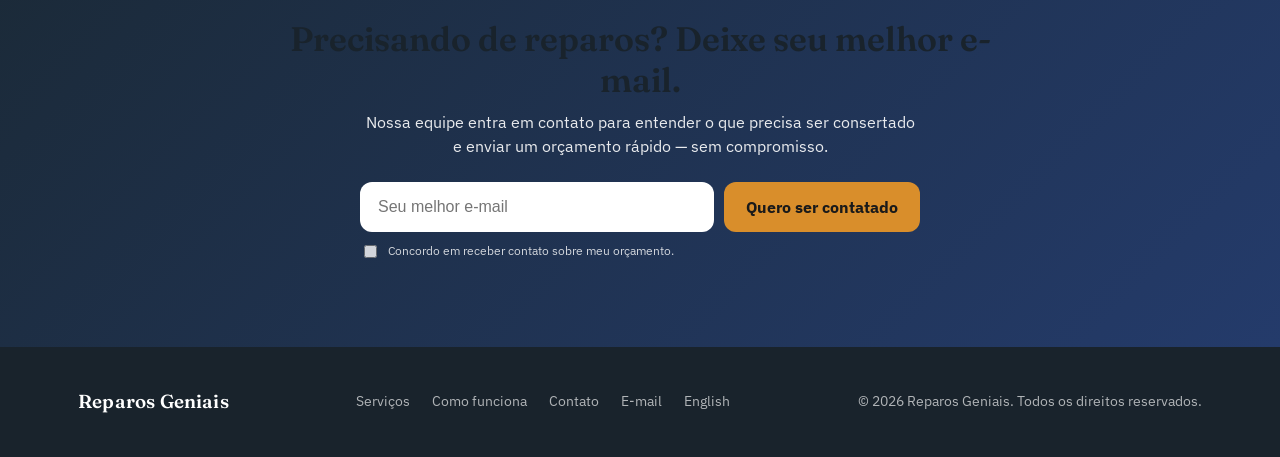
==== commit f52225b6: "Update index.html" ====
--- a/index.html
+++ b/index.html
@@ -27,6 +27,7 @@
 <link rel="preconnect" href="https://fonts.gstatic.com" crossorigin>
 <link href="https://fonts.googleapis.com/css2?family=Fraunces:opsz,wght@9..144,400;9..144,500;9..144,600;9..144,700&family=IBM+Plex+Sans:wght@400;500;600;700&display=swap" rel="stylesheet">
 <link rel="stylesheet" href="styles.css">
+<link rel="stylesheet" href="/carousel.css">
 
 <style id="rg-leads-css">
 :root{
@@ -80,9 +81,9 @@
 @keyframes rgpop{from{transform:translateY(14px) scale(.97);opacity:0}to{transform:none;opacity:1}}
 @media (prefers-reduced-motion:reduce){.rg-overlay.open,.rg-modal{animation:none}}
 </style>
+  <link rel="stylesheet" href="/carousel.css">
 </head>
 <body>
-
 <!-- Barra de orçamento no topo -->
 <div class="rg-topbar" id="rgTop">
   <span data-rg="topText"></span>
@@ -138,50 +139,7 @@
      HERO
      ============================================================ -->
 <main id="topo">
-<section class="hero">
-  <div class="wrap hero-grid">
-    <div>
-      <div class="eyebrow">
-        <svg class="mark" viewBox="0 0 16 16"><circle cx="8" cy="8" r="5.4"/><line x1="8" y1="0.5" x2="8" y2="4"/><line x1="8" y1="12" x2="8" y2="15.5"/><line x1="0.5" y1="8" x2="4" y2="8"/><line x1="12" y1="8" x2="15.5" y2="8"/></svg>
-        Manutenção e reformas residenciais
-      </div>
-      <h1>Cuidamos da sua casa do reparo pequeno à reforma completa.</h1>
-      <p class="hero-sub">
-        Fazemos <strong>reformas em geral</strong>, <strong>bricolagem</strong> e trabalhos diversos,
-        <strong>montagem de móveis</strong> e <strong>instalação de eletrodomésticos</strong> —
-        seu aparelho instalado conforme as recomendações do fabricante. Também atendemos com
-        <strong>limpezas gerais</strong>, <strong>reparos hidráulicos</strong> e <strong>reparos de alvenaria</strong>.
-      </p>
-      <div class="hero-ctas">
-        <a class="btn btn-primary js-wa" href="#" target="_blank" rel="noopener">
-          <svg viewBox="0 0 24 24" fill="currentColor"><path d="M12 3C7 3 3 6.6 3 11c0 2 .9 3.9 2.4 5.3L4.6 20l3.9-1.3c1 .4 2.2.6 3.5.6 5 0 9-3.6 9-8S17 3 12 3z"/></svg>
-          Chamar no WhatsApp
-        </a>
-        <a class="btn btn-outline js-tel" href="#">
-          <svg viewBox="0 0 24 24" fill="none" stroke="currentColor" stroke-width="1.6" stroke-linecap="round" stroke-linejoin="round"><path d="M6 3h3l2 5-2 1a11 11 0 0 0 6 6l1-2 5 2v3a2 2 0 0 1-2 2A16 16 0 0 1 4 5a2 2 0 0 1 2-2z"/></svg>
-          Ligar agora
-        </a>
-      </div>
-      <div class="hero-note"><span class="dot"></span> Resposta rápida por WhatsApp · orçamento sem compromisso</div>
-    </div>
-
-    <div class="spec-panel">
-      <div class="spec-head">
-        <span class="t1">O que fazemos</span>
-        <span class="t2">7 frentes de serviço</span>
-      </div>
-      <ul class="spec-list">
-        <li><svg viewBox="0 0 24 24" fill="none" stroke="currentColor" stroke-width="1.6" stroke-linecap="round" stroke-linejoin="round"><path d="M4 11 12 4 20 11"/><path d="M6 10v10h12V10"/><path d="M10 20v-6h4v6"/></svg> Reformas em geral</li>
-        <li><svg viewBox="0 0 24 24" fill="none" stroke="currentColor" stroke-width="1.6" stroke-linecap="round" stroke-linejoin="round"><path d="M14.5 3.5a4 4 0 0 0-5.4 4.9L4 13.5V17h3.5l5.1-5.1a4 4 0 0 0 4.9-5.4l-2.6 2.6-2-2 2.6-2.6z"/></svg> Bricolagem e trabalhos diversos</li>
-        <li><svg viewBox="0 0 24 24" fill="none" stroke="currentColor" stroke-width="1.6" stroke-linecap="round" stroke-linejoin="round"><rect x="4" y="4" width="16" height="16" rx="1"/><line x1="4" y1="11" x2="20" y2="11"/><line x1="12" y1="11" x2="12" y2="20"/></svg> Montagem de móveis</li>
-        <li><svg viewBox="0 0 24 24" fill="none" stroke="currentColor" stroke-width="1.6" stroke-linecap="round" stroke-linejoin="round"><rect x="6" y="8" width="8" height="8" rx="2"/><line x1="9" y1="8" x2="9" y2="5"/><line x1="13" y1="8" x2="13" y2="5"/><line x1="14" y1="12" x2="19" y2="12"/></svg> Instalação de eletrodomésticos</li>
-        <li><svg viewBox="0 0 24 24" fill="none" stroke="currentColor" stroke-width="1.6" stroke-linecap="round" stroke-linejoin="round"><path d="M6 8h12l-1.5 11h-9L6 8z"/><path d="M8 8V6a1 1 0 0 1 1-1h6a1 1 0 0 1 1 1v2"/><path d="M4 8h16"/></svg> Limpezas gerais</li>
-        <li><svg viewBox="0 0 24 24" fill="none" stroke="currentColor" stroke-width="1.6" stroke-linecap="round" stroke-linejoin="round"><path d="M6 4h6a4 4 0 0 1 4 4v2"/><line x1="16" y1="10" x2="16" y2="13"/><path d="M13 13a3 3 0 1 0 6 0c0-1.5-3-5-3-5s-3 3.5-3 5z"/></svg> Reparos hidráulicos</li>
-        <li><svg viewBox="0 0 24 24" fill="none" stroke="currentColor" stroke-width="1.6" stroke-linecap="round" stroke-linejoin="round"><rect x="4" y="5" width="16" height="4"/><rect x="4" y="13" width="16" height="4"/><line x1="9" y1="5" x2="9" y2="9"/><line x1="15" y1="5" x2="15" y2="9"/><line x1="12" y1="13" x2="12" y2="17"/><line x1="18" y1="13" x2="18" y2="17"/></svg> Reparos de alvenaria</li>
-      </ul>
-    </div>
-  </div>
-</section>
+<div id="rg-carousel"></div>
 
 <!-- ============================================================
      SERVIÇOS
@@ -406,7 +364,8 @@
 </div>
 
 <!-- Dados de contato compartilhados entre PT e EN: edite em config.js -->
-<script src="config.js"></script>
+<script src="config.js"></script>   
+<script src="/carousel.js"></script>
 <script>
   const PAGE_LANG = "pt";
 
--- a/carousel.css
+++ b/carousel.css
@@ -0,0 +1,61 @@
+/* Reparos Geniais — carrossel de serviços (PT + EN) */
+.cg{--cg-ink:#1B2A38;--cg-acc:#D98E2B;--cg-acc-d:#b87619;--cg-bg:#f4f2ee;--cg-card:#fff;--cg-mut:#5b6672;--cg-line:#dcd8d0;
+  background:var(--cg-bg);color:var(--cg-ink);padding:44px 0 56px;font-family:"IBM Plex Sans",system-ui,sans-serif}
+@media (prefers-color-scheme:dark){:root:not([data-theme="light"]) .cg{--cg-ink:#eef1f4;--cg-bg:#16202a;--cg-card:#1f2c38;--cg-mut:#a9b4be;--cg-line:#324150}}
+.cg-wrap{max-width:1160px;margin:0 auto;padding:0 20px}
+.cg-intro{max-width:760px;margin-bottom:28px}
+.cg-intro h1{font-family:"Fraunces",Georgia,serif;font-weight:600;font-size:clamp(30px,5vw,50px);line-height:1.1;margin:0 0 12px}
+.cg-intro p{margin:0 0 18px;color:var(--cg-mut);font-size:17px;line-height:1.55}
+.cg-cta{display:flex;gap:10px;flex-wrap:wrap}
+.cg-btn{display:inline-flex;align-items:center;gap:8px;padding:12px 20px;border-radius:10px;font-weight:600;font-size:15px;text-decoration:none;border:2px solid var(--cg-acc);cursor:pointer;font-family:inherit}
+.cg-btn.p{background:var(--cg-acc);color:#1a1a1a}.cg-btn.p:hover{background:var(--cg-acc-d);border-color:var(--cg-acc-d);color:#fff}
+.cg-btn.o{background:transparent;color:var(--cg-ink);border-color:var(--cg-ink)}.cg-btn.o:hover{background:var(--cg-ink);color:var(--cg-bg)}
+.cg-head{font-family:"Fraunces",Georgia,serif;font-size:22px;margin:0 0 14px;font-weight:600}
+
+/* Abas */
+.cg-tabs-box{position:relative;border-bottom:1px solid var(--cg-line)}
+.cg-tabs{display:flex;gap:6px;overflow-x:auto;scrollbar-width:none;scroll-behavior:smooth;padding-right:48px}
+.cg-tabs::-webkit-scrollbar{display:none}
+.cg-tab{flex:0 0 auto;display:flex;flex-direction:column;align-items:center;gap:6px;background:none;border:0;border-bottom:3px solid transparent;padding:10px 16px 12px;cursor:pointer;color:var(--cg-mut);font:500 14px "IBM Plex Sans",system-ui,sans-serif;transition:color .2s,border-color .2s}
+.cg-tab .i{font-size:22px;filter:grayscale(1);opacity:.7;transition:.25s}
+.cg-tab:hover{color:var(--cg-ink)}
+.cg-tab:hover .i{transform:rotate(-12deg) scale(1.15);filter:none;opacity:1}
+.cg-tab[aria-selected=true]{color:var(--cg-ink);border-bottom-color:var(--cg-acc);font-weight:700}
+.cg-tab[aria-selected=true] .i{filter:none;opacity:1}
+.cg-tab:focus-visible,.cg-card:focus-visible,.cg-arrow:focus-visible{outline:3px solid var(--cg-acc);outline-offset:2px}
+
+/* Cartões */
+.cg-stage{position:relative;margin-top:22px}
+.cg-track{display:flex;gap:16px;overflow-x:auto;scroll-snap-type:x mandatory;scrollbar-width:none;padding:6px 2px 14px}
+.cg-track::-webkit-scrollbar{display:none}
+.cg-card{flex:0 0 calc((100% - 48px)/4);min-width:220px;aspect-ratio:4/5;scroll-snap-align:start;position:relative;border:0;border-radius:18px;overflow:hidden;cursor:pointer;color:#fff;text-align:left;padding:0;
+  background:linear-gradient(150deg,var(--a),var(--b));background-size:cover;background-position:center;transition:transform .35s cubic-bezier(.2,.8,.2,1),box-shadow .35s}
+.cg-card .em{position:absolute;top:18%;left:50%;transform:translateX(-50%);font-size:64px;transition:transform .5s cubic-bezier(.2,.8,.2,1)}
+.cg-card .lb{position:absolute;inset:auto 0 0 0;padding:44px 16px 16px;background:linear-gradient(transparent,rgba(10,16,22,.85));display:flex;flex-direction:column;gap:6px}
+.cg-card .lb b{font-size:17px;line-height:1.25}
+.cg-card .lb span{font-size:13px;font-weight:600;color:#ffd79a;opacity:0;transform:translateY(6px);transition:.3s}
+.cg-card:hover,.cg-card:focus-visible{transform:translateY(-8px) rotate(-.6deg);box-shadow:0 18px 34px rgba(0,0,0,.28)}
+.cg-card:hover .em{transform:translateX(-50%) scale(1.2) rotate(8deg)}
+.cg-card:hover .lb span,.cg-card:focus-visible .lb span{opacity:1;transform:none}
+.cg-arrow{position:absolute;top:42%;width:42px;height:42px;border-radius:50%;border:0;background:var(--cg-card);color:var(--cg-ink);box-shadow:0 4px 14px rgba(0,0,0,.25);font-size:20px;cursor:pointer;z-index:2}
+.cg-arrow.l{left:-14px}.cg-arrow.r{right:-14px}
+.cg-arrow:hover{background:var(--cg-acc);color:#1a1a1a}
+.cg-dots{display:flex;justify-content:center;gap:6px;margin-top:6px}
+.cg-dots i{width:8px;height:8px;border-radius:50%;background:var(--cg-line)}.cg-dots i.on{background:var(--cg-acc);width:22px;border-radius:8px}
+@media(max-width:900px){.cg-card{flex-basis:calc((100% - 32px)/3)}}
+@media(max-width:640px){.cg-card{flex-basis:70%}.cg-arrow{display:none}.cg{padding:28px 0 40px}}
+
+/* Diálogo */
+.cg-dlg{border:0;border-radius:20px;padding:0;width:min(480px,94vw);background:var(--cg-card,#fff);color:var(--cg-ink,#1B2A38);box-shadow:0 30px 70px rgba(0,0,0,.4)}
+.cg-dlg::backdrop{background:rgba(10,15,30,.6);backdrop-filter:blur(3px)}
+.cg-dlg[open]{animation:cgpop .28s ease}
+@keyframes cgpop{from{transform:translateY(14px) scale(.97);opacity:0}to{transform:none;opacity:1}}
+.cg-dlg form{padding:28px 26px 24px;display:flex;flex-direction:column;gap:12px;font-family:"IBM Plex Sans",system-ui,sans-serif}
+.cg-dlg h3{margin:0;font:600 22px/1.25 "Fraunces",Georgia,serif}
+.cg-chip{align-self:flex-start;background:#D98E2B;color:#1a1a1a;font-weight:700;font-size:14px;padding:6px 14px;border-radius:999px}
+.cg-dlg label{font-size:14px;font-weight:600;display:flex;flex-direction:column;gap:6px}
+.cg-dlg input,.cg-dlg textarea{font:16px inherit;font-family:inherit;padding:12px 14px;border-radius:10px;border:2px solid var(--cg-line,#dcd8d0);background:transparent;color:inherit;outline:0;resize:vertical}
+.cg-dlg input:focus,.cg-dlg textarea:focus{border-color:#D98E2B}
+.cg-dlg .row{display:flex;gap:10px;flex-wrap:wrap}.cg-dlg .row .cg-btn{flex:1 1 180px;justify-content:center}
+.cg-x{position:absolute;top:10px;right:14px;background:none;border:0;font-size:28px;cursor:pointer;color:inherit;line-height:1}
+@media(prefers-reduced-motion:reduce){.cg-card,.cg-card .em,.cg-tab .i,.cg-dlg[open]{transition:none;animation:none}}
--- a/carousel.css
+++ b/carousel.css
@@ -0,0 +1,61 @@
+/* Reparos Geniais — carrossel de serviços (PT + EN) */
+.cg{--cg-ink:#1B2A38;--cg-acc:#D98E2B;--cg-acc-d:#b87619;--cg-bg:#f4f2ee;--cg-card:#fff;--cg-mut:#5b6672;--cg-line:#dcd8d0;
+  background:var(--cg-bg);color:var(--cg-ink);padding:44px 0 56px;font-family:"IBM Plex Sans",system-ui,sans-serif}
+@media (prefers-color-scheme:dark){:root:not([data-theme="light"]) .cg{--cg-ink:#eef1f4;--cg-bg:#16202a;--cg-card:#1f2c38;--cg-mut:#a9b4be;--cg-line:#324150}}
+.cg-wrap{max-width:1160px;margin:0 auto;padding:0 20px}
+.cg-intro{max-width:760px;margin-bottom:28px}
+.cg-intro h1{font-family:"Fraunces",Georgia,serif;font-weight:600;font-size:clamp(30px,5vw,50px);line-height:1.1;margin:0 0 12px}
+.cg-intro p{margin:0 0 18px;color:var(--cg-mut);font-size:17px;line-height:1.55}
+.cg-cta{display:flex;gap:10px;flex-wrap:wrap}
+.cg-btn{display:inline-flex;align-items:center;gap:8px;padding:12px 20px;border-radius:10px;font-weight:600;font-size:15px;text-decoration:none;border:2px solid var(--cg-acc);cursor:pointer;font-family:inherit}
+.cg-btn.p{background:var(--cg-acc);color:#1a1a1a}.cg-btn.p:hover{background:var(--cg-acc-d);border-color:var(--cg-acc-d);color:#fff}
+.cg-btn.o{background:transparent;color:var(--cg-ink);border-color:var(--cg-ink)}.cg-btn.o:hover{background:var(--cg-ink);color:var(--cg-bg)}
+.cg-head{font-family:"Fraunces",Georgia,serif;font-size:22px;margin:0 0 14px;font-weight:600}
+
+/* Abas */
+.cg-tabs-box{position:relative;border-bottom:1px solid var(--cg-line)}
+.cg-tabs{display:flex;gap:6px;overflow-x:auto;scrollbar-width:none;scroll-behavior:smooth;padding-right:48px}
+.cg-tabs::-webkit-scrollbar{display:none}
+.cg-tab{flex:0 0 auto;display:flex;flex-direction:column;align-items:center;gap:6px;background:none;border:0;border-bottom:3px solid transparent;padding:10px 16px 12px;cursor:pointer;color:var(--cg-mut);font:500 14px "IBM Plex Sans",system-ui,sans-serif;transition:color .2s,border-color .2s}
+.cg-tab .i{font-size:22px;filter:grayscale(1);opacity:.7;transition:.25s}
+.cg-tab:hover{color:var(--cg-ink)}
+.cg-tab:hover .i{transform:rotate(-12deg) scale(1.15);filter:none;opacity:1}
+.cg-tab[aria-selected=true]{color:var(--cg-ink);border-bottom-color:var(--cg-acc);font-weight:700}
+.cg-tab[aria-selected=true] .i{filter:none;opacity:1}
+.cg-tab:focus-visible,.cg-card:focus-visible,.cg-arrow:focus-visible{outline:3px solid var(--cg-acc);outline-offset:2px}
+
+/* Cartões */
+.cg-stage{position:relative;margin-top:22px}
+.cg-track{display:flex;gap:16px;overflow-x:auto;scroll-snap-type:x mandatory;scrollbar-width:none;padding:6px 2px 14px}
+.cg-track::-webkit-scrollbar{display:none}
+.cg-card{flex:0 0 calc((100% - 48px)/4);min-width:220px;aspect-ratio:4/5;scroll-snap-align:start;position:relative;border:0;border-radius:18px;overflow:hidden;cursor:pointer;color:#fff;text-align:left;padding:0;
+  background:linear-gradient(150deg,var(--a),var(--b));background-size:cover;background-position:center;transition:transform .35s cubic-bezier(.2,.8,.2,1),box-shadow .35s}
+.cg-card .em{position:absolute;top:18%;left:50%;transform:translateX(-50%);font-size:64px;transition:transform .5s cubic-bezier(.2,.8,.2,1)}
+.cg-card .lb{position:absolute;inset:auto 0 0 0;padding:44px 16px 16px;background:linear-gradient(transparent,rgba(10,16,22,.85));display:flex;flex-direction:column;gap:6px}
+.cg-card .lb b{font-size:17px;line-height:1.25}
+.cg-card .lb span{font-size:13px;font-weight:600;color:#ffd79a;opacity:0;transform:translateY(6px);transition:.3s}
+.cg-card:hover,.cg-card:focus-visible{transform:translateY(-8px) rotate(-.6deg);box-shadow:0 18px 34px rgba(0,0,0,.28)}
+.cg-card:hover .em{transform:translateX(-50%) scale(1.2) rotate(8deg)}
+.cg-card:hover .lb span,.cg-card:focus-visible .lb span{opacity:1;transform:none}
+.cg-arrow{position:absolute;top:42%;width:42px;height:42px;border-radius:50%;border:0;background:var(--cg-card);color:var(--cg-ink);box-shadow:0 4px 14px rgba(0,0,0,.25);font-size:20px;cursor:pointer;z-index:2}
+.cg-arrow.l{left:-14px}.cg-arrow.r{right:-14px}
+.cg-arrow:hover{background:var(--cg-acc);color:#1a1a1a}
+.cg-dots{display:flex;justify-content:center;gap:6px;margin-top:6px}
+.cg-dots i{width:8px;height:8px;border-radius:50%;background:var(--cg-line)}.cg-dots i.on{background:var(--cg-acc);width:22px;border-radius:8px}
+@media(max-width:900px){.cg-card{flex-basis:calc((100% - 32px)/3)}}
+@media(max-width:640px){.cg-card{flex-basis:70%}.cg-arrow{display:none}.cg{padding:28px 0 40px}}
+
+/* Diálogo */
+.cg-dlg{border:0;border-radius:20px;padding:0;width:min(480px,94vw);background:var(--cg-card,#fff);color:var(--cg-ink,#1B2A38);box-shadow:0 30px 70px rgba(0,0,0,.4)}
+.cg-dlg::backdrop{background:rgba(10,15,30,.6);backdrop-filter:blur(3px)}
+.cg-dlg[open]{animation:cgpop .28s ease}
+@keyframes cgpop{from{transform:translateY(14px) scale(.97);opacity:0}to{transform:none;opacity:1}}
+.cg-dlg form{padding:28px 26px 24px;display:flex;flex-direction:column;gap:12px;font-family:"IBM Plex Sans",system-ui,sans-serif}
+.cg-dlg h3{margin:0;font:600 22px/1.25 "Fraunces",Georgia,serif}
+.cg-chip{align-self:flex-start;background:#D98E2B;color:#1a1a1a;font-weight:700;font-size:14px;padding:6px 14px;border-radius:999px}
+.cg-dlg label{font-size:14px;font-weight:600;display:flex;flex-direction:column;gap:6px}
+.cg-dlg input,.cg-dlg textarea{font:16px inherit;font-family:inherit;padding:12px 14px;border-radius:10px;border:2px solid var(--cg-line,#dcd8d0);background:transparent;color:inherit;outline:0;resize:vertical}
+.cg-dlg input:focus,.cg-dlg textarea:focus{border-color:#D98E2B}
+.cg-dlg .row{display:flex;gap:10px;flex-wrap:wrap}.cg-dlg .row .cg-btn{flex:1 1 180px;justify-content:center}
+.cg-x{position:absolute;top:10px;right:14px;background:none;border:0;font-size:28px;cursor:pointer;color:inherit;line-height:1}
+@media(prefers-reduced-motion:reduce){.cg-card,.cg-card .em,.cg-tab .i,.cg-dlg[open]{transition:none;animation:none}}
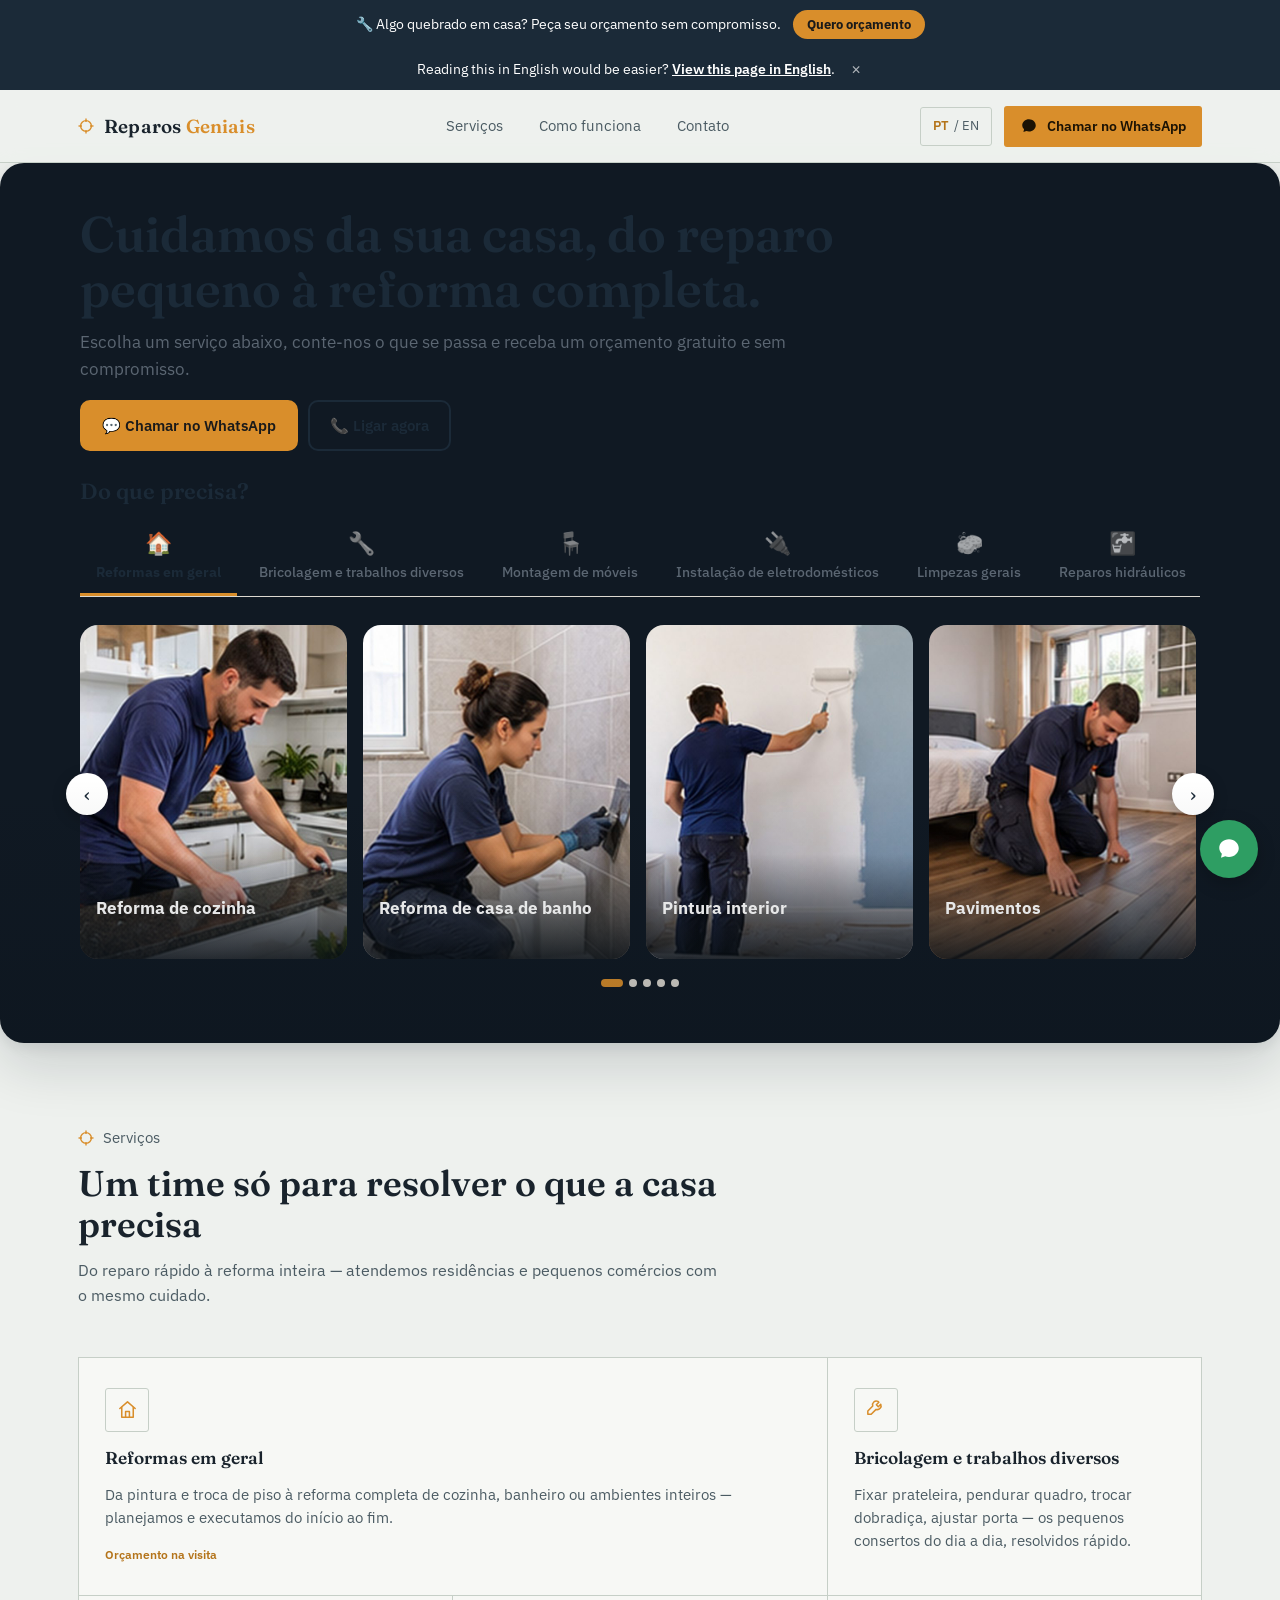
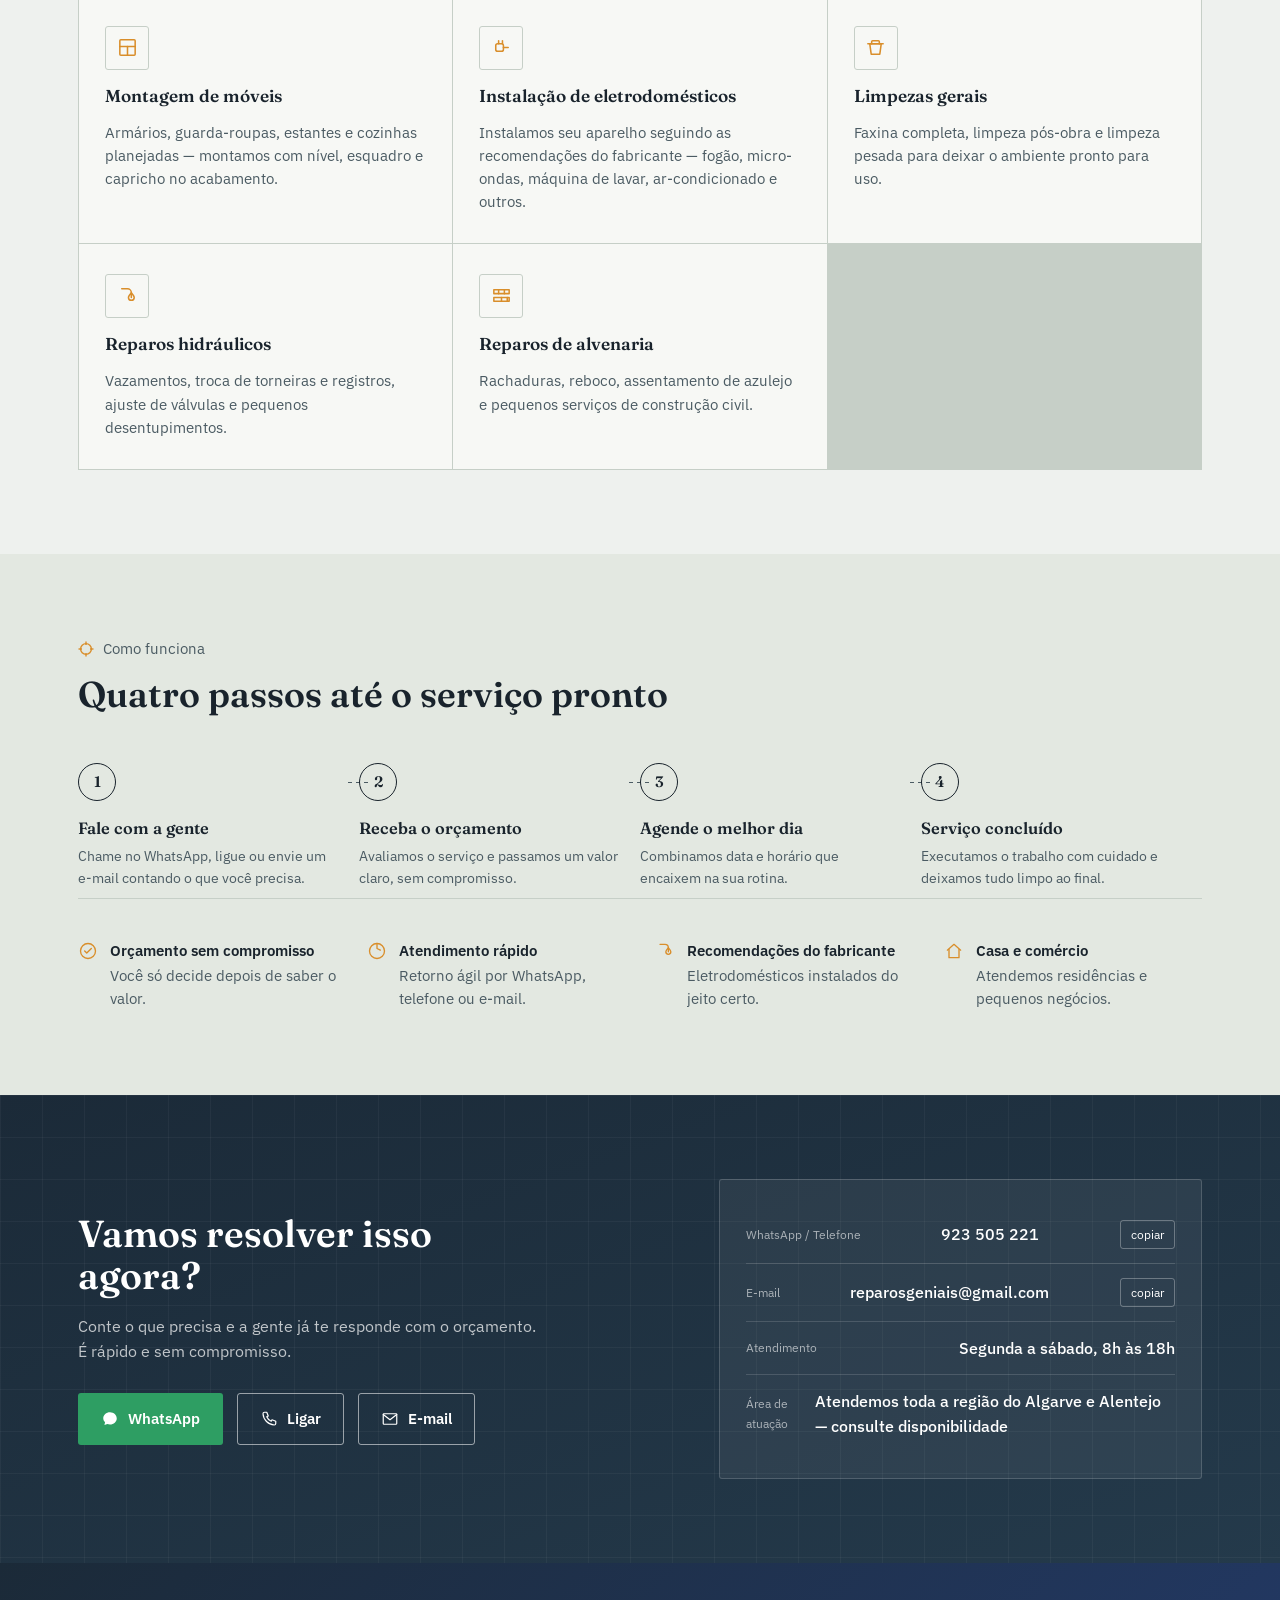
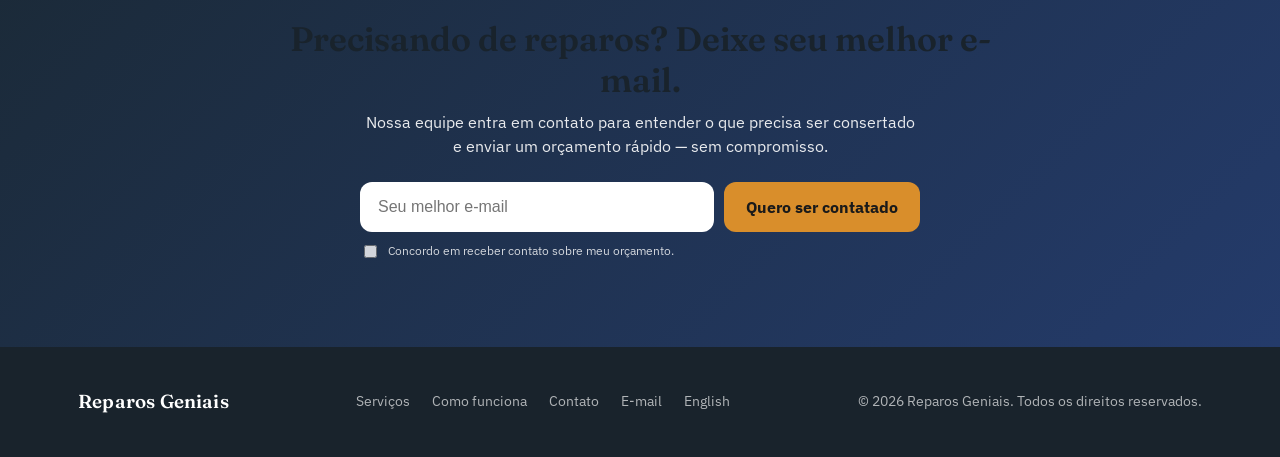
==== commit 58b749f1: "Update index.html" ====
--- a/index.html
+++ b/index.html
@@ -28,6 +28,7 @@
 <link href="https://fonts.googleapis.com/css2?family=Fraunces:opsz,wght@9..144,400;9..144,500;9..144,600;9..144,700&family=IBM+Plex+Sans:wght@400;500;600;700&display=swap" rel="stylesheet">
 <link rel="stylesheet" href="styles.css">
 <link rel="stylesheet" href="/carousel.css">
+<link rel="stylesheet" href="/carousel-premium.css">
 
 <style id="rg-leads-css">
 :root{
@@ -82,6 +83,8 @@
 @media (prefers-reduced-motion:reduce){.rg-overlay.open,.rg-modal{animation:none}}
 </style>
   <link rel="stylesheet" href="/carousel.css">
+  <link rel="stylesheet" href="/carousel-premium.css">
+
 </head>
 <body>
 <!-- Barra de orçamento no topo -->
@@ -366,6 +369,8 @@
 <!-- Dados de contato compartilhados entre PT e EN: edite em config.js -->
 <script src="config.js"></script>   
 <script src="/carousel.js"></script>
+  <script src="/carousel-premium.js"></script>
+
 <script>
   const PAGE_LANG = "pt";
 
--- a/carousel.css
+++ b/carousel.css
@@ -1,16 +1,15 @@
 /* Reparos Geniais — carrossel de serviços (PT + EN) */
 .cg{--cg-ink:#1B2A38;--cg-acc:#D98E2B;--cg-acc-d:#b87619;--cg-bg:#f4f2ee;--cg-card:#fff;--cg-mut:#5b6672;--cg-line:#dcd8d0;
   background:var(--cg-bg);color:var(--cg-ink);padding:44px 0 56px;font-family:"IBM Plex Sans",system-ui,sans-serif}
-@media (prefers-color-scheme:dark){:root:not([data-theme="light"]) .cg{--cg-ink:#eef1f4;--cg-bg:#16202a;--cg-card:#1f2c38;--cg-mut:#a9b4be;--cg-line:#324150}}
 .cg-wrap{max-width:1160px;margin:0 auto;padding:0 20px}
 .cg-intro{max-width:760px;margin-bottom:28px}
-.cg-intro h1{font-family:"Fraunces",Georgia,serif;font-weight:600;font-size:clamp(30px,5vw,50px);line-height:1.1;margin:0 0 12px}
-.cg-intro p{margin:0 0 18px;color:var(--cg-mut);font-size:17px;line-height:1.55}
+.cg-intro h1{font-family:"Fraunces",Georgia,serif;font-weight:600;font-size:clamp(30px,5vw,50px);line-height:1.1;margin:0 0 12px;color:#1B2A38}
+.cg-intro p{margin:0 0 18px;color:#5b6672;font-size:17px;line-height:1.55}
 .cg-cta{display:flex;gap:10px;flex-wrap:wrap}
 .cg-btn{display:inline-flex;align-items:center;gap:8px;padding:12px 20px;border-radius:10px;font-weight:600;font-size:15px;text-decoration:none;border:2px solid var(--cg-acc);cursor:pointer;font-family:inherit}
 .cg-btn.p{background:var(--cg-acc);color:#1a1a1a}.cg-btn.p:hover{background:var(--cg-acc-d);border-color:var(--cg-acc-d);color:#fff}
 .cg-btn.o{background:transparent;color:var(--cg-ink);border-color:var(--cg-ink)}.cg-btn.o:hover{background:var(--cg-ink);color:var(--cg-bg)}
-.cg-head{font-family:"Fraunces",Georgia,serif;font-size:22px;margin:0 0 14px;font-weight:600}
+.cg-head{font-family:"Fraunces",Georgia,serif;font-size:22px;margin:0 0 14px;font-weight:600;color:#1B2A38}
 
 /* Abas */
 .cg-tabs-box{position:relative;border-bottom:1px solid var(--cg-line)}
@@ -30,12 +29,12 @@
 .cg-track::-webkit-scrollbar{display:none}
 .cg-card{flex:0 0 calc((100% - 48px)/4);min-width:220px;aspect-ratio:4/5;scroll-snap-align:start;position:relative;border:0;border-radius:18px;overflow:hidden;cursor:pointer;color:#fff;text-align:left;padding:0;
   background:linear-gradient(150deg,var(--a),var(--b));background-size:cover;background-position:center;transition:transform .35s cubic-bezier(.2,.8,.2,1),box-shadow .35s}
-.cg-card .em{position:absolute;top:18%;left:50%;transform:translateX(-50%);font-size:64px;transition:transform .5s cubic-bezier(.2,.8,.2,1)}
+.cg-card .em{position:absolute;top:7%;left:50%;width:68%;transform:translateX(-50%);transition:transform .5s cubic-bezier(.2,.8,.2,1)}
 .cg-card .lb{position:absolute;inset:auto 0 0 0;padding:44px 16px 16px;background:linear-gradient(transparent,rgba(10,16,22,.85));display:flex;flex-direction:column;gap:6px}
 .cg-card .lb b{font-size:17px;line-height:1.25}
 .cg-card .lb span{font-size:13px;font-weight:600;color:#ffd79a;opacity:0;transform:translateY(6px);transition:.3s}
 .cg-card:hover,.cg-card:focus-visible{transform:translateY(-8px) rotate(-.6deg);box-shadow:0 18px 34px rgba(0,0,0,.28)}
-.cg-card:hover .em{transform:translateX(-50%) scale(1.2) rotate(8deg)}
+.cg-card:hover .em{transform:translateX(-50%) scale(1.07)}
 .cg-card:hover .lb span,.cg-card:focus-visible .lb span{opacity:1;transform:none}
 .cg-arrow{position:absolute;top:42%;width:42px;height:42px;border-radius:50%;border:0;background:var(--cg-card);color:var(--cg-ink);box-shadow:0 4px 14px rgba(0,0,0,.25);font-size:20px;cursor:pointer;z-index:2}
 .cg-arrow.l{left:-14px}.cg-arrow.r{right:-14px}
@@ -59,3 +58,5 @@
 .cg-dlg .row{display:flex;gap:10px;flex-wrap:wrap}.cg-dlg .row .cg-btn{flex:1 1 180px;justify-content:center}
 .cg-x{position:absolute;top:10px;right:14px;background:none;border:0;font-size:28px;cursor:pointer;color:inherit;line-height:1}
 @media(prefers-reduced-motion:reduce){.cg-card,.cg-card .em,.cg-tab .i,.cg-dlg[open]{transition:none;animation:none}}
+.cg-card .em svg{width:100%;display:block}
+.cg-card .tb{position:absolute;right:-6px;bottom:14px;width:50px;height:50px;border-radius:50%;background:#fff;display:grid;place-items:center;font-size:28px;font-style:normal;box-shadow:0 4px 12px rgba(0,0,0,.3)}
--- a/carousel-premium.css
+++ b/carousel-premium.css
@@ -0,0 +1,174 @@
+/* =========================================================
+   REPAROS GENIAIS — CAROUSEL PREMIUM
+   Drop-in enhancement: não substitui o carousel existente.
+   ========================================================= */
+
+#rg-carousel {
+  --rg-carousel-ease: cubic-bezier(.22, 1, .36, 1);
+  --rg-carousel-speed: 900ms;
+  --rg-carousel-radius: 24px;
+  position: relative;
+  isolation: isolate;
+  overflow: hidden;
+  border-radius: var(--rg-carousel-radius);
+  background: #101923;
+  box-shadow:
+    0 22px 55px rgba(15, 27, 39, .16),
+    0 4px 14px rgba(15, 27, 39, .08);
+}
+
+/* Mantém a área visual estável durante a troca */
+#rg-carousel .rg-premium-track,
+#rg-carousel .carousel-track,
+#rg-carousel .slider-track,
+#rg-carousel .slides-track,
+#rg-carousel .track {
+  will-change: transform;
+  backface-visibility: hidden;
+  -webkit-backface-visibility: hidden;
+  transform: translate3d(0,0,0);
+  transition:
+    transform var(--rg-carousel-speed) var(--rg-carousel-ease) !important;
+}
+
+/* Suaviza qualquer slide encontrado pelo enhancer */
+#rg-carousel .rg-premium-slide {
+  position: relative;
+  overflow: hidden;
+  backface-visibility: hidden;
+  -webkit-backface-visibility: hidden;
+}
+
+/* Imagens: micro-zoom cinematográfico, quase imperceptível */
+#rg-carousel .rg-premium-slide img,
+#rg-carousel .carousel-slide img,
+#rg-carousel .slide img,
+#rg-carousel .carousel-item img,
+#rg-carousel .swiper-slide img,
+#rg-carousel img {
+  transform: scale(1.018) translateZ(0);
+  transform-origin: center center;
+  backface-visibility: hidden;
+  -webkit-backface-visibility: hidden;
+  will-change: transform, opacity;
+  transition:
+    transform 1100ms var(--rg-carousel-ease),
+    opacity 700ms ease !important;
+}
+
+/* Estado ativo */
+#rg-carousel .rg-premium-slide.rg-is-active img,
+#rg-carousel .carousel-slide.active img,
+#rg-carousel .carousel-slide.is-active img,
+#rg-carousel .slide.active img,
+#rg-carousel .slide.is-active img,
+#rg-carousel .carousel-item.active img,
+#rg-carousel .swiper-slide-active img {
+  transform: scale(1.002) translateZ(0);
+  opacity: 1;
+}
+
+/* Slides fora de foco: diferença mínima, sem deixar a imagem "apagada" */
+#rg-carousel .rg-premium-slide:not(.rg-is-active) img {
+  opacity: .965;
+}
+
+/* Vinheta extremamente discreta para dar profundidade */
+#rg-carousel::after {
+  content: "";
+  position: absolute;
+  inset: auto 0 0;
+  height: 30%;
+  pointer-events: none;
+  z-index: 4;
+  background: linear-gradient(
+    to top,
+    rgba(7, 15, 22, .20),
+    rgba(7, 15, 22, 0)
+  );
+}
+
+/* Botões — funciona com vários nomes comuns */
+#rg-carousel button,
+#rg-carousel .carousel-prev,
+#rg-carousel .carousel-next,
+#rg-carousel .prev,
+#rg-carousel .next,
+#rg-carousel .slider-prev,
+#rg-carousel .slider-next {
+  transition:
+    transform 220ms var(--rg-carousel-ease),
+    background-color 220ms ease,
+    box-shadow 220ms ease,
+    opacity 220ms ease !important;
+  -webkit-tap-highlight-color: transparent;
+}
+
+#rg-carousel button:hover,
+#rg-carousel .carousel-prev:hover,
+#rg-carousel .carousel-next:hover,
+#rg-carousel .prev:hover,
+#rg-carousel .next:hover,
+#rg-carousel .slider-prev:hover,
+#rg-carousel .slider-next:hover {
+  transform: translateY(-50%) scale(1.06);
+  box-shadow: 0 8px 22px rgba(0,0,0,.20);
+}
+
+#rg-carousel button:active,
+#rg-carousel .carousel-prev:active,
+#rg-carousel .carousel-next:active,
+#rg-carousel .prev:active,
+#rg-carousel .next:active,
+#rg-carousel .slider-prev:active,
+#rg-carousel .slider-next:active {
+  transform: translateY(-50%) scale(.96);
+}
+
+/* Dots/indicadores */
+#rg-carousel .carousel-dot,
+#rg-carousel .slider-dot,
+#rg-carousel .dot,
+#rg-carousel [class*="dot"] {
+  transition:
+    transform 300ms var(--rg-carousel-ease),
+    opacity 250ms ease,
+    width 350ms var(--rg-carousel-ease),
+    background-color 250ms ease !important;
+}
+
+/* Foco de teclado */
+#rg-carousel button:focus-visible,
+#rg-carousel a:focus-visible {
+  outline: 3px solid rgba(217,142,43,.75);
+  outline-offset: 3px;
+}
+
+/* Evita flash durante a inicialização */
+#rg-carousel.rg-premium-ready {
+  animation: rgCarouselReveal 650ms var(--rg-carousel-ease) both;
+}
+
+@keyframes rgCarouselReveal {
+  from { opacity: .01; transform: translateY(4px); }
+  to   { opacity: 1; transform: none; }
+}
+
+/* Mobile: menos sombra e cantos mais discretos */
+@media (max-width: 640px) {
+  #rg-carousel {
+    --rg-carousel-radius: 18px;
+    box-shadow:
+      0 14px 34px rgba(15, 27, 39, .14),
+      0 3px 10px rgba(15, 27, 39, .07);
+  }
+}
+
+/* Respeita visitantes que pedem menos movimento */
+@media (prefers-reduced-motion: reduce) {
+  #rg-carousel,
+  #rg-carousel * {
+    animation: none !important;
+    transition: none !important;
+  }
+}
--- a/carousel.css
+++ b/carousel.css
@@ -1,16 +1,15 @@
 /* Reparos Geniais — carrossel de serviços (PT + EN) */
 .cg{--cg-ink:#1B2A38;--cg-acc:#D98E2B;--cg-acc-d:#b87619;--cg-bg:#f4f2ee;--cg-card:#fff;--cg-mut:#5b6672;--cg-line:#dcd8d0;
   background:var(--cg-bg);color:var(--cg-ink);padding:44px 0 56px;font-family:"IBM Plex Sans",system-ui,sans-serif}
-@media (prefers-color-scheme:dark){:root:not([data-theme="light"]) .cg{--cg-ink:#eef1f4;--cg-bg:#16202a;--cg-card:#1f2c38;--cg-mut:#a9b4be;--cg-line:#324150}}
 .cg-wrap{max-width:1160px;margin:0 auto;padding:0 20px}
 .cg-intro{max-width:760px;margin-bottom:28px}
-.cg-intro h1{font-family:"Fraunces",Georgia,serif;font-weight:600;font-size:clamp(30px,5vw,50px);line-height:1.1;margin:0 0 12px}
-.cg-intro p{margin:0 0 18px;color:var(--cg-mut);font-size:17px;line-height:1.55}
+.cg-intro h1{font-family:"Fraunces",Georgia,serif;font-weight:600;font-size:clamp(30px,5vw,50px);line-height:1.1;margin:0 0 12px;color:#1B2A38}
+.cg-intro p{margin:0 0 18px;color:#5b6672;font-size:17px;line-height:1.55}
 .cg-cta{display:flex;gap:10px;flex-wrap:wrap}
 .cg-btn{display:inline-flex;align-items:center;gap:8px;padding:12px 20px;border-radius:10px;font-weight:600;font-size:15px;text-decoration:none;border:2px solid var(--cg-acc);cursor:pointer;font-family:inherit}
 .cg-btn.p{background:var(--cg-acc);color:#1a1a1a}.cg-btn.p:hover{background:var(--cg-acc-d);border-color:var(--cg-acc-d);color:#fff}
 .cg-btn.o{background:transparent;color:var(--cg-ink);border-color:var(--cg-ink)}.cg-btn.o:hover{background:var(--cg-ink);color:var(--cg-bg)}
-.cg-head{font-family:"Fraunces",Georgia,serif;font-size:22px;margin:0 0 14px;font-weight:600}
+.cg-head{font-family:"Fraunces",Georgia,serif;font-size:22px;margin:0 0 14px;font-weight:600;color:#1B2A38}
 
 /* Abas */
 .cg-tabs-box{position:relative;border-bottom:1px solid var(--cg-line)}
@@ -30,12 +29,12 @@
 .cg-track::-webkit-scrollbar{display:none}
 .cg-card{flex:0 0 calc((100% - 48px)/4);min-width:220px;aspect-ratio:4/5;scroll-snap-align:start;position:relative;border:0;border-radius:18px;overflow:hidden;cursor:pointer;color:#fff;text-align:left;padding:0;
   background:linear-gradient(150deg,var(--a),var(--b));background-size:cover;background-position:center;transition:transform .35s cubic-bezier(.2,.8,.2,1),box-shadow .35s}
-.cg-card .em{position:absolute;top:18%;left:50%;transform:translateX(-50%);font-size:64px;transition:transform .5s cubic-bezier(.2,.8,.2,1)}
+.cg-card .em{position:absolute;top:7%;left:50%;width:68%;transform:translateX(-50%);transition:transform .5s cubic-bezier(.2,.8,.2,1)}
 .cg-card .lb{position:absolute;inset:auto 0 0 0;padding:44px 16px 16px;background:linear-gradient(transparent,rgba(10,16,22,.85));display:flex;flex-direction:column;gap:6px}
 .cg-card .lb b{font-size:17px;line-height:1.25}
 .cg-card .lb span{font-size:13px;font-weight:600;color:#ffd79a;opacity:0;transform:translateY(6px);transition:.3s}
 .cg-card:hover,.cg-card:focus-visible{transform:translateY(-8px) rotate(-.6deg);box-shadow:0 18px 34px rgba(0,0,0,.28)}
-.cg-card:hover .em{transform:translateX(-50%) scale(1.2) rotate(8deg)}
+.cg-card:hover .em{transform:translateX(-50%) scale(1.07)}
 .cg-card:hover .lb span,.cg-card:focus-visible .lb span{opacity:1;transform:none}
 .cg-arrow{position:absolute;top:42%;width:42px;height:42px;border-radius:50%;border:0;background:var(--cg-card);color:var(--cg-ink);box-shadow:0 4px 14px rgba(0,0,0,.25);font-size:20px;cursor:pointer;z-index:2}
 .cg-arrow.l{left:-14px}.cg-arrow.r{right:-14px}
@@ -59,3 +58,5 @@
 .cg-dlg .row{display:flex;gap:10px;flex-wrap:wrap}.cg-dlg .row .cg-btn{flex:1 1 180px;justify-content:center}
 .cg-x{position:absolute;top:10px;right:14px;background:none;border:0;font-size:28px;cursor:pointer;color:inherit;line-height:1}
 @media(prefers-reduced-motion:reduce){.cg-card,.cg-card .em,.cg-tab .i,.cg-dlg[open]{transition:none;animation:none}}
+.cg-card .em svg{width:100%;display:block}
+.cg-card .tb{position:absolute;right:-6px;bottom:14px;width:50px;height:50px;border-radius:50%;background:#fff;display:grid;place-items:center;font-size:28px;font-style:normal;box-shadow:0 4px 12px rgba(0,0,0,.3)}
--- a/carousel-premium.css
+++ b/carousel-premium.css
@@ -0,0 +1,174 @@
+/* =========================================================
+   REPAROS GENIAIS — CAROUSEL PREMIUM
+   Drop-in enhancement: não substitui o carousel existente.
+   ========================================================= */
+
+#rg-carousel {
+  --rg-carousel-ease: cubic-bezier(.22, 1, .36, 1);
+  --rg-carousel-speed: 900ms;
+  --rg-carousel-radius: 24px;
+  position: relative;
+  isolation: isolate;
+  overflow: hidden;
+  border-radius: var(--rg-carousel-radius);
+  background: #101923;
+  box-shadow:
+    0 22px 55px rgba(15, 27, 39, .16),
+    0 4px 14px rgba(15, 27, 39, .08);
+}
+
+/* Mantém a área visual estável durante a troca */
+#rg-carousel .rg-premium-track,
+#rg-carousel .carousel-track,
+#rg-carousel .slider-track,
+#rg-carousel .slides-track,
+#rg-carousel .track {
+  will-change: transform;
+  backface-visibility: hidden;
+  -webkit-backface-visibility: hidden;
+  transform: translate3d(0,0,0);
+  transition:
+    transform var(--rg-carousel-speed) var(--rg-carousel-ease) !important;
+}
+
+/* Suaviza qualquer slide encontrado pelo enhancer */
+#rg-carousel .rg-premium-slide {
+  position: relative;
+  overflow: hidden;
+  backface-visibility: hidden;
+  -webkit-backface-visibility: hidden;
+}
+
+/* Imagens: micro-zoom cinematográfico, quase imperceptível */
+#rg-carousel .rg-premium-slide img,
+#rg-carousel .carousel-slide img,
+#rg-carousel .slide img,
+#rg-carousel .carousel-item img,
+#rg-carousel .swiper-slide img,
+#rg-carousel img {
+  transform: scale(1.018) translateZ(0);
+  transform-origin: center center;
+  backface-visibility: hidden;
+  -webkit-backface-visibility: hidden;
+  will-change: transform, opacity;
+  transition:
+    transform 1100ms var(--rg-carousel-ease),
+    opacity 700ms ease !important;
+}
+
+/* Estado ativo */
+#rg-carousel .rg-premium-slide.rg-is-active img,
+#rg-carousel .carousel-slide.active img,
+#rg-carousel .carousel-slide.is-active img,
+#rg-carousel .slide.active img,
+#rg-carousel .slide.is-active img,
+#rg-carousel .carousel-item.active img,
+#rg-carousel .swiper-slide-active img {
+  transform: scale(1.002) translateZ(0);
+  opacity: 1;
+}
+
+/* Slides fora de foco: diferença mínima, sem deixar a imagem "apagada" */
+#rg-carousel .rg-premium-slide:not(.rg-is-active) img {
+  opacity: .965;
+}
+
+/* Vinheta extremamente discreta para dar profundidade */
+#rg-carousel::after {
+  content: "";
+  position: absolute;
+  inset: auto 0 0;
+  height: 30%;
+  pointer-events: none;
+  z-index: 4;
+  background: linear-gradient(
+    to top,
+    rgba(7, 15, 22, .20),
+    rgba(7, 15, 22, 0)
+  );
+}
+
+/* Botões — funciona com vários nomes comuns */
+#rg-carousel button,
+#rg-carousel .carousel-prev,
+#rg-carousel .carousel-next,
+#rg-carousel .prev,
+#rg-carousel .next,
+#rg-carousel .slider-prev,
+#rg-carousel .slider-next {
+  transition:
+    transform 220ms var(--rg-carousel-ease),
+    background-color 220ms ease,
+    box-shadow 220ms ease,
+    opacity 220ms ease !important;
+  -webkit-tap-highlight-color: transparent;
+}
+
+#rg-carousel button:hover,
+#rg-carousel .carousel-prev:hover,
+#rg-carousel .carousel-next:hover,
+#rg-carousel .prev:hover,
+#rg-carousel .next:hover,
+#rg-carousel .slider-prev:hover,
+#rg-carousel .slider-next:hover {
+  transform: translateY(-50%) scale(1.06);
+  box-shadow: 0 8px 22px rgba(0,0,0,.20);
+}
+
+#rg-carousel button:active,
+#rg-carousel .carousel-prev:active,
+#rg-carousel .carousel-next:active,
+#rg-carousel .prev:active,
+#rg-carousel .next:active,
+#rg-carousel .slider-prev:active,
+#rg-carousel .slider-next:active {
+  transform: translateY(-50%) scale(.96);
+}
+
+/* Dots/indicadores */
+#rg-carousel .carousel-dot,
+#rg-carousel .slider-dot,
+#rg-carousel .dot,
+#rg-carousel [class*="dot"] {
+  transition:
+    transform 300ms var(--rg-carousel-ease),
+    opacity 250ms ease,
+    width 350ms var(--rg-carousel-ease),
+    background-color 250ms ease !important;
+}
+
+/* Foco de teclado */
+#rg-carousel button:focus-visible,
+#rg-carousel a:focus-visible {
+  outline: 3px solid rgba(217,142,43,.75);
+  outline-offset: 3px;
+}
+
+/* Evita flash durante a inicialização */
+#rg-carousel.rg-premium-ready {
+  animation: rgCarouselReveal 650ms var(--rg-carousel-ease) both;
+}
+
+@keyframes rgCarouselReveal {
+  from { opacity: .01; transform: translateY(4px); }
+  to   { opacity: 1; transform: none; }
+}
+
+/* Mobile: menos sombra e cantos mais discretos */
+@media (max-width: 640px) {
+  #rg-carousel {
+    --rg-carousel-radius: 18px;
+    box-shadow:
+      0 14px 34px rgba(15, 27, 39, .14),
+      0 3px 10px rgba(15, 27, 39, .07);
+  }
+}
+
+/* Respeita visitantes que pedem menos movimento */
+@media (prefers-reduced-motion: reduce) {
+  #rg-carousel,
+  #rg-carousel * {
+    animation: none !important;
+    transition: none !important;
+  }
+}
